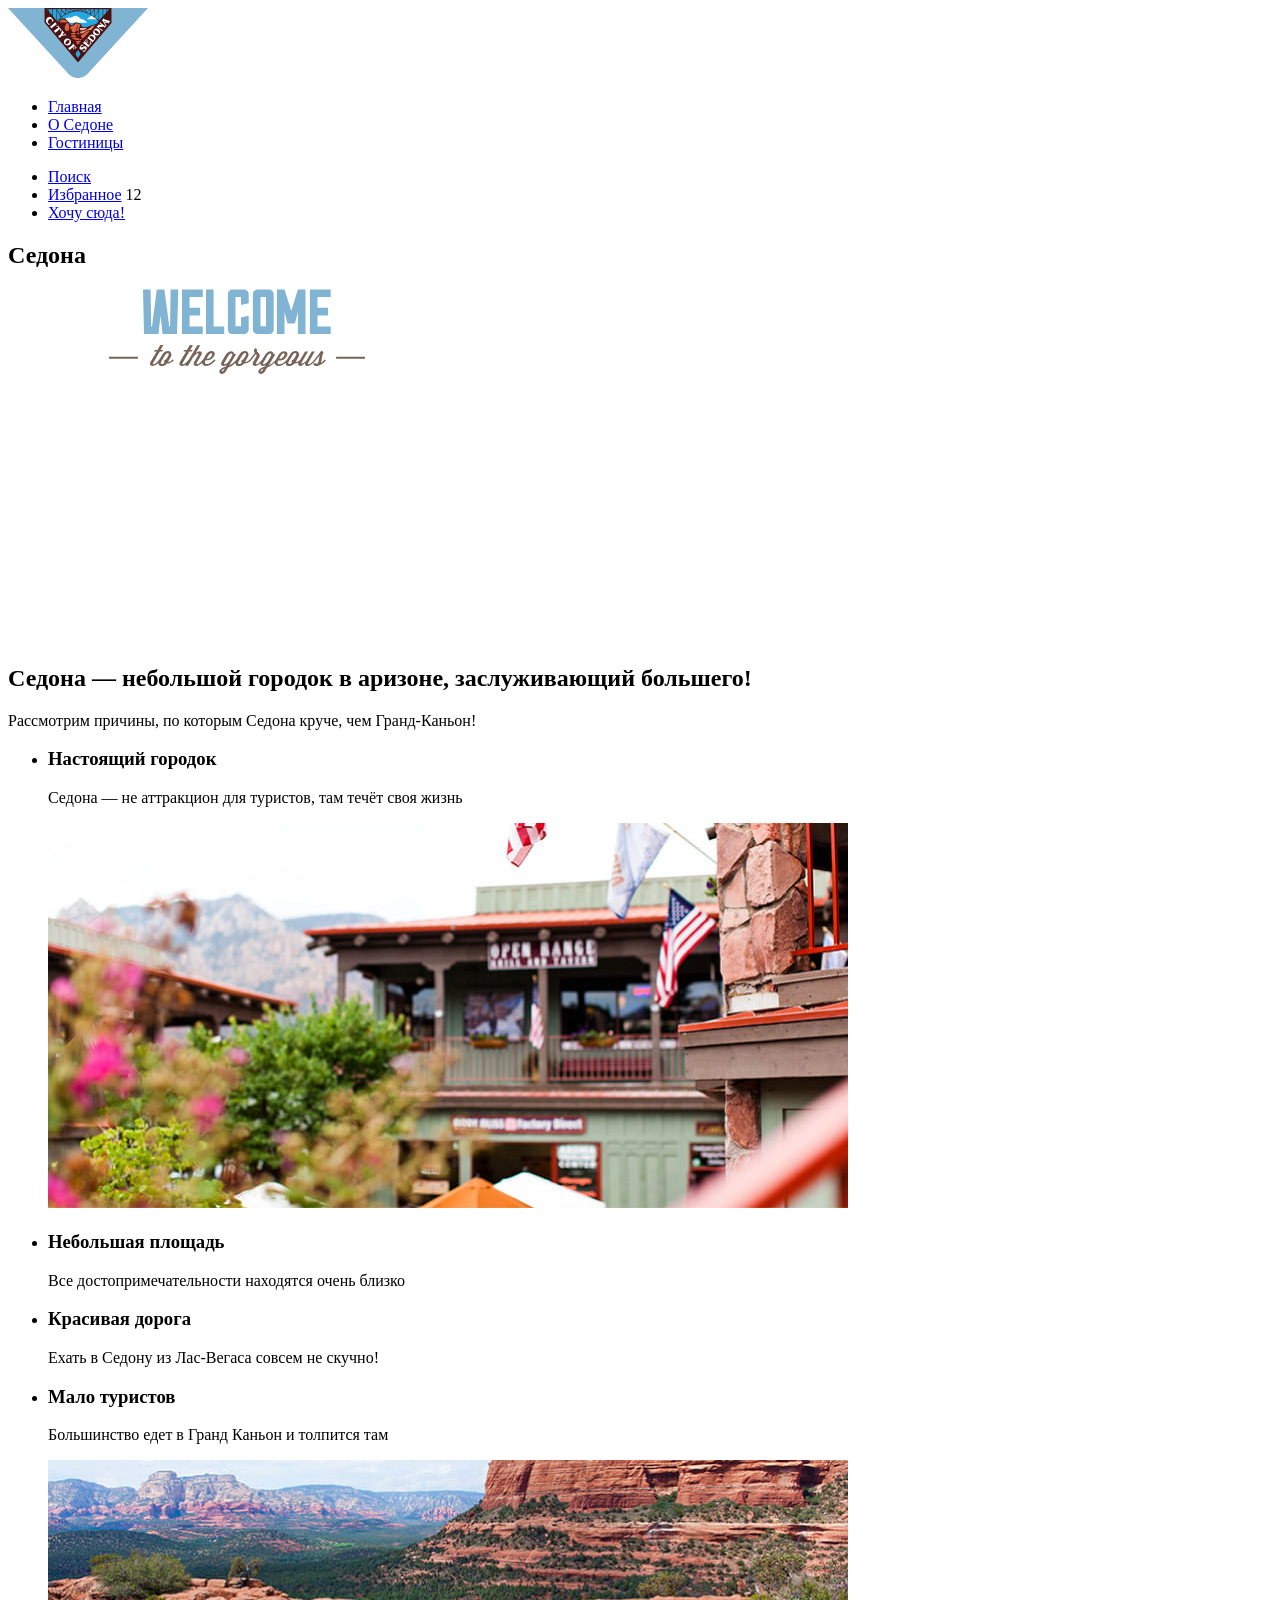
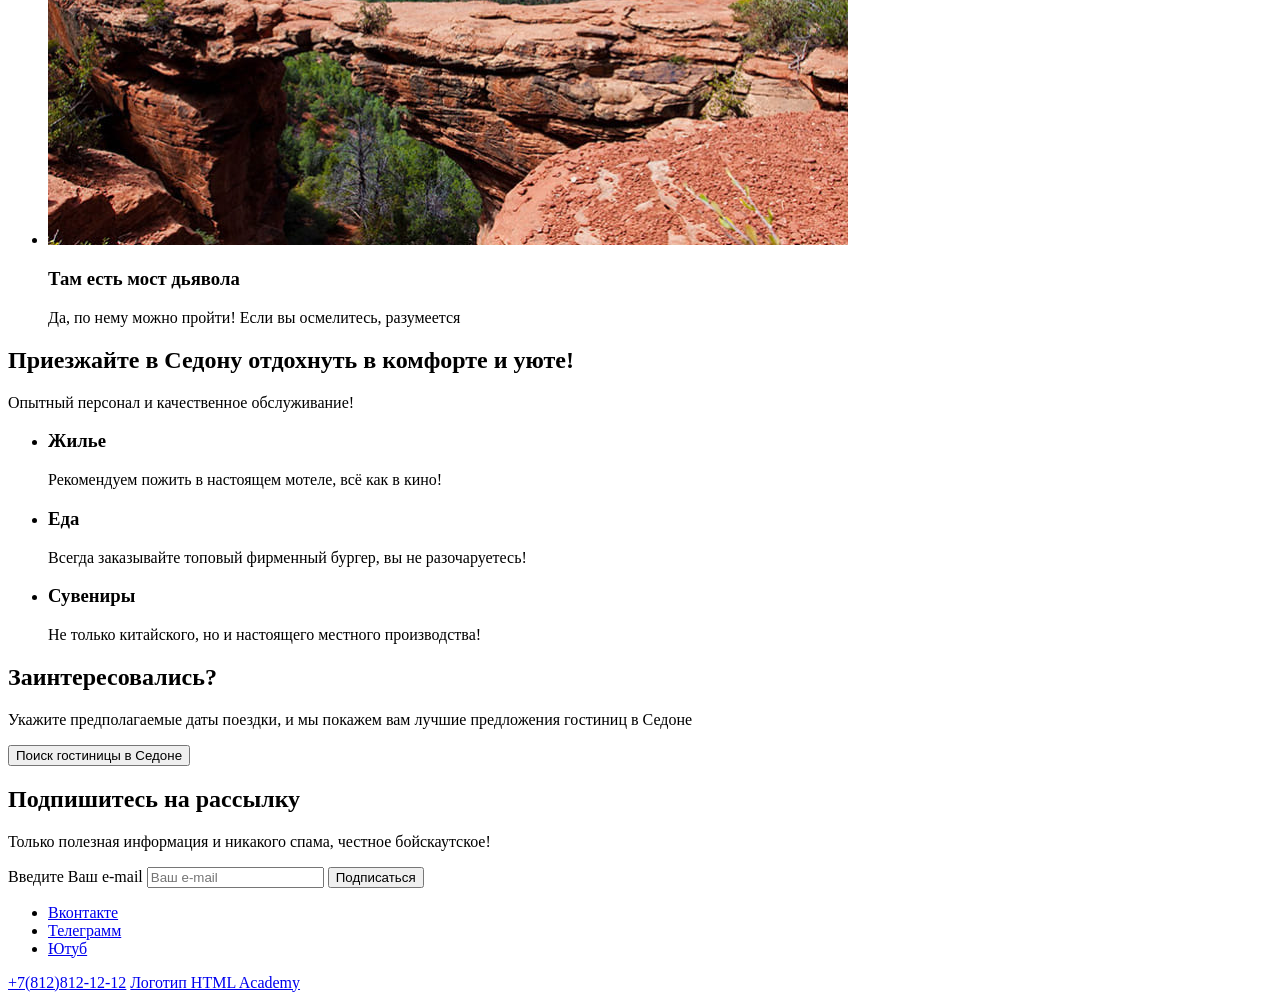
==== index.html @ 34db5333 "Подключает контентные изображения в разметке А также сохраняет все изображения из макета в папке ima" ====
<!DOCTYPE html>
<html lang="ru">

  <head>
    <meta charset="utf-8">
    <title>Седона - городок в Аризоне</title>

  </head>

  <body>
    <header class="main-header">
      <a href="index.html"><img src="images/logo.svg"  width="140" height="70" alt="Логотип Седона"></a>
      <nav class="navigation">
        <ul class="navigation-list">
          <li class="navigation-item"><a class="navigation-link" href="index.html">Главная</a></li>
          <li class="navigation-item"><a class="navigation-link" href="#">О Седоне</a></li>
          <li class="navigation-item"><a class="navigation-link" href="catalog.html">Гостиницы</a></li>
        </ul>
        <ul class="navigation-list navigation-user">
          <li class="navigation-item">
            <a class="navigation-link" href="#">
              <span class="visually-hidden">Поиск</span></a>
          </li>
          <li class="navigation-item">
            <a class="navigation-link" href="#">
              <span class="visually-hidden">Избранное</span></a>
            <span class="favourites">12</span>
          </li>
          <li class="navigation-item"><a class="navigation-link" href="#">Хочу сюда!</a>
          </li>
        </ul>
      </nav>
    </header>
    <main class="main-index">
      <section class="hero">
        <h1 class="visually-hidden">Седона</h1>
        <img src="images/welcome.svg" width="458" height="352" alt="Добро пожаловать в Седону">
      </section>

      <section class="reasons">
        <h2 class="reasons-title">Седона — небольшой городок в аризоне, заслуживающий большего!</h2>
        <p class="reason-text">Рассмотрим причины, по которым Седона круче, чем Гранд-Каньон!</p>
        <ul class="reasons-list">
          <li class="reasons-item">
            <h3 class="reasons-item-title">Настоящий городок</h3>
            <p class="reasons-item-text">Седона — не аттракцион для туристов, там течёт своя жизнь</p>
            <img class="reasons-item-img" src="images/photo-1.jpg" width="800" height="385" alt="Фото города">
          </li>
          <li class="reasons-item">
            <h3 class="reasons-item-title">Небольшая площадь</h3>
            <p class="reasons-item-text">Все достопримечательности находятся очень близко</p>
          </li>
          <li class="reasons-item">
            <h3 class="reasons-item-title">Красивая дорога</h3>
            <p class="reasons-item-text">Ехать в Седону из Лас-Вегаса совсем не скучно!</p>
          </li>
          <li class="reasons-item">
            <h3 class="reasons-item-title">Мало туристов</h3>
            <p class="reasons-item-text">Большинство едет в Гранд Каньон и толпится там</p>
          </li>
          <li class="reasons-item">
            <img class="reasons-item-img" src="images/photo-2.jpg"  width="800"  height="385" alt="Фото каньона">
            <h3 class="reasons-item-title">Там есть мост дьявола</h3>
            <p class="reasons-item-text">Да, по нему можно пройти! Если вы осмелитесь, разумеется</p>
          </li>
        </ul>
      </section>

      <section class="service">
        <h2 class="service-title">Приезжайте в Седону отдохнуть в комфорте и уюте!</h2>
        <p class="service-text">Опытный персонал и качественное обслуживание!</p>
        <ul class="service-list">
          <li class="service-item">
            <h3 class="service-item-title">Жилье</h3>
            <p class="service-item-text">Рекомендуем пожить в настоящем мотеле, всё как в кино!</p>
          </li>
          <li class="service-item">
            <h3 class="service-item-title">Еда</h3>
            <p class="service-item-text">Всегда заказывайте топовый фирменный бургер, вы не разочаруетесь!</p>
          </li>
          <li class="service-item">
            <h3 class="service-item-title">Сувениры</h3>
            <p class="service-item-text">Не только китайского, но и настоящего местного производства!</p>
          </li>
        </ul>
      </section>

      <section class="interested">
        <h2 class="interested-title">Заинтересовались?</h2>
        <p class="interested-text">Укажите предполагаемые даты поездки, и мы покажем вам лучшие предложения гостиниц в
          Седоне</p>
        <button class="button-search" type="button">Поиск гостиницы в Седоне</button>
      </section>

      <section class="subscribe">
        <h2 class="subscribe-title">Подпишитесь на рассылку</h2>
        <p class="subscribe-text">Только полезная информация и никакого спама, честное бойскаутское!</p>
        <form class="subscribe-form" action="https://echo.htmlacademy.ru/" method="post">
          <label for="email" class="visually-hidden">Введите Ваш e-mail</label>
          <input class="subscribe-input" type="email" name="email" id="email" placeholder="Ваш e-mail" required>
          <button class="subscribe-button" type="submit">Подписаться</button>
        </form>
      </section>

      <footer class="main-footer">
        <ul class="social-list">
          <li class="social-item">
            <a href="https://vk.com/htmlacademy">Вконтакте</a>
          </li>
          <li class="social-item">
            <a href="https://t.me/htmlacademy">Телеграмм</a>
          </li>
          <li class="social-item">
            <a href="https://www.youtube.com/user/htmlacademyru">Ютуб</a>
          </li>
        </ul>

        <a href="tel:+78128121212">+7(812)812-12-12</a>

        <a href="https://htmlacademy.ru/intensive/htmlcss">Логотип HTML Academy</a>

      </footer>
    </main>
  </body>

</html>
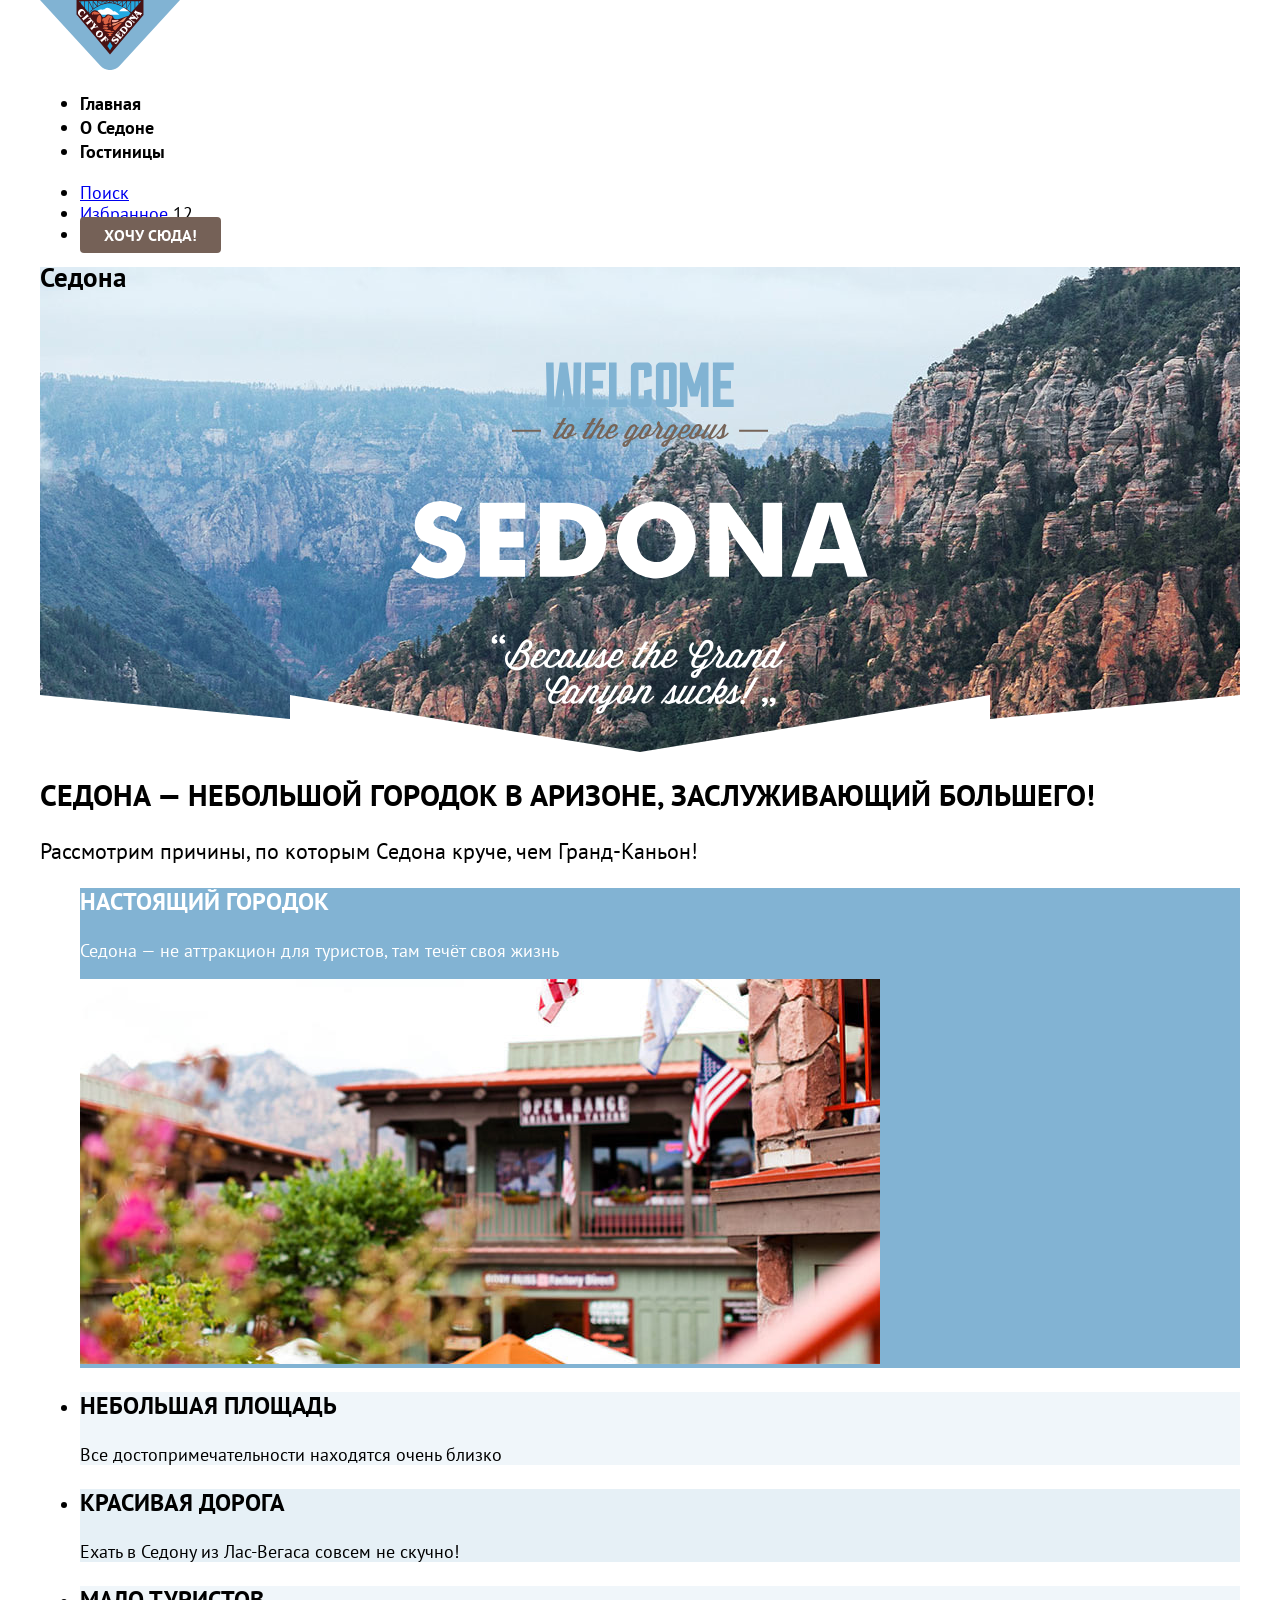
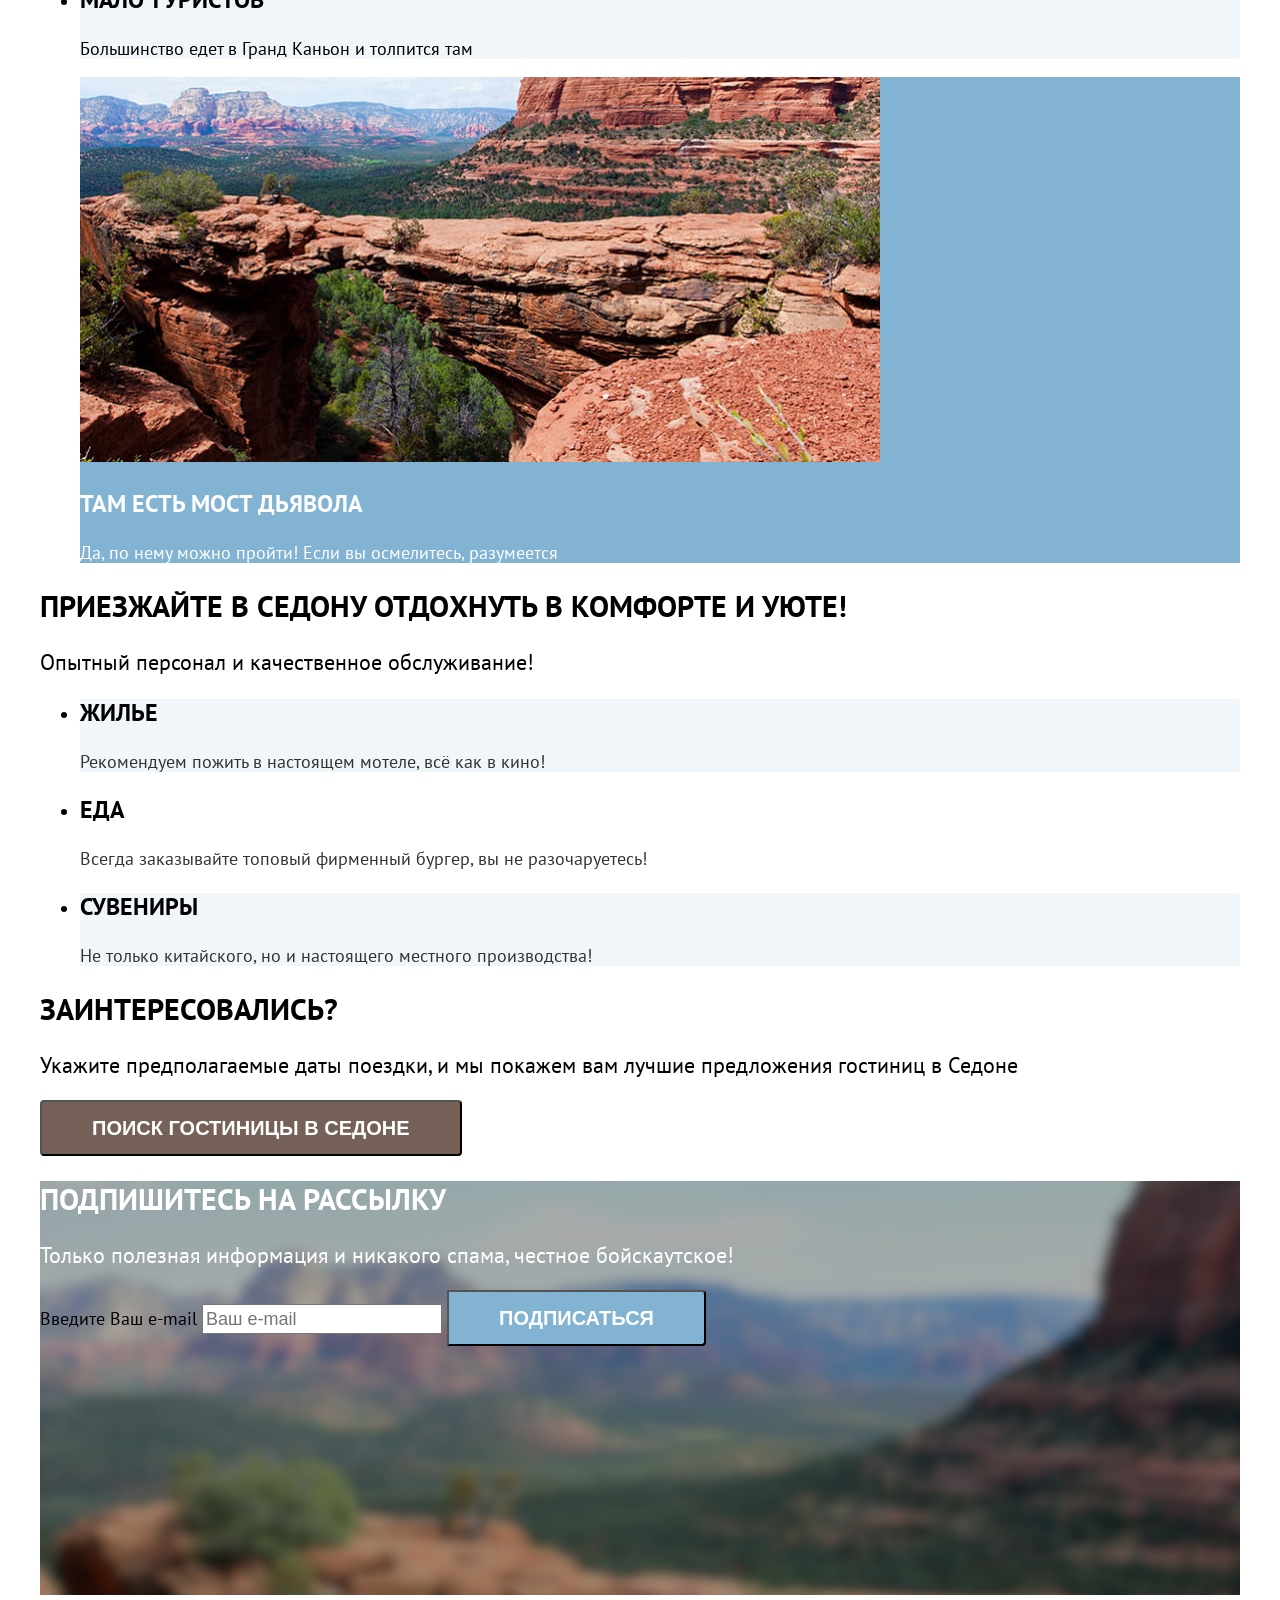
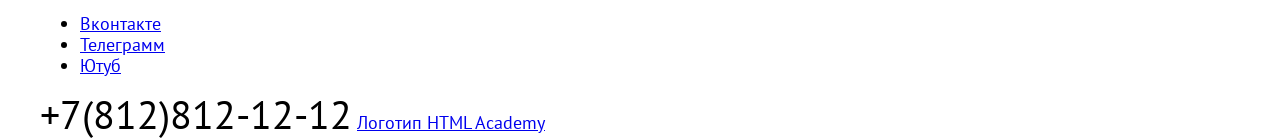
==== commit 3b730220: "Добавляет базовую стилизацию все страниц" ====
--- a/index.html
+++ b/index.html
@@ -4,62 +4,71 @@
   <head>
     <meta charset="utf-8">
     <title>Седона - городок в Аризоне</title>
-
+    <link rel="stylesheet" href="styles/styles.css">
   </head>
 
   <body>
     <header class="main-header">
-      <a href="index.html"><img src="images/logo.svg"  width="140" height="70" alt="Логотип Седона"></a>
+      <a href="index.html"><img src="images/logo.svg" width="140" height="70" alt="Логотип Седона"></a>
       <nav class="navigation">
         <ul class="navigation-list">
-          <li class="navigation-item"><a class="navigation-link" href="index.html">Главная</a></li>
-          <li class="navigation-item"><a class="navigation-link" href="#">О Седоне</a></li>
-          <li class="navigation-item"><a class="navigation-link" href="catalog.html">Гостиницы</a></li>
+          <li class="navigation-item">
+            <a class="navigation-link" href="index.html">Главная</a>
+          </li>
+          <li class="navigation-item">
+            <a class="navigation-link" href="#">О Седоне</a>
+          </li>
+          <li class="navigation-item">
+            <a class="navigation-link" href="catalog.html">Гостиницы</a>
+          </li>
         </ul>
-        <ul class="navigation-list navigation-user">
-          <li class="navigation-item">
-            <a class="navigation-link" href="#">
+        <ul class="navigation-user">
+          <li class="navigation-user-item">
+            <a class="navigation-user-search" href="#">
               <span class="visually-hidden">Поиск</span></a>
           </li>
-          <li class="navigation-item">
-            <a class="navigation-link" href="#">
+          <li class="navigation-user-item">
+            <a class="navigation-user-favourites" href="#">
               <span class="visually-hidden">Избранное</span></a>
             <span class="favourites">12</span>
           </li>
-          <li class="navigation-item"><a class="navigation-link" href="#">Хочу сюда!</a>
+          <li class="navigation-user-item">
+            <a class="navigation-user-btn" href="#">Хочу сюда!</a>
           </li>
         </ul>
       </nav>
     </header>
+
     <main class="main-index">
       <section class="hero">
         <h1 class="visually-hidden">Седона</h1>
-        <img src="images/welcome.svg" width="458" height="352" alt="Добро пожаловать в Седону">
+        <img src="images/welcome.svg" width="458" height="352"
+          alt="Welcome to the gorgeous Sedona, because the Grand Canyon sucks!">
       </section>
 
       <section class="reasons">
         <h2 class="reasons-title">Седона — небольшой городок в аризоне, заслуживающий большего!</h2>
         <p class="reason-text">Рассмотрим причины, по которым Седона круче, чем Гранд-Каньон!</p>
         <ul class="reasons-list">
-          <li class="reasons-item">
+          <li class="reasons-item reasons-item-first">
             <h3 class="reasons-item-title">Настоящий городок</h3>
             <p class="reasons-item-text">Седона — не аттракцион для туристов, там течёт своя жизнь</p>
             <img class="reasons-item-img" src="images/photo-1.jpg" width="800" height="385" alt="Фото города">
           </li>
-          <li class="reasons-item">
+          <li class="reasons-item reasons-item-second">
             <h3 class="reasons-item-title">Небольшая площадь</h3>
             <p class="reasons-item-text">Все достопримечательности находятся очень близко</p>
           </li>
-          <li class="reasons-item">
+          <li class="reasons-item reasons-item-third">
             <h3 class="reasons-item-title">Красивая дорога</h3>
             <p class="reasons-item-text">Ехать в Седону из Лас-Вегаса совсем не скучно!</p>
           </li>
-          <li class="reasons-item">
+          <li class="reasons-item reasons-item-fourth">
             <h3 class="reasons-item-title">Мало туристов</h3>
             <p class="reasons-item-text">Большинство едет в Гранд Каньон и толпится там</p>
           </li>
-          <li class="reasons-item">
-            <img class="reasons-item-img" src="images/photo-2.jpg"  width="800"  height="385" alt="Фото каньона">
+          <li class="reasons-item reasons-item-fifth">
+            <img class="reasons-item-img" src="images/photo-2.jpg" width="800" height="385" alt="Фото каньона">
             <h3 class="reasons-item-title">Там есть мост дьявола</h3>
             <p class="reasons-item-text">Да, по нему можно пройти! Если вы осмелитесь, разумеется</p>
           </li>
@@ -70,15 +79,15 @@
         <h2 class="service-title">Приезжайте в Седону отдохнуть в комфорте и уюте!</h2>
         <p class="service-text">Опытный персонал и качественное обслуживание!</p>
         <ul class="service-list">
-          <li class="service-item">
+          <li class="service-item service-item-first">
             <h3 class="service-item-title">Жилье</h3>
             <p class="service-item-text">Рекомендуем пожить в настоящем мотеле, всё как в кино!</p>
           </li>
-          <li class="service-item">
+          <li class="service-item service-item-second">
             <h3 class="service-item-title">Еда</h3>
             <p class="service-item-text">Всегда заказывайте топовый фирменный бургер, вы не разочаруетесь!</p>
           </li>
-          <li class="service-item">
+          <li class="service-item service-item-third">
             <h3 class="service-item-title">Сувениры</h3>
             <p class="service-item-text">Не только китайского, но и настоящего местного производства!</p>
           </li>
@@ -89,7 +98,7 @@
         <h2 class="interested-title">Заинтересовались?</h2>
         <p class="interested-text">Укажите предполагаемые даты поездки, и мы покажем вам лучшие предложения гостиниц в
           Седоне</p>
-        <button class="button-search" type="button">Поиск гостиницы в Седоне</button>
+        <button class="search-button" type="button">Поиск гостиницы в Седоне</button>
       </section>
 
       <section class="subscribe">
@@ -105,20 +114,22 @@
       <footer class="main-footer">
         <ul class="social-list">
           <li class="social-item">
-            <a href="https://vk.com/htmlacademy">Вконтакте</a>
+            <a href="https://vk.com/htmlacademy">
+              <span class="visually-hidden">Вконтакте</span></a>
           </li>
           <li class="social-item">
-            <a href="https://t.me/htmlacademy">Телеграмм</a>
+            <a href="https://t.me/htmlacademy">
+              <span class="visually-hidden">Телеграмм</span></a>
           </li>
           <li class="social-item">
-            <a href="https://www.youtube.com/user/htmlacademyru">Ютуб</a>
+            <a href="https://www.youtube.com/user/htmlacademyru">
+              <span class="visually-hidden">Ютуб</span></a>
           </li>
         </ul>
-
-        <a href="tel:+78128121212">+7(812)812-12-12</a>
-
-        <a href="https://htmlacademy.ru/intensive/htmlcss">Логотип HTML Academy</a>
-
+        <a class="phone" href="tel:+78128121212">+7(812)812-12-12</a>
+        <a href="https://htmlacademy.ru/intensive/htmlcss">
+          <span class="visually-hidden">Логотип HTML Academy</span>
+        </a>
       </footer>
     </main>
   </body>
--- a/styles/styles.css
+++ b/styles/styles.css
@@ -0,0 +1,320 @@
+@font-face {
+  font-family: "PT Sans";
+  font-weight: 400;
+  font-style: normal;
+  src: url(../fonts/ptsans-400.woff2) format(woff2);
+  font-display: swap;
+}
+
+@font-face {
+  font-family: "PT Sans";
+  font-weight: 700;
+  font-style: normal;
+  src: url(../fonts/ptsans-700.woff2) format(woff2);
+  font-display: swap;
+}
+
+body {
+  font-family: "PT Sans", sans-serif;
+  font-size: 18px;
+  line-height: 21px;
+  background-color: #ffffff;
+  color: #000000;
+  width: 1200px;
+  margin: 0 auto;
+}
+
+/* .visually-hidden {
+  display: none;
+} */
+
+
+
+.navigation-link {
+  font-style: 20px;
+  line-height: 24px;
+  font-weight: bold;
+  color: #000000;
+  text-decoration: none;
+  list-style-type: none;
+}
+
+.navigation-user-btn {
+  font-size: 16px;
+  line-height: 20px;
+  text-transform: uppercase;
+  text-decoration: none;
+  font-weight: bold;
+  width: 160px;
+  height: 36px;
+  padding: 8px 24px;
+  background-color: #756157;
+  color: #ffffff;
+  border-radius: 4px;
+}
+
+/* Главная */
+.hero {
+  height: 485px;
+  background-image: url(../images/divider.svg),
+    url(../images/index-background.jpg);
+  background-repeat: no-repeat, no-repeat;
+  background-position: bottom, center;
+  background-size: 100% auto, cover;
+  background-color: rgba(131, 179, 211, 0.20);
+}
+
+.hero img {
+  display: block;
+  margin: 0 auto;
+  padding: 51px 371px 80px 371px;
+}
+
+
+.reasons-title,
+.service-title,
+.interested-title,
+.subscribe-title,
+.search-result-hotels,
+.subscribe-catalog-title {
+  font-size: 30px;
+  line-height: 36px;
+  font-weight: bold;
+  text-transform: uppercase;
+}
+
+.reason-text,
+.service-text,
+.interested-text,
+.subscribe-text,
+.subscribe-catalog-text {
+  font-size: 22px;
+  line-height: 26px;
+}
+
+.reasons-item-title,
+.service-item-title {
+  font-size: 24px;
+  line-height: 28px;
+  font-weight: bold;
+  text-transform: uppercase;
+}
+
+.service-item-text {
+  color: #333333;
+}
+
+.reasons-item-first,
+.reasons-item-fifth {
+  background-color: #82B3D3;
+}
+
+.reasons-item-second,
+.reasons-item-fourth {
+  background-color: rgba(131, 179, 211, 0.12);
+}
+
+.reasons-item-third {
+  background-color: rgba(131, 179, 211, 0.2);
+}
+
+.reasons-item-first,
+.reasons-item-fifth {
+  color: #ffffff;
+}
+
+.service-item-first,
+.service-item-third {
+  background-color: rgba(131, 179, 211, 0.12);
+}
+
+.search-button,
+.subscribe-button {
+  font-size: 20px;
+  line-height: 36px;
+  font-weight: bold;
+  text-transform: uppercase;
+  color: #ffffff;
+}
+
+.search-button {
+  background-color: #756157;
+  padding: 8px 50px;
+  border-radius: 4px;
+  cursor: pointer;
+}
+
+.subscribe-button {
+  background-color: #82B3D3;
+  padding: 8px 50px;
+  border-radius: 0 4px 4px 0;
+  cursor: pointer;
+}
+
+.subscribe {
+  height: 414px;
+  background-image: url(../images/subscriber-background.jpg);
+  background-repeat: no-repeat;
+  background-size: 100% auto;
+  background-color: rgba(131, 179, 211, 1);
+}
+
+.subscribe-title,
+.subscribe-text {
+  color: #ffffff;
+}
+
+.subscribe-input {
+  font-size: 18px;
+  line-height: 24px;
+}
+
+.phone {
+  font-size: 40px;
+  line-height: 40px;
+  color: #000000;
+  text-decoration: none;
+}
+
+
+/* Каталог */
+.catalog-filter {
+  background-image: url(../images/catalog-background.jpg);
+  background-repeat: no-repeat;
+  background-size: cover;
+  background-color: rgba(131, 179, 211, 1);
+  color: #ffffff;
+}
+
+.catalog-filter-title {
+  font-size: 60px;
+  line-height: 78px;
+  font-weight: bold;
+}
+
+.catalog-filter-nav-item-hotels {
+  font-size: 16px;
+  line-height: 21px;
+}
+
+.infrastructure-title,
+.type-of-housing-title,
+.cost-title {
+  font-size: 20px;
+  line-height: 24px;
+  font-weight: bold;
+}
+
+.infrastructure-item,
+.type-of-housing-item {
+  line-height: 23px;
+}
+
+.card-content input {
+  font-size: 18px;
+  line-height: 24px;
+  font-weight: bold;
+}
+
+.hotels-filter-btn,
+.hotels-filter-btn-reset,
+.catalog-item-link,
+.catalog-item-btn {
+  font-size: 16px;
+  line-height: 20px;
+  font-weight: bold;
+  text-transform: uppercase;
+  color: #ffffff;
+}
+
+.hotels-filter-btn {
+  padding: 8px 50px;
+  background-color: #82B3D3;
+  border-radius: 4px;
+  cursor: pointer;
+}
+
+.hotels-filter-btn-reset {
+  border: none;
+  background: none;
+  cursor: pointer;
+}
+
+.search-result select {
+  width: 292px;
+  height: 49px;
+  font-family: inherit;
+  font-size: 18px;
+  line-height: 21px;
+  color: #333333;
+  padding: 14px 13px 14px 20px;
+  border: 1px solid #e5e5e5;
+  border-radius: 4px;
+}
+
+.catalog-item-link {
+  padding: 8px 26px;
+  background-color: #756157;
+  border-radius: 4px;
+}
+
+.catalog-item-btn {
+  padding: 8px 20px;
+  background-color: #82B3D3;
+  border: none;
+  border-radius: 4px;
+  cursor: pointer;
+}
+
+.catalog-item-title {
+  font-size: 24px;
+  line-height: 28px;
+  font-weight: bold;
+  color: #000000;
+}
+
+.catalog-item a {
+  text-decoration: none;
+}
+
+.catalog-item-type,
+.catalog-item-price,
+.catalog-item-rating,
+.subscribe-catalog-text {
+  color: #333333;
+}
+
+.catalog-item-rating {
+  font-size: 16px;
+  line-height: 20px;
+  text-transform: uppercase;
+  background-color: #f2f2f2;
+  border-radius: 4px;
+  padding: 9px 22px 8px 23px;
+}
+
+
+.pagination-item {
+  display: inline-block;
+  font-size: 20px;
+  line-height: 36px;
+  font-weight: bold;
+}
+
+.pagination a {
+  display: inline-block;
+  width: 60px;
+  height: 60px;
+  border-radius: 4px;
+  margin: 0 4px;
+  text-decoration: none;
+  color: #ffffff;
+  background-color: #82B3D3;
+  text-align: center;
+  line-height: 60px;
+}
+
+.pagination-item-active a {
+  color: #000000;
+  background-color: #f2f2f2;
+}
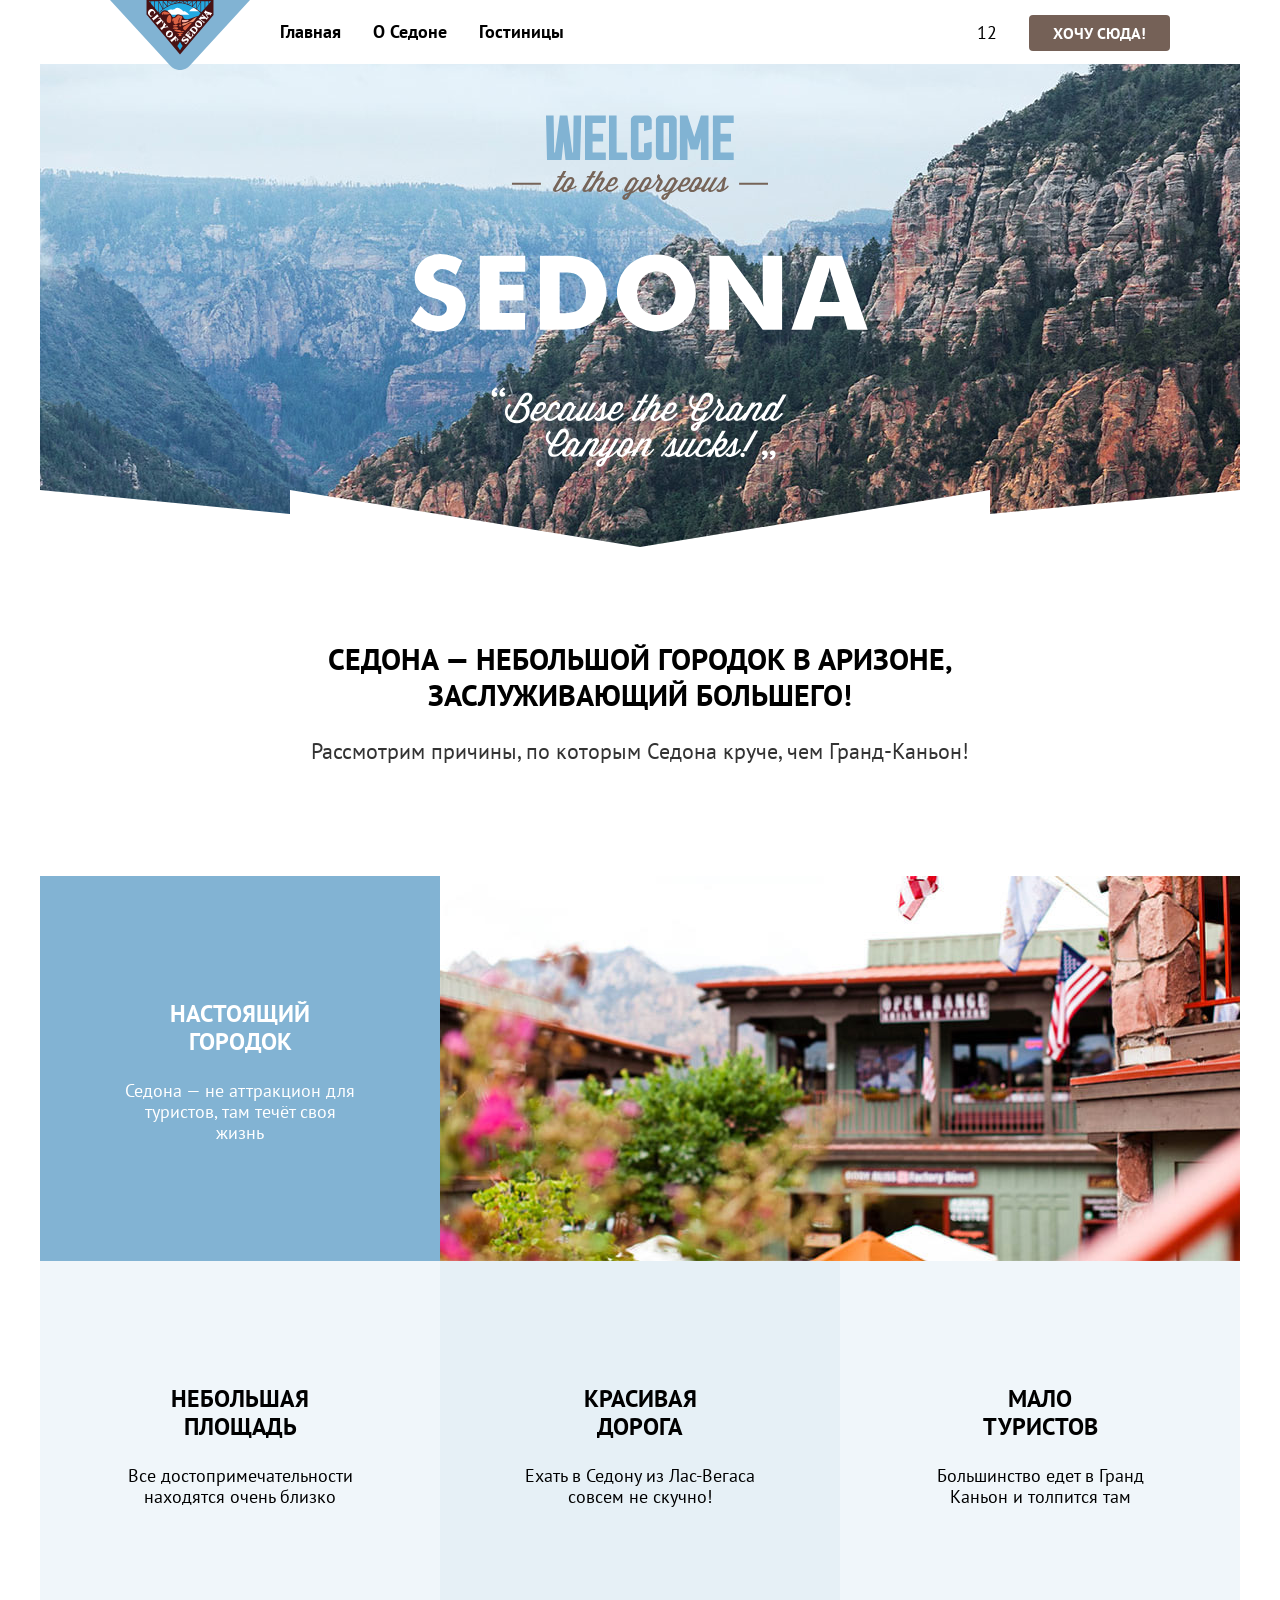
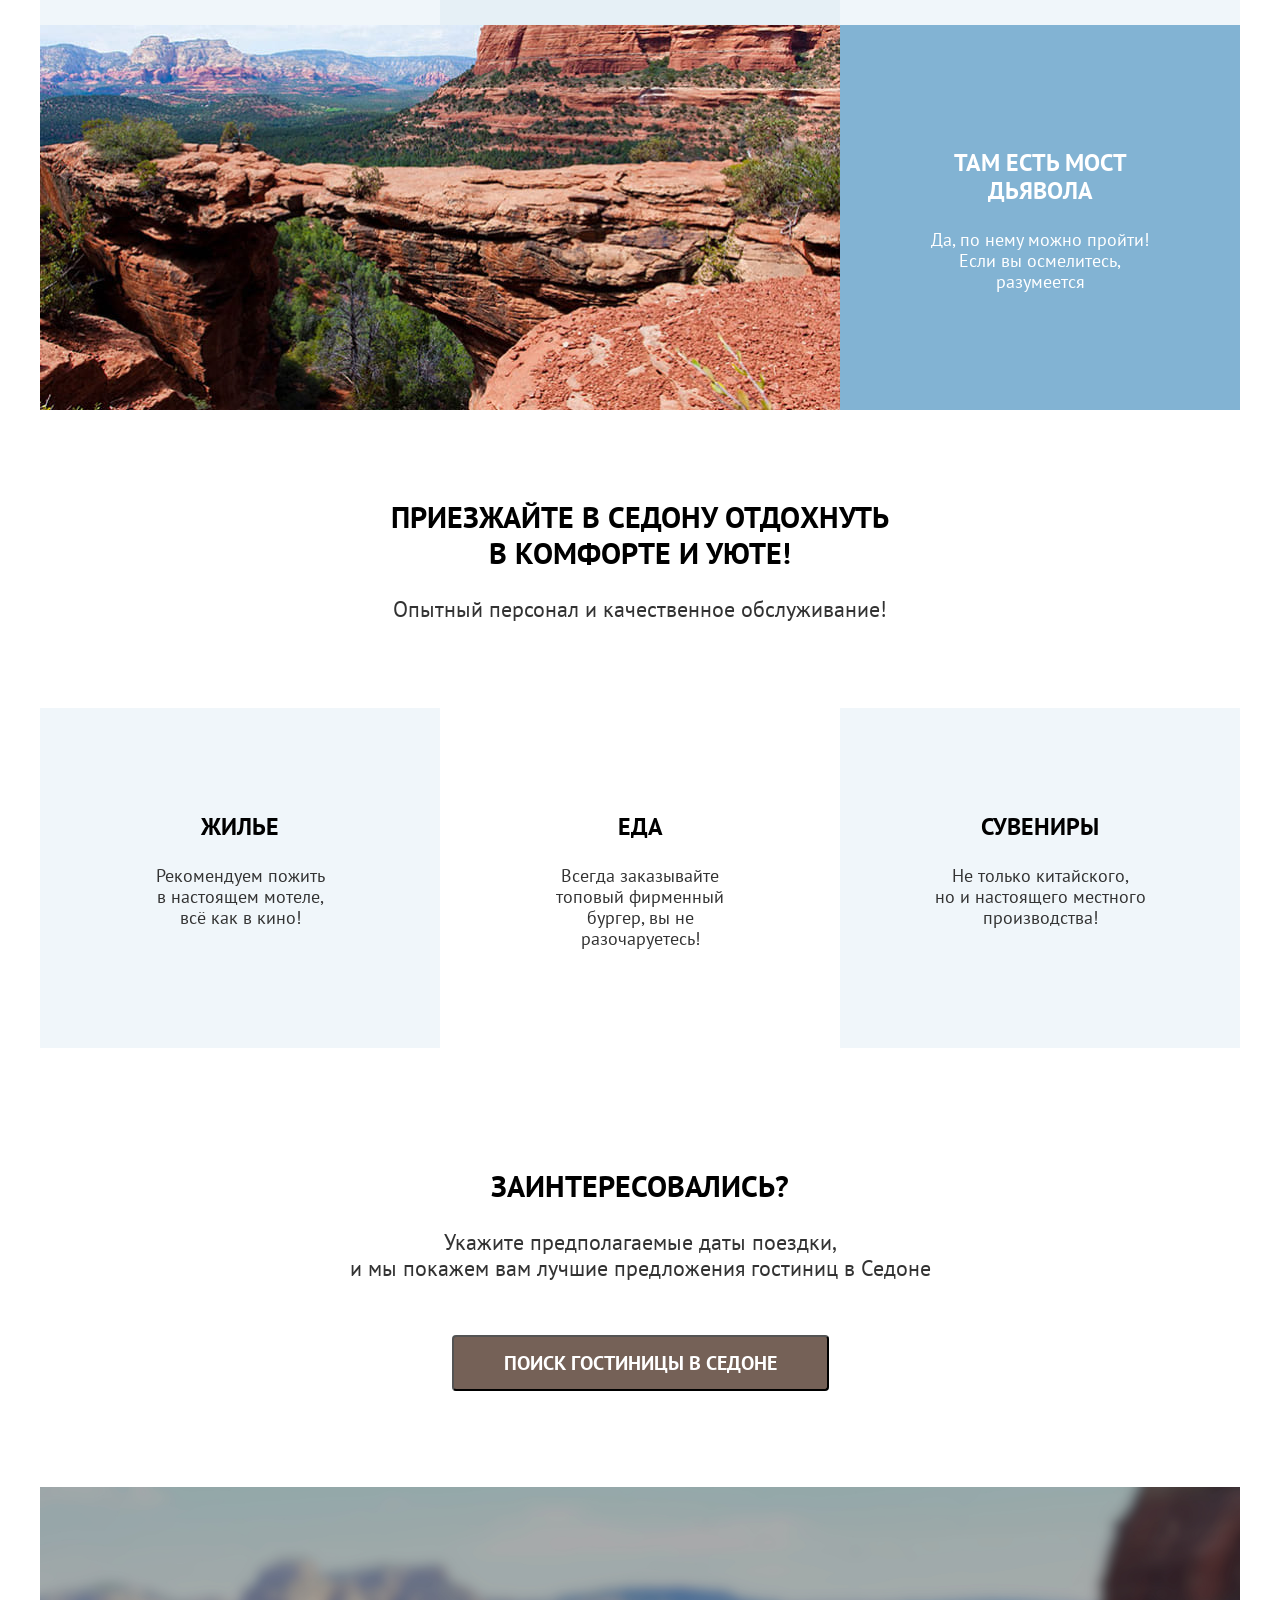
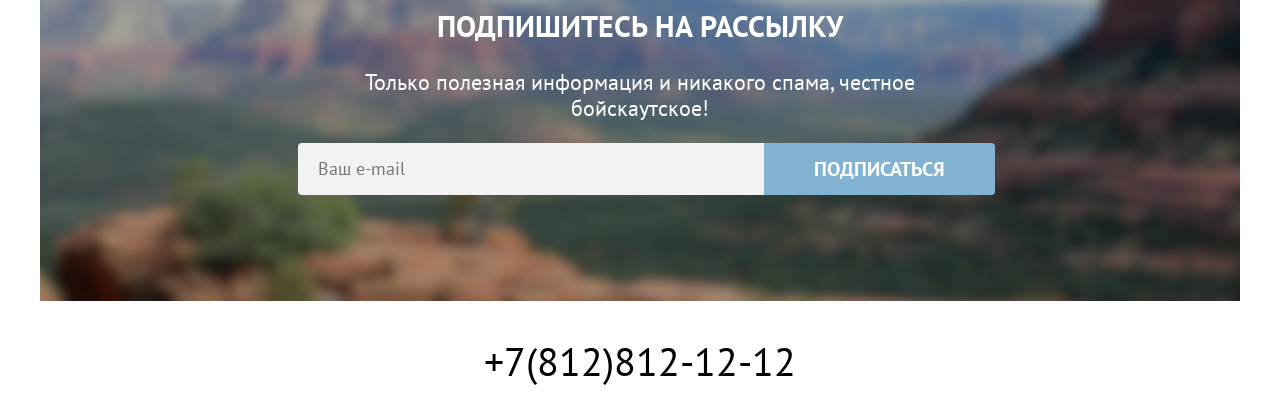
==== commit bc9c2451: "Добавляет сетки для всех страниц" ====
--- a/index.html
+++ b/index.html
@@ -9,7 +9,11 @@
 
   <body>
     <header class="main-header">
-      <a href="index.html"><img src="images/logo.svg" width="140" height="70" alt="Логотип Седона"></a>
+      <div class="logo-wrapper">
+        <a href="index.html">
+          <img src="images/logo.svg" width="140" height="70" alt="Логотип Седона">
+        </a>
+      </div>
       <nav class="navigation">
         <ul class="navigation-list">
           <li class="navigation-item">
@@ -22,6 +26,8 @@
             <a class="navigation-link" href="catalog.html">Гостиницы</a>
           </li>
         </ul>
+      </nav>
+      <div class="right-menu">
         <ul class="navigation-user">
           <li class="navigation-user-item">
             <a class="navigation-user-search" href="#">
@@ -36,10 +42,10 @@
             <a class="navigation-user-btn" href="#">Хочу сюда!</a>
           </li>
         </ul>
-      </nav>
+      </div>
     </header>
 
-    <main class="main-index">
+    <main class="main-container main-index">
       <section class="hero">
         <h1 class="visually-hidden">Седона</h1>
         <img src="images/welcome.svg" width="458" height="352"
@@ -47,91 +53,110 @@
       </section>
 
       <section class="reasons">
-        <h2 class="reasons-title">Седона — небольшой городок в аризоне, заслуживающий большего!</h2>
-        <p class="reason-text">Рассмотрим причины, по которым Седона круче, чем Гранд-Каньон!</p>
+        <div class="reasons-section-description">
+          <h2 class="reasons-title">Седона — небольшой городок в аризоне, заслуживающий большего!</h2>
+          <p class="reason-text">Рассмотрим причины, по которым Седона круче, чем Гранд-Каньон!</p>
+        </div>
         <ul class="reasons-list">
-          <li class="reasons-item reasons-item-first">
-            <h3 class="reasons-item-title">Настоящий городок</h3>
-            <p class="reasons-item-text">Седона — не аттракцион для туристов, там течёт своя жизнь</p>
+          <li class="reasons-item">
+            <div class="reasons-item-title-wrapper">
+              <h3 class="reasons-item-title">Настоящий<br>городок</h3>
+              <p class="reasons-item-text">Седона — не аттракцион для туристов, там течёт своя жизнь</p>
+            </div>
             <img class="reasons-item-img" src="images/photo-1.jpg" width="800" height="385" alt="Фото города">
           </li>
-          <li class="reasons-item reasons-item-second">
-            <h3 class="reasons-item-title">Небольшая площадь</h3>
-            <p class="reasons-item-text">Все достопримечательности находятся очень близко</p>
+          <li class="reasons-item">
+            <div class="reasons-item-title-wrapper">
+              <h3 class="reasons-item-title">Небольшая<br>площадь</h3>
+              <p class="reasons-item-text">Все достопримечательности находятся очень близко</p>
+            </div>
           </li>
-          <li class="reasons-item reasons-item-third">
-            <h3 class="reasons-item-title">Красивая дорога</h3>
-            <p class="reasons-item-text">Ехать в Седону из Лас-Вегаса совсем не скучно!</p>
+          <li class="reasons-item">
+            <div class="reasons-item-title-wrapper">
+              <h3 class="reasons-item-title">Красивая<br>дорога</h3>
+              <p class="reasons-item-text">Ехать в Седону из Лас-Вегаса совсем не скучно!</p>
+            </div>
           </li>
-          <li class="reasons-item reasons-item-fourth">
-            <h3 class="reasons-item-title">Мало туристов</h3>
-            <p class="reasons-item-text">Большинство едет в Гранд Каньон и толпится там</p>
+          <li class="reasons-item">
+            <div class="reasons-item-title-wrapper">
+              <h3 class="reasons-item-title">Мало<br>туристов</h3>
+              <p class="reasons-item-text">Большинство едет в Гранд Каньон и толпится там</p>
+            </div>
           </li>
-          <li class="reasons-item reasons-item-fifth">
+          <li class="reasons-item">
             <img class="reasons-item-img" src="images/photo-2.jpg" width="800" height="385" alt="Фото каньона">
-            <h3 class="reasons-item-title">Там есть мост дьявола</h3>
-            <p class="reasons-item-text">Да, по нему можно пройти! Если вы осмелитесь, разумеется</p>
+            <div class="reasons-item-title-wrapper">
+              <h3 class="reasons-item-title">Там есть мост дьявола</h3>
+              <p class="reasons-item-text">Да, по нему можно пройти! Если вы осмелитесь, разумеется</p>
+            </div>
           </li>
         </ul>
       </section>
 
       <section class="service">
-        <h2 class="service-title">Приезжайте в Седону отдохнуть в комфорте и уюте!</h2>
-        <p class="service-text">Опытный персонал и качественное обслуживание!</p>
+        <div class="service-section-description">
+          <h2 class="service-title">Приезжайте в Седону отдохнуть <br> в комфорте и уюте!</h2>
+          <p class="service-text">Опытный персонал и качественное обслуживание!</p>
+        </div>
         <ul class="service-list">
-          <li class="service-item service-item-first">
+          <li class="service-item service-item-bg">
             <h3 class="service-item-title">Жилье</h3>
-            <p class="service-item-text">Рекомендуем пожить в настоящем мотеле, всё как в кино!</p>
+            <p class="service-item-text">Рекомендуем пожить<br> в настоящем мотеле,<br> всё как в кино!</p>
           </li>
-          <li class="service-item service-item-second">
+          <li class="service-item">
             <h3 class="service-item-title">Еда</h3>
-            <p class="service-item-text">Всегда заказывайте топовый фирменный бургер, вы не разочаруетесь!</p>
+            <p class="service-item-text">Всегда заказывайте<br> топовый фирменный бургер, вы не разочаруетесь!</p>
           </li>
-          <li class="service-item service-item-third">
+          <li class="service-item service-item-bg">
             <h3 class="service-item-title">Сувениры</h3>
-            <p class="service-item-text">Не только китайского, но и настоящего местного производства!</p>
+            <p class="service-item-text">Не только китайского,<br>но и настоящего местного производства!</p>
           </li>
         </ul>
       </section>
 
       <section class="interested">
-        <h2 class="interested-title">Заинтересовались?</h2>
-        <p class="interested-text">Укажите предполагаемые даты поездки, и мы покажем вам лучшие предложения гостиниц в
-          Седоне</p>
-        <button class="search-button" type="button">Поиск гостиницы в Седоне</button>
+        <div class="interested-section-description">
+          <h2 class="interested-title">Заинтересовались?</h2>
+          <p class="interested-text">Укажите предполагаемые даты поездки, <br> и мы покажем вам лучшие предложения
+            гостиниц в
+            Седоне</p>
+          <button class="search-button" type="button">Поиск гостиницы в Седоне</button>
+        </div>
       </section>
 
       <section class="subscribe">
-        <h2 class="subscribe-title">Подпишитесь на рассылку</h2>
-        <p class="subscribe-text">Только полезная информация и никакого спама, честное бойскаутское!</p>
-        <form class="subscribe-form" action="https://echo.htmlacademy.ru/" method="post">
-          <label for="email" class="visually-hidden">Введите Ваш e-mail</label>
-          <input class="subscribe-input" type="email" name="email" id="email" placeholder="Ваш e-mail" required>
-          <button class="subscribe-button" type="submit">Подписаться</button>
-        </form>
+        <div class="subscribe-section-description">
+          <h2 class="subscribe-title">Подпишитесь на рассылку</h2>
+          <p class="subscribe-text">Только полезная информация и никакого спама, честное бойскаутское!</p>
+          <form class="subscribe-form" action="https://echo.htmlacademy.ru/" method="post">
+            <label for="email" class="visually-hidden">Введите Ваш e-mail</label>
+            <input class="subscribe-input" type="email" name="email" id="email" placeholder="Ваш e-mail" required>
+            <button class="subscribe-button" type="submit">Подписаться</button>
+          </form>
+        </div>
       </section>
+    </main>
+    <footer class="main-footer">
+      <ul class="social-list">
+        <li class="social-item">
+          <a href="https://vk.com/htmlacademy">
+            <span class="visually-hidden">Вконтакте</span></a>
+        </li>
+        <li class="social-item">
+          <a href="https://t.me/htmlacademy">
+            <span class="visually-hidden">Телеграмм</span></a>
+        </li>
+        <li class="social-item">
+          <a href="https://www.youtube.com/user/htmlacademyru">
+            <span class="visually-hidden">Ютуб</span></a>
+        </li>
+      </ul>
+      <a class="phone" href="tel:+78128121212">+7(812)812-12-12</a>
+      <a class="logo-htmlacademy" href="https://htmlacademy.ru/intensive/htmlcss">
+        <span class="visually-hidden">Логотип HTML Academy</span>
+      </a>
+    </footer>
 
-      <footer class="main-footer">
-        <ul class="social-list">
-          <li class="social-item">
-            <a href="https://vk.com/htmlacademy">
-              <span class="visually-hidden">Вконтакте</span></a>
-          </li>
-          <li class="social-item">
-            <a href="https://t.me/htmlacademy">
-              <span class="visually-hidden">Телеграмм</span></a>
-          </li>
-          <li class="social-item">
-            <a href="https://www.youtube.com/user/htmlacademyru">
-              <span class="visually-hidden">Ютуб</span></a>
-          </li>
-        </ul>
-        <a class="phone" href="tel:+78128121212">+7(812)812-12-12</a>
-        <a href="https://htmlacademy.ru/intensive/htmlcss">
-          <span class="visually-hidden">Логотип HTML Academy</span>
-        </a>
-      </footer>
-    </main>
   </body>
 
 </html>
--- a/styles/styles.css
+++ b/styles/styles.css
@@ -2,7 +2,7 @@
   font-family: "PT Sans";
   font-weight: 400;
   font-style: normal;
-  src: url(../fonts/ptsans-400.woff2) format(woff2);
+  src: url("../fonts/ptsans-400.woff2") format(woff2);
   font-display: swap;
 }
 
@@ -10,30 +10,70 @@
   font-family: "PT Sans";
   font-weight: 700;
   font-style: normal;
-  src: url(../fonts/ptsans-700.woff2) format(woff2);
+  src: url("../fonts/ptsans-700.woff2") format(woff2);
   font-display: swap;
 }
 
+html {
+  height: 100%;
+}
+
 body {
+  display: flex;
+  flex-direction: column;
+  min-height: 100%;
   font-family: "PT Sans", sans-serif;
   font-size: 18px;
   line-height: 21px;
   background-color: #ffffff;
   color: #000000;
-  width: 1200px;
+  margin: 0;
+}
+
+.main-container {
+  flex-grow: 1;
+  max-width: 1200px;
   margin: 0 auto;
 }
 
-/* .visually-hidden {
+/* скрытие невидимого контента(временно отключено) */
+.visually-hidden {
   display: none;
-} */
-
-
+}
+
+.main-header {
+  display: flex;
+  justify-content: space-between;
+  align-items: center;
+  width: 1060px;
+  height: 64px;
+  margin: 0 auto;
+}
+
+.navigation {
+  min-width: 450px;
+  margin-right: auto;
+  margin-left: 30px;
+}
+
+.navigation-list {
+  list-style: none;
+  padding: 0;
+  display: flex;
+  gap: 32px;
+}
+
+.navigation-user {
+  list-style: none;
+  padding: 0;
+  display: flex;
+  gap: 32px;
+}
 
 .navigation-link {
   font-style: 20px;
   line-height: 24px;
-  font-weight: bold;
+  font-weight: 700;
   color: #000000;
   text-decoration: none;
   list-style-type: none;
@@ -44,20 +84,35 @@
   line-height: 20px;
   text-transform: uppercase;
   text-decoration: none;
-  font-weight: bold;
-  width: 160px;
-  height: 36px;
+  font-weight: 700;
+  min-width: 160px;
+  min-height: 36px;
   padding: 8px 24px;
   background-color: #756157;
   color: #ffffff;
   border-radius: 4px;
 }
 
+.logo-wrapper {
+  position: relative;
+  /* margin-left: 70px; */
+  align-self: flex-start;
+  max-width: 140px;
+}
+
+.right-menu {
+  list-style: none;
+  padding: 0;
+  display: flex;
+  justify-content: end;
+  gap: 32px;
+  width: 268px;
+}
+
 /* Главная */
 .hero {
-  height: 485px;
-  background-image: url(../images/divider.svg),
-    url(../images/index-background.jpg);
+  background-image: url("../images/divider.svg"),
+    url("../images/index-background.jpg");
   background-repeat: no-repeat, no-repeat;
   background-position: bottom, center;
   background-size: 100% auto, cover;
@@ -70,6 +125,50 @@
   padding: 51px 371px 80px 371px;
 }
 
+.reasons-section-description {
+  text-align: center;
+  padding: 69px 270px;
+  margin-bottom: 21px;
+}
+
+.service-section-description {
+  text-align: center;
+  padding: 64px 270px;
+}
+
+.interested-section-description {
+  text-align: center;
+  padding: 96px 304px;
+}
+
+.subscribe-section-description {
+  text-align: center;
+  padding: 96px 258px 104px;
+}
+
+.reasons-list,
+.service-list {
+  display: flex;
+  flex-wrap: wrap;
+  margin: 0;
+  padding: 0;
+  list-style-type: none;
+}
+
+.reasons-item-title-wrapper {
+  max-width: 400px;
+  padding: 100px 85px;
+}
+
+.reasons-item,
+.service-item {
+  text-align: center;
+  flex: 1;
+}
+
+.service-item {
+  padding: 81px 85px;
+}
 
 .reasons-title,
 .service-title,
@@ -79,7 +178,7 @@
 .subscribe-catalog-title {
   font-size: 30px;
   line-height: 36px;
-  font-weight: bold;
+  font-weight: 700;
   text-transform: uppercase;
 }
 
@@ -88,6 +187,7 @@
 .interested-text,
 .subscribe-text,
 .subscribe-catalog-text {
+  color: #333333;
   font-size: 22px;
   line-height: 26px;
 }
@@ -96,7 +196,7 @@
 .service-item-title {
   font-size: 24px;
   line-height: 28px;
-  font-weight: bold;
+  font-weight: 700;
   text-transform: uppercase;
 }
 
@@ -104,35 +204,35 @@
   color: #333333;
 }
 
-.reasons-item-first,
-.reasons-item-fifth {
+.reasons-item:first-child,
+.reasons-item:last-child {
+  display: flex;
   background-color: #82B3D3;
-}
-
-.reasons-item-second,
-.reasons-item-fourth {
+  color: #ffffff;
+}
+
+.reasons-item:nth-child(even) {
   background-color: rgba(131, 179, 211, 0.12);
 }
 
-.reasons-item-third {
+.reasons-item:nth-child(3n) {
   background-color: rgba(131, 179, 211, 0.2);
 }
 
-.reasons-item-first,
-.reasons-item-fifth {
-  color: #ffffff;
-}
-
-.service-item-first,
-.service-item-third {
+.service-item-bg {
   background-color: rgba(131, 179, 211, 0.12);
+}
+
+.interested-text {
+  margin-bottom: 54px;
 }
 
 .search-button,
 .subscribe-button {
+  font-family: inherit;
   font-size: 20px;
   line-height: 36px;
-  font-weight: bold;
+  font-weight: 700;
   text-transform: uppercase;
   color: #ffffff;
 }
@@ -149,14 +249,31 @@
   padding: 8px 50px;
   border-radius: 0 4px 4px 0;
   cursor: pointer;
+  margin: 0;
+  border: none;
 }
 
 .subscribe {
   height: 414px;
-  background-image: url(../images/subscriber-background.jpg);
+  background-image: url("../images/subscriber-background.jpg");
   background-repeat: no-repeat;
   background-size: 100% auto;
-  background-color: rgba(131, 179, 211, 1);
+  background-color: #83b3d3;
+}
+
+.subscribe-form {
+  display: flex;
+}
+
+.subscribe-input {
+  font-family: inherit;
+  font-size: 18px;
+  line-height: 24px;
+  padding: 14px 230px 14px 20px;
+  border-radius: 4px 0 0 4px;
+  margin: 0;
+  border: none;
+  background-color: #f2f2f2;
 }
 
 .subscribe-title,
@@ -164,9 +281,20 @@
   color: #ffffff;
 }
 
-.subscribe-input {
-  font-size: 18px;
-  line-height: 24px;
+.main-footer {
+  display: flex;
+  justify-content: space-between;
+  align-items: center;
+  width: 1200px;
+  margin: 0 auto;
+  padding: 40px 0 30px;
+}
+
+.social-list {
+  display: flex;
+  list-style: none;
+  padding: 0;
+  margin-left: 70px;
 }
 
 .phone {
@@ -176,25 +304,74 @@
   text-decoration: none;
 }
 
+.logo-htmlacademy {
+  margin-right: 70px;
+}
 
 /* Каталог */
 .catalog-filter {
-  background-image: url(../images/catalog-background.jpg);
+  background-image: url("../images/catalog-background.jpg");
   background-repeat: no-repeat;
   background-size: cover;
-  background-color: rgba(131, 179, 211, 1);
+  background-color: #83b3d3;
   color: #ffffff;
+  padding: 35px 70px 70px;
+}
+
+.catalog-filter-nav {
+  display: flex;
+  list-style-type: none;
+  margin: 0;
+  margin-bottom: 40px;
 }
 
 .catalog-filter-title {
   font-size: 60px;
   line-height: 78px;
-  font-weight: bold;
+  font-weight: 700;
+  margin: 0;
+  margin-bottom: 8px;
 }
 
 .catalog-filter-nav-item-hotels {
   font-size: 16px;
   line-height: 21px;
+}
+
+.hotels-filter {
+  display: flex;
+}
+
+.infrastructure {
+  border: none;
+  padding: 0;
+  margin: 0 70px 0 0;
+  min-width: 150px;
+}
+
+.infrastructure-list {
+  padding: 0;
+  margin: 0;
+}
+
+.type-of-housing {
+  border: none;
+  padding: 0;
+  margin: 0 140px 0 0;
+  min-width: 150px;
+}
+
+.type-of-housing-list {
+  padding: 0;
+  margin: 0;
+}
+
+.cost {
+  border: none;
+  margin: 0;
+  padding: 0;
+  max-width: 288px;
+  margin-right: 50px;
 }
 
 .infrastructure-title,
@@ -202,18 +379,41 @@
 .cost-title {
   font-size: 20px;
   line-height: 24px;
-  font-weight: bold;
+  font-weight: 700;
+  margin-bottom: 32px;
+  padding: 0;
 }
 
 .infrastructure-item,
 .type-of-housing-item {
   line-height: 23px;
+  list-style-type: none;
+  margin-right: auto;
+}
+
+.card-conteiner {
+  width: 286px;
+}
+
+.card-content {
+  display: flex;
 }
 
 .card-content input {
   font-size: 18px;
   line-height: 24px;
-  font-weight: bold;
+  font-weight: 700;
+  background-color: #f2f2f2;
+  padding: 12px 0 12px 20px;
+  width: 141px;
+}
+
+.card-content input:first-child {
+  border-radius: 4px 0 0 4px;
+}
+
+.card-content input:last-child {
+  border-radius: 0 4px 4px 0;
 }
 
 .hotels-filter-btn,
@@ -222,34 +422,106 @@
 .catalog-item-btn {
   font-size: 16px;
   line-height: 20px;
-  font-weight: bold;
+  font-weight: 700;
   text-transform: uppercase;
   color: #ffffff;
 }
 
 .hotels-filter-btn {
+  font-family: inherit;
   padding: 8px 50px;
   background-color: #82B3D3;
   border-radius: 4px;
   cursor: pointer;
+  width: 191px;
+  height: 36px;
+  margin-top: 56px;
+  margin-bottom: 32px;
 }
 
 .hotels-filter-btn-reset {
+  font-family: inherit;
+  padding: 8px 50px;
   border: none;
   background: none;
   cursor: pointer;
+  width: 191px;
+  height: 36px;
+  margin: 0;
+}
+
+.search-result {
+  padding: 0 70px;
+  margin: 0 auto;
+  display: flex;
+  justify-content: space-between;
+  align-items: center;
+}
+
+.search-result-view {
+  margin: 0;
+  padding: 0;
+  display: flex;
+}
+
+.search-result-hotels {
+  margin: 0;
+  margin-top: 50px;
+  margin-bottom: 40px;
 }
 
 .search-result select {
-  width: 292px;
-  height: 49px;
+  min-width: 292px;
+  max-height: 49px;
   font-family: inherit;
   font-size: 18px;
   line-height: 21px;
   color: #333333;
-  padding: 14px 13px 14px 20px;
+  padding: 12px 13px 12px 20px;
   border: 1px solid #e5e5e5;
   border-radius: 4px;
+}
+
+.catalog {
+  width: 1200px;
+}
+
+.catalog-list {
+  display: flex;
+  flex-wrap: wrap;
+  gap: 20px;
+  margin: 0;
+  padding: 0 70px;
+}
+
+.catalog-item {
+  border: 1px solid #e5e5e5;
+  border-radius: 4px;
+  padding: 18px;
+  list-style-type: none;
+  display: flex;
+  flex-direction: column;
+  justify-content: flex-start;
+}
+
+.catalog-item-type-wrapper {
+  display: flex;
+  justify-content: space-between;
+}
+
+.catalog-item-link-wrapper {
+  display: flex;
+  justify-content: space-between;
+}
+
+.catalog-item-rating-wrapper {
+  display: flex;
+  justify-content: space-between;
+  align-items: center;
+}
+
+.catalog-item img {
+  max-width: 300px;
 }
 
 .catalog-item-link {
@@ -259,6 +531,7 @@
 }
 
 .catalog-item-btn {
+  font-family: inherit;
   padding: 8px 20px;
   background-color: #82B3D3;
   border: none;
@@ -269,7 +542,7 @@
 .catalog-item-title {
   font-size: 24px;
   line-height: 28px;
-  font-weight: bold;
+  font-weight: 700;
   color: #000000;
 }
 
@@ -293,25 +566,41 @@
   padding: 9px 22px 8px 23px;
 }
 
+.pagination {
+  width: 1200px;
+  padding: 0;
+  padding-left: 70px;
+}
 
 .pagination-item {
   display: inline-block;
   font-size: 20px;
   line-height: 36px;
-  font-weight: bold;
+  font-weight: 700;
+  margin-right: 8px;
+}
+
+.pagination-item:last-child {
+  margin-right: 0;
+}
+
+.pagination span {
+  width: 60px;
+  height: 60px;
+  padding: 15px 20px;
 }
 
 .pagination a {
   display: inline-block;
-  width: 60px;
+  min-width: 60px;
   height: 60px;
   border-radius: 4px;
-  margin: 0 4px;
   text-decoration: none;
   color: #ffffff;
   background-color: #82B3D3;
   text-align: center;
   line-height: 60px;
+  padding: 0 3px;
 }
 
 .pagination-item-active a {
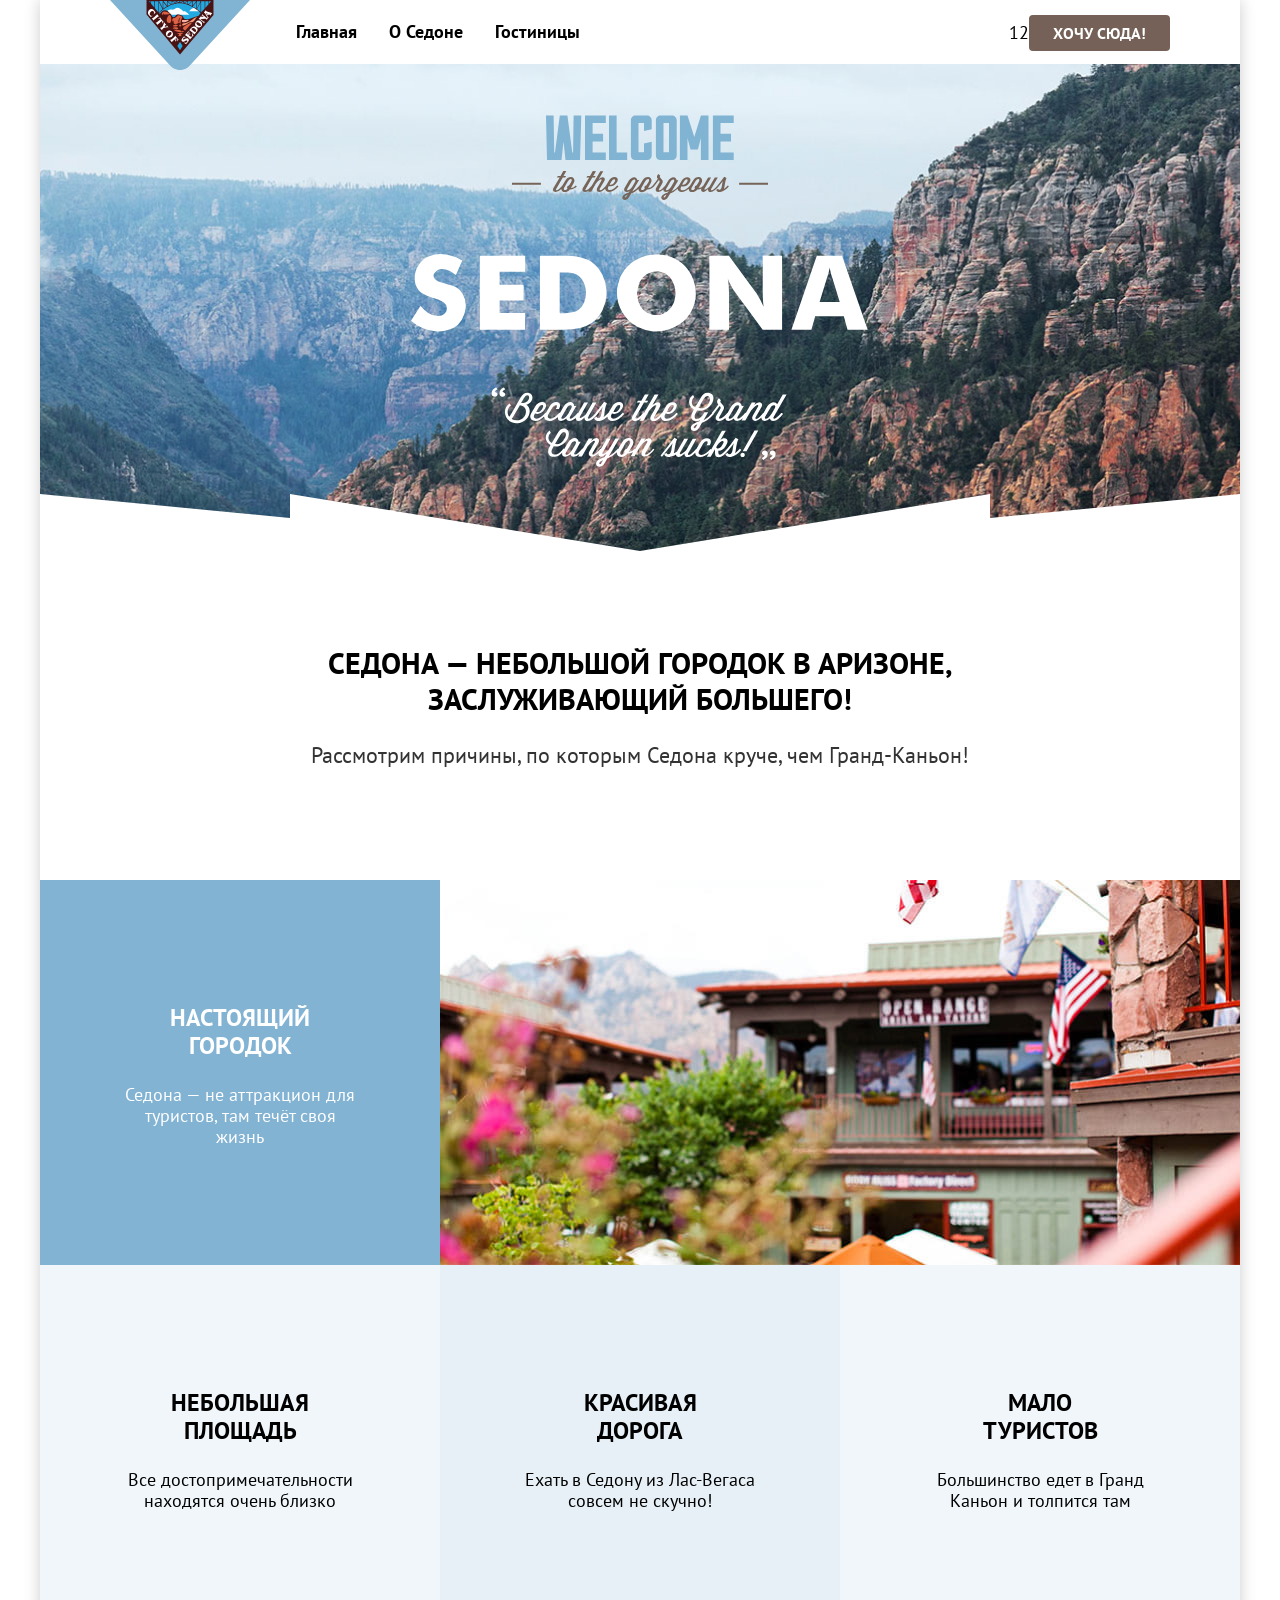
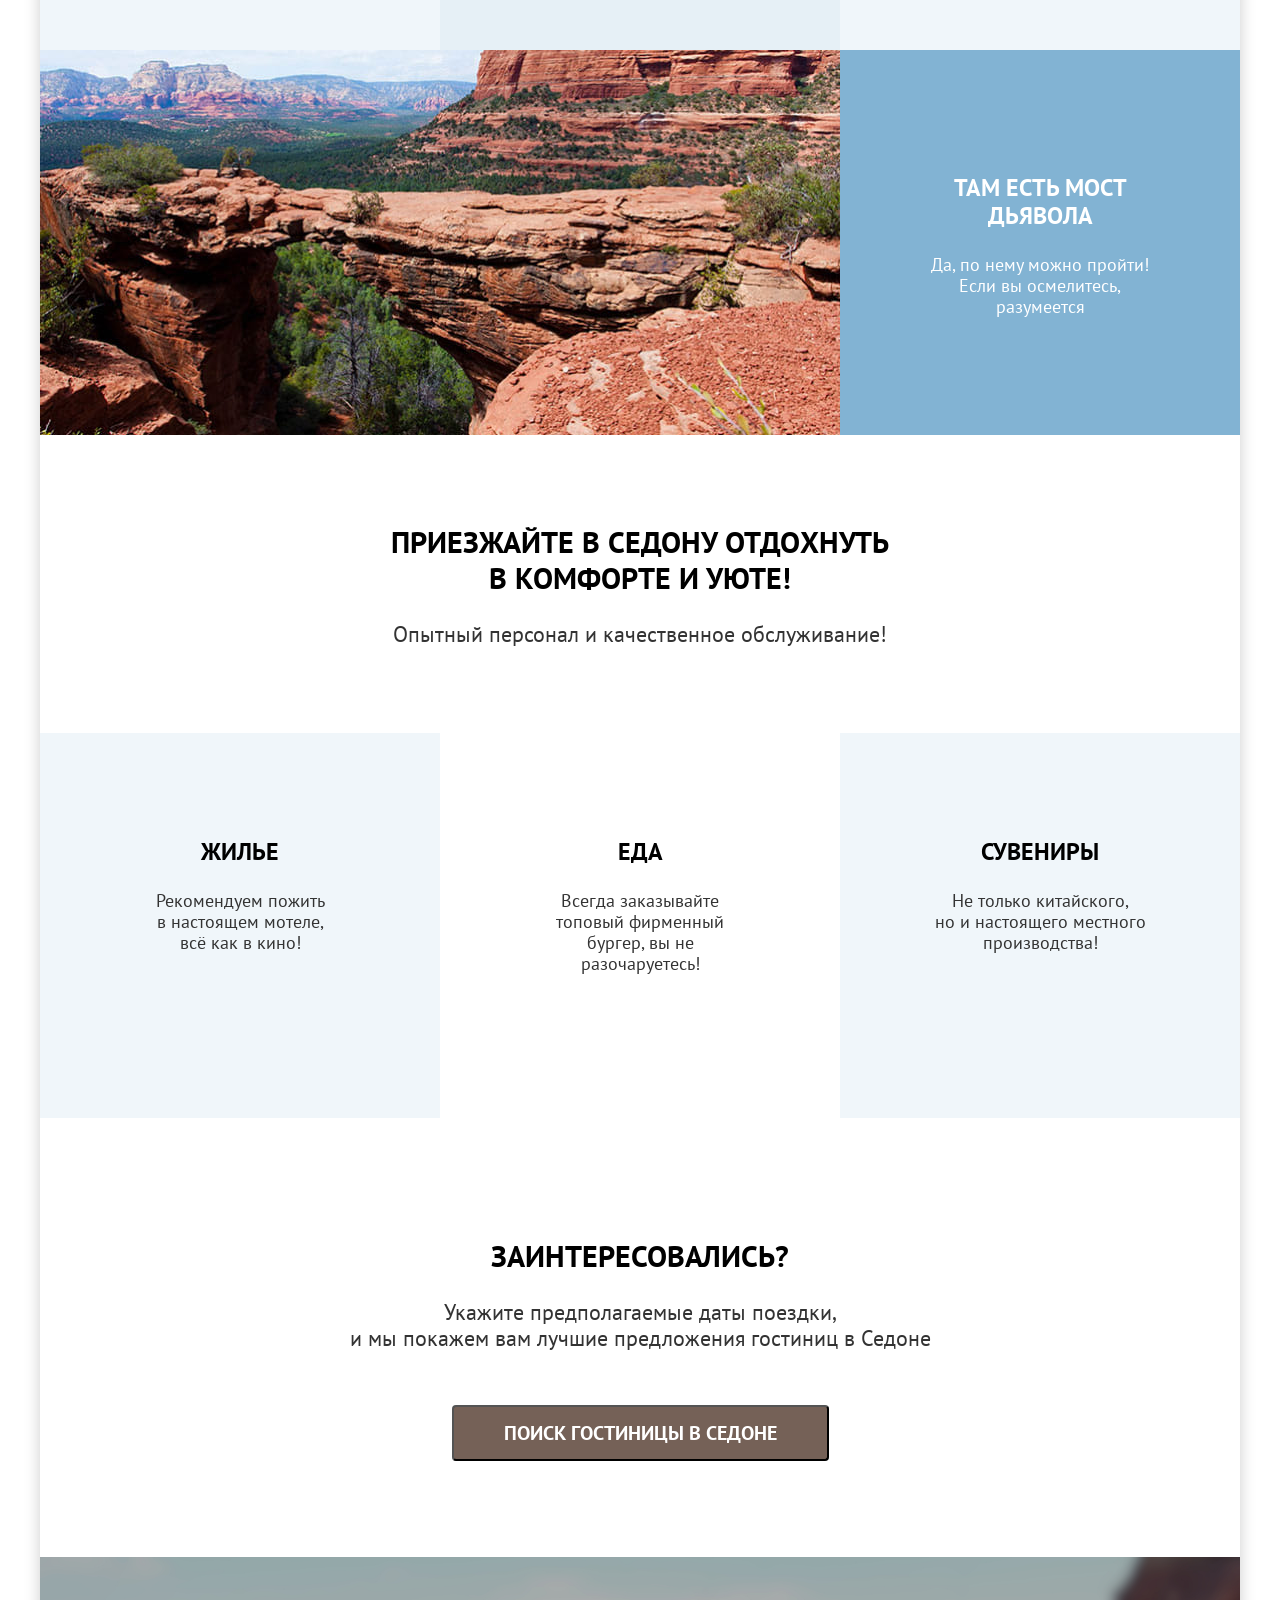
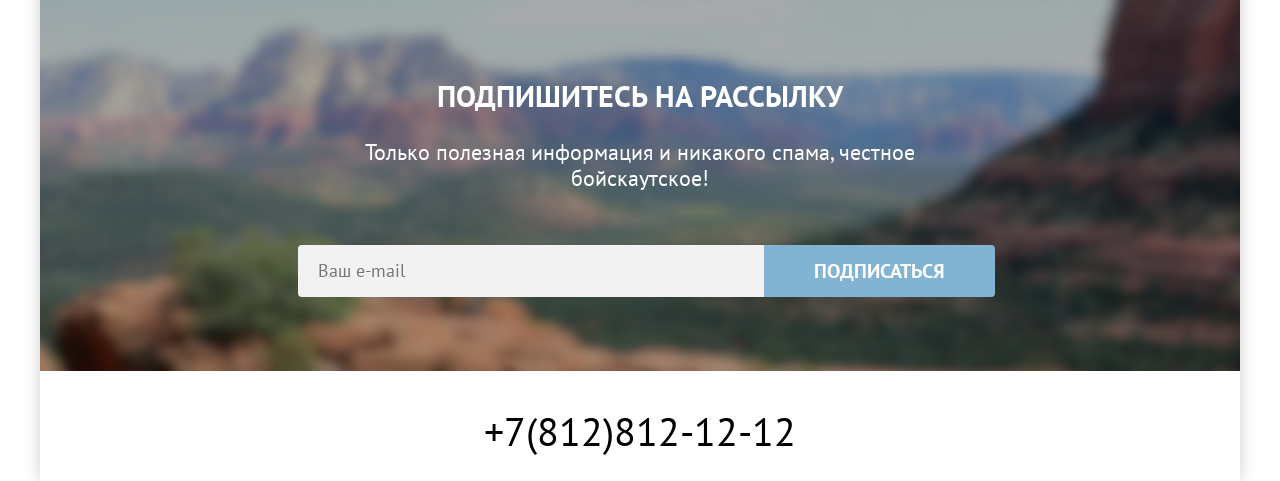
==== commit e021a83e: "Добавляет микросетки на флексах для всех страниц" ====
--- a/index.html
+++ b/index.html
@@ -8,26 +8,26 @@
   </head>
 
   <body>
-    <header class="main-header">
-      <div class="logo-wrapper">
-        <a href="index.html">
-          <img src="images/logo.svg" width="140" height="70" alt="Логотип Седона">
-        </a>
-      </div>
-      <nav class="navigation">
-        <ul class="navigation-list">
-          <li class="navigation-item">
-            <a class="navigation-link" href="index.html">Главная</a>
-          </li>
-          <li class="navigation-item">
-            <a class="navigation-link" href="#">О Седоне</a>
-          </li>
-          <li class="navigation-item">
-            <a class="navigation-link" href="catalog.html">Гостиницы</a>
-          </li>
-        </ul>
-      </nav>
-      <div class="right-menu">
+    <div class="main-wrapper">
+      <header class="main-header">
+        <div class="logo-wrapper">
+          <a href="index.html">
+            <img class="logo" src="images/logo.svg" width="140" height="70" alt="Логотип Седона">
+          </a>
+        </div>
+        <nav class="navigation">
+          <ul class="navigation-list">
+            <li class="navigation-item">
+              <a class="navigation-link" href="index.html">Главная</a>
+            </li>
+            <li class="navigation-item">
+              <a class="navigation-link" href="#">О Седоне</a>
+            </li>
+            <li class="navigation-item">
+              <a class="navigation-link" href="catalog.html">Гостиницы</a>
+            </li>
+          </ul>
+        </nav>
         <ul class="navigation-user">
           <li class="navigation-user-item">
             <a class="navigation-user-search" href="#">
@@ -42,90 +42,89 @@
             <a class="navigation-user-btn" href="#">Хочу сюда!</a>
           </li>
         </ul>
-      </div>
-    </header>
+      </header>
+      <main class="main-container">
+        <section class="hero">
+          <h1 class="visually-hidden">Седона</h1>
+          <img src="images/welcome.svg" width="458" height="352"
+            alt="Welcome to the gorgeous Sedona, because the Grand Canyon sucks!">
+        </section>
 
-    <main class="main-container main-index">
-      <section class="hero">
-        <h1 class="visually-hidden">Седона</h1>
-        <img src="images/welcome.svg" width="458" height="352"
-          alt="Welcome to the gorgeous Sedona, because the Grand Canyon sucks!">
-      </section>
+        <section class="reasons">
+          <div class="reasons-section-description">
+            <h2 class="reasons-title">Седона — небольшой городок в аризоне, заслуживающий большего!</h2>
+            <p class="reason-text">Рассмотрим причины, по которым Седона круче, чем Гранд-Каньон!</p>
+          </div>
+          <ul class="reasons-list">
+            <li class="reasons-item reasons-item-blue">
+              <div class="reasons-item-title-wrapper">
+                <h3 class="reasons-item-title">Настоящий<br>городок</h3>
+                <p class="reasons-item-text">Седона — не аттракцион для туристов, там течёт своя жизнь</p>
+              </div>
+            </li>
+            <li class="reasons-item-picture">
+              <img class="reasons-item-img" src="images/photo-1.jpg" width="800" height="385" alt="Фото города">
+            </li>
+            <li class="reasons-item">
+              <div class="reasons-item-title-wrapper">
+                <h3 class="reasons-item-title">Небольшая<br>площадь</h3>
+                <p class="reasons-item-text">Все достопримечательности находятся очень близко</p>
+              </div>
+            </li>
+            <li class="reasons-item reason-item-lightblue">
+              <div class="reasons-item-title-wrapper">
+                <h3 class="reasons-item-title">Красивая<br>дорога</h3>
+                <p class="reasons-item-text">Ехать в Седону из Лас-Вегаса совсем не скучно!</p>
+              </div>
+            </li>
+            <li class="reasons-item">
+              <div class="reasons-item-title-wrapper">
+                <h3 class="reasons-item-title">Мало<br>туристов</h3>
+                <p class="reasons-item-text">Большинство едет в Гранд Каньон и толпится там</p>
+              </div>
+            </li>
+            <li class="reasons-item-picture">
+              <img class="reasons-item-img" src="images/photo-2.jpg" width="800" height="385" alt="Фото каньона">
+            </li>
+            <li class="reasons-item  reasons-item-blue">
+              <div class="reasons-item-title-wrapper">
+                <h3 class="reasons-item-title">Там есть мост дьявола</h3>
+                <p class="reasons-item-text">Да, по нему можно пройти! Если вы осмелитесь, разумеется</p>
+              </div>
+            </li>
+          </ul>
+        </section>
 
-      <section class="reasons">
-        <div class="reasons-section-description">
-          <h2 class="reasons-title">Седона — небольшой городок в аризоне, заслуживающий большего!</h2>
-          <p class="reason-text">Рассмотрим причины, по которым Седона круче, чем Гранд-Каньон!</p>
-        </div>
-        <ul class="reasons-list">
-          <li class="reasons-item">
-            <div class="reasons-item-title-wrapper">
-              <h3 class="reasons-item-title">Настоящий<br>городок</h3>
-              <p class="reasons-item-text">Седона — не аттракцион для туристов, там течёт своя жизнь</p>
-            </div>
-            <img class="reasons-item-img" src="images/photo-1.jpg" width="800" height="385" alt="Фото города">
-          </li>
-          <li class="reasons-item">
-            <div class="reasons-item-title-wrapper">
-              <h3 class="reasons-item-title">Небольшая<br>площадь</h3>
-              <p class="reasons-item-text">Все достопримечательности находятся очень близко</p>
-            </div>
-          </li>
-          <li class="reasons-item">
-            <div class="reasons-item-title-wrapper">
-              <h3 class="reasons-item-title">Красивая<br>дорога</h3>
-              <p class="reasons-item-text">Ехать в Седону из Лас-Вегаса совсем не скучно!</p>
-            </div>
-          </li>
-          <li class="reasons-item">
-            <div class="reasons-item-title-wrapper">
-              <h3 class="reasons-item-title">Мало<br>туристов</h3>
-              <p class="reasons-item-text">Большинство едет в Гранд Каньон и толпится там</p>
-            </div>
-          </li>
-          <li class="reasons-item">
-            <img class="reasons-item-img" src="images/photo-2.jpg" width="800" height="385" alt="Фото каньона">
-            <div class="reasons-item-title-wrapper">
-              <h3 class="reasons-item-title">Там есть мост дьявола</h3>
-              <p class="reasons-item-text">Да, по нему можно пройти! Если вы осмелитесь, разумеется</p>
-            </div>
-          </li>
-        </ul>
-      </section>
+        <section class="service">
+          <div class="service-section-description">
+            <h2 class="service-title">Приезжайте в Седону отдохнуть <br> в комфорте и уюте!</h2>
+            <p class="service-text">Опытный персонал и качественное обслуживание!</p>
+          </div>
+          <ul class="service-list">
+            <li class="service-item service-item-bg">
+              <h3 class="service-item-title">Жилье</h3>
+              <p class="service-item-text">Рекомендуем пожить<br> в настоящем мотеле,<br> всё как в кино!</p>
+            </li>
+            <li class="service-item">
+              <h3 class="service-item-title">Еда</h3>
+              <p class="service-item-text">Всегда заказывайте<br> топовый фирменный бургер, вы не разочаруетесь!</p>
+            </li>
+            <li class="service-item service-item-bg">
+              <h3 class="service-item-title">Сувениры</h3>
+              <p class="service-item-text">Не только китайского,<br>но и настоящего местного производства!</p>
+            </li>
+          </ul>
+        </section>
 
-      <section class="service">
-        <div class="service-section-description">
-          <h2 class="service-title">Приезжайте в Седону отдохнуть <br> в комфорте и уюте!</h2>
-          <p class="service-text">Опытный персонал и качественное обслуживание!</p>
-        </div>
-        <ul class="service-list">
-          <li class="service-item service-item-bg">
-            <h3 class="service-item-title">Жилье</h3>
-            <p class="service-item-text">Рекомендуем пожить<br> в настоящем мотеле,<br> всё как в кино!</p>
-          </li>
-          <li class="service-item">
-            <h3 class="service-item-title">Еда</h3>
-            <p class="service-item-text">Всегда заказывайте<br> топовый фирменный бургер, вы не разочаруетесь!</p>
-          </li>
-          <li class="service-item service-item-bg">
-            <h3 class="service-item-title">Сувениры</h3>
-            <p class="service-item-text">Не только китайского,<br>но и настоящего местного производства!</p>
-          </li>
-        </ul>
-      </section>
-
-      <section class="interested">
-        <div class="interested-section-description">
+        <section class="interested">
           <h2 class="interested-title">Заинтересовались?</h2>
           <p class="interested-text">Укажите предполагаемые даты поездки, <br> и мы покажем вам лучшие предложения
             гостиниц в
             Седоне</p>
           <button class="search-button" type="button">Поиск гостиницы в Седоне</button>
-        </div>
-      </section>
+        </section>
 
-      <section class="subscribe">
-        <div class="subscribe-section-description">
+        <section class="subscribe">
           <h2 class="subscribe-title">Подпишитесь на рассылку</h2>
           <p class="subscribe-text">Только полезная информация и никакого спама, честное бойскаутское!</p>
           <form class="subscribe-form" action="https://echo.htmlacademy.ru/" method="post">
@@ -133,30 +132,29 @@
             <input class="subscribe-input" type="email" name="email" id="email" placeholder="Ваш e-mail" required>
             <button class="subscribe-button" type="submit">Подписаться</button>
           </form>
-        </div>
-      </section>
-    </main>
-    <footer class="main-footer">
-      <ul class="social-list">
-        <li class="social-item">
-          <a href="https://vk.com/htmlacademy">
-            <span class="visually-hidden">Вконтакте</span></a>
-        </li>
-        <li class="social-item">
-          <a href="https://t.me/htmlacademy">
-            <span class="visually-hidden">Телеграмм</span></a>
-        </li>
-        <li class="social-item">
-          <a href="https://www.youtube.com/user/htmlacademyru">
-            <span class="visually-hidden">Ютуб</span></a>
-        </li>
-      </ul>
-      <a class="phone" href="tel:+78128121212">+7(812)812-12-12</a>
-      <a class="logo-htmlacademy" href="https://htmlacademy.ru/intensive/htmlcss">
-        <span class="visually-hidden">Логотип HTML Academy</span>
-      </a>
-    </footer>
-
+        </section>
+      </main>
+      <footer class="main-footer">
+        <ul class="social-list">
+          <li class="social-item">
+            <a href="https://vk.com/htmlacademy">
+              <span class="visually-hidden">Вконтакте</span></a>
+          </li>
+          <li class="social-item">
+            <a href="https://t.me/htmlacademy">
+              <span class="visually-hidden">Телеграмм</span></a>
+          </li>
+          <li class="social-item">
+            <a href="https://www.youtube.com/user/htmlacademyru">
+              <span class="visually-hidden">Ютуб</span></a>
+          </li>
+        </ul>
+        <a class="phone" href="tel:+78128121212">+7(812)812-12-12</a>
+        <a class="logo-htmlacademy" href="https://htmlacademy.ru/intensive/htmlcss">
+          <span class="visually-hidden">Логотип HTML Academy</span>
+        </a>
+      </footer>
+    </div>
   </body>
 
 </html>
--- a/styles/styles.css
+++ b/styles/styles.css
@@ -1,3 +1,9 @@
+*,
+*::before,
+*::after {
+  box-sizing: border-box;
+}
+
 @font-face {
   font-family: "PT Sans";
   font-weight: 400;
@@ -18,10 +24,17 @@
   height: 100%;
 }
 
-body {
+.main-wrapper {
+  width: 1200px;
+  margin: 0 auto;
+  box-shadow: 0 0 15px 0 rgba(0, 0, 0, 0.2);
   display: flex;
   flex-direction: column;
   min-height: 100%;
+}
+
+body {
+  height: 100%;
   font-family: "PT Sans", sans-serif;
   font-size: 18px;
   line-height: 21px;
@@ -32,42 +45,46 @@
 
 .main-container {
   flex-grow: 1;
-  max-width: 1200px;
-  margin: 0 auto;
-}
-
-/* скрытие невидимого контента(временно отключено) */
+}
+
+/* скрытие невидимого контента */
 .visually-hidden {
-  display: none;
+  position: absolute;
+  width: 1px;
+  height: 1px;
+  margin: -1px;
+  padding: 0;
+  border: 0;
+  clip: rect(0 0 0 0);
+  overflow: hidden;
 }
 
 .main-header {
   display: flex;
-  justify-content: space-between;
   align-items: center;
-  width: 1060px;
-  height: 64px;
-  margin: 0 auto;
+  min-height: 64px;
+  padding: 0 70px;
 }
 
 .navigation {
-  min-width: 450px;
-  margin-right: auto;
-  margin-left: 30px;
+  margin-left: 170px;
+  max-width: 500px;
 }
 
 .navigation-list {
   list-style: none;
   padding: 0;
   display: flex;
-  gap: 32px;
+  flex-wrap: wrap;
 }
 
 .navigation-user {
   list-style: none;
   padding: 0;
   display: flex;
-  gap: 32px;
+  justify-content: end;
+  margin-left: auto;
+  width: 370px;
 }
 
 .navigation-link {
@@ -77,6 +94,18 @@
   color: #000000;
   text-decoration: none;
   list-style-type: none;
+  padding: 20px 16px;
+}
+
+.navigation-user-search {
+  width: 44px;
+  padding: 22px 12px;
+}
+
+.navigation-user-favourites {
+  width: 44px;
+  padding: 22px 12px;
+  margin-right: 20px;
 }
 
 .navigation-user-btn {
@@ -95,18 +124,12 @@
 
 .logo-wrapper {
   position: relative;
-  /* margin-left: 70px; */
   align-self: flex-start;
   max-width: 140px;
 }
 
-.right-menu {
-  list-style: none;
-  padding: 0;
-  display: flex;
-  justify-content: end;
-  gap: 32px;
-  width: 268px;
+.logo {
+  position: absolute;
 }
 
 /* Главная */
@@ -116,12 +139,7 @@
   background-repeat: no-repeat, no-repeat;
   background-position: bottom, center;
   background-size: 100% auto, cover;
-  background-color: rgba(131, 179, 211, 0.20);
-}
-
-.hero img {
-  display: block;
-  margin: 0 auto;
+  background-color: rgba(131, 179, 211, 0.60);
   padding: 51px 371px 80px 371px;
 }
 
@@ -136,16 +154,6 @@
   padding: 64px 270px;
 }
 
-.interested-section-description {
-  text-align: center;
-  padding: 96px 304px;
-}
-
-.subscribe-section-description {
-  text-align: center;
-  padding: 96px 258px 104px;
-}
-
 .reasons-list,
 .service-list {
   display: flex;
@@ -155,19 +163,24 @@
   list-style-type: none;
 }
 
-.reasons-item-title-wrapper {
-  max-width: 400px;
-  padding: 100px 85px;
-}
-
 .reasons-item,
 .service-item {
-  text-align: center;
-  flex: 1;
+  width: 400px;
+  min-height: 385px;
+  text-align: center;
+}
+
+.reasons-item {
+  padding: 100px 85px;
+  background-color: rgba(131, 179, 211, 0.12);
 }
 
 .service-item {
   padding: 81px 85px;
+}
+
+.reasons-item-img {
+  display: block;
 }
 
 .reasons-title,
@@ -204,23 +217,22 @@
   color: #333333;
 }
 
-.reasons-item:first-child,
-.reasons-item:last-child {
-  display: flex;
+.reasons-item-blue {
   background-color: #82B3D3;
   color: #ffffff;
 }
 
-.reasons-item:nth-child(even) {
-  background-color: rgba(131, 179, 211, 0.12);
-}
-
-.reasons-item:nth-child(3n) {
+.reason-item-lightblue {
   background-color: rgba(131, 179, 211, 0.2);
 }
 
 .service-item-bg {
   background-color: rgba(131, 179, 211, 0.12);
+}
+
+.interested {
+  text-align: center;
+  padding: 96px 304px;
 }
 
 .interested-text {
@@ -259,6 +271,8 @@
   background-repeat: no-repeat;
   background-size: 100% auto;
   background-color: #83b3d3;
+  text-align: center;
+  padding: 96px 258px 104px;
 }
 
 .subscribe-form {
@@ -281,23 +295,31 @@
   color: #ffffff;
 }
 
+.subscribe-text,
+.subscribe-catalog-text {
+  margin-bottom: 54px;
+}
+
+/* Подвал */
 .main-footer {
   display: flex;
   justify-content: space-between;
   align-items: center;
-  width: 1200px;
-  margin: 0 auto;
   padding: 40px 0 30px;
 }
 
 .social-list {
   display: flex;
+  flex-wrap: wrap;
   list-style: none;
   padding: 0;
   margin-left: 70px;
+  width: 240px;
 }
 
 .phone {
+  width: 400px;
+  text-align: center;
   font-size: 40px;
   line-height: 40px;
   color: #000000;
@@ -305,7 +327,9 @@
 }
 
 .logo-htmlacademy {
+  width: 240px;
   margin-right: 70px;
+  text-align: end;
 }
 
 /* Каталог */
@@ -346,7 +370,7 @@
   border: none;
   padding: 0;
   margin: 0 70px 0 0;
-  min-width: 150px;
+  width: 150px;
 }
 
 .infrastructure-list {
@@ -357,8 +381,8 @@
 .type-of-housing {
   border: none;
   padding: 0;
-  margin: 0 140px 0 0;
-  min-width: 150px;
+  margin: 0 160px 0 0;
+  width: 150px;
 }
 
 .type-of-housing-list {
@@ -452,16 +476,38 @@
 
 .search-result {
   padding: 0 70px;
-  margin: 0 auto;
-  display: flex;
-  justify-content: space-between;
+  display: flex;
   align-items: center;
 }
 
+.result-wrapper {
+  width: 538px;
+}
+
 .search-result-view {
   margin: 0;
   padding: 0;
   display: flex;
+  flex-wrap: wrap;
+  width: 216px;
+  margin-left: auto;
+  justify-content: end;
+  list-style-type: none;
+}
+
+.search-result-view-item {
+  width: 48px;
+  height: 48px;
+  border: 2px solid #e5e5e5;
+  border-radius: 4px;
+}
+
+.search-result-active{
+  border: 2px solid #000000;
+}
+
+.search-result-view-item:not(:last-child){
+  margin-right: 8px;
 }
 
 .search-result-hotels {
@@ -471,8 +517,8 @@
 }
 
 .search-result select {
-  min-width: 292px;
-  max-height: 49px;
+  width: 292px;
+  height: 49px;
   font-family: inherit;
   font-size: 18px;
   line-height: 21px;
@@ -483,15 +529,15 @@
 }
 
 .catalog {
-  width: 1200px;
+  margin: 0;
 }
 
 .catalog-list {
   display: flex;
   flex-wrap: wrap;
   gap: 20px;
-  margin: 0;
   padding: 0 70px;
+  margin: 0;
 }
 
 .catalog-item {
@@ -504,6 +550,10 @@
   justify-content: flex-start;
 }
 
+.catalog > a {
+  padding: 0;
+}
+
 .catalog-item-type-wrapper {
   display: flex;
   justify-content: space-between;
@@ -521,7 +571,13 @@
 }
 
 .catalog-item img {
-  max-width: 300px;
+  display: block;
+  margin-bottom: 16px;
+}
+
+.catalog-item-type,
+.catalog-item-price {
+  margin: 0 0 16px 0;
 }
 
 .catalog-item-link {
@@ -540,6 +596,7 @@
 }
 
 .catalog-item-title {
+  margin: 0 0 16px 0;
   font-size: 24px;
   line-height: 28px;
   font-weight: 700;
@@ -564,34 +621,41 @@
   background-color: #f2f2f2;
   border-radius: 4px;
   padding: 9px 22px 8px 23px;
+  margin: 16px 0 0 0;
+}
+
+.subscribe-catalog {
+  height: 414px;
+  text-align: center;
+  padding: 96px 258px 104px;
 }
 
 .pagination {
-  width: 1200px;
+  display: flex;
+  column-gap: 8px;
   padding: 0;
   padding-left: 70px;
+  list-style-type: none;
 }
 
 .pagination-item {
-  display: inline-block;
   font-size: 20px;
   line-height: 36px;
   font-weight: 700;
-  margin-right: 8px;
-}
-
-.pagination-item:last-child {
-  margin-right: 0;
 }
 
 .pagination span {
+  display: block;
   width: 60px;
   height: 60px;
-  padding: 15px 20px;
+  text-align: center;
+  font-weight: 400;
+  font-size: 22px;
+  line-height: 60px;
 }
 
 .pagination a {
-  display: inline-block;
+  display: block;
   min-width: 60px;
   height: 60px;
   border-radius: 4px;
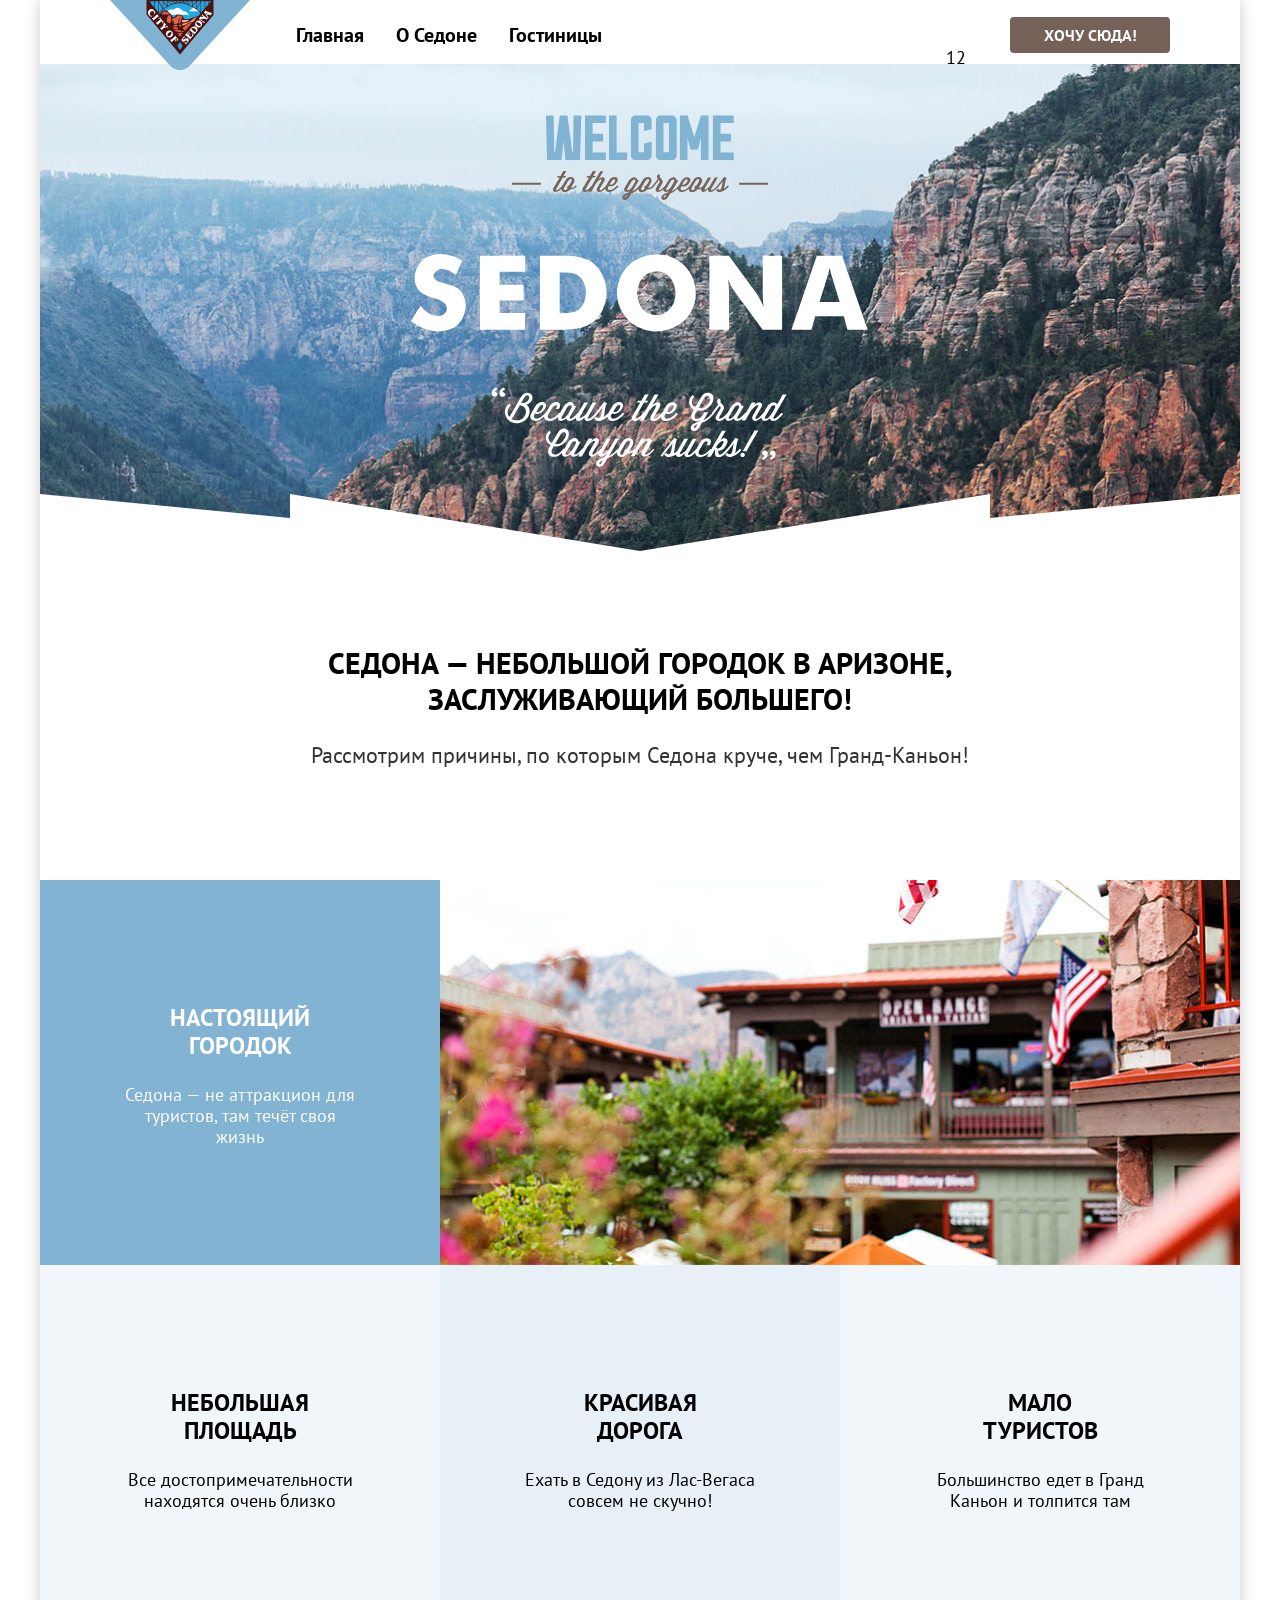
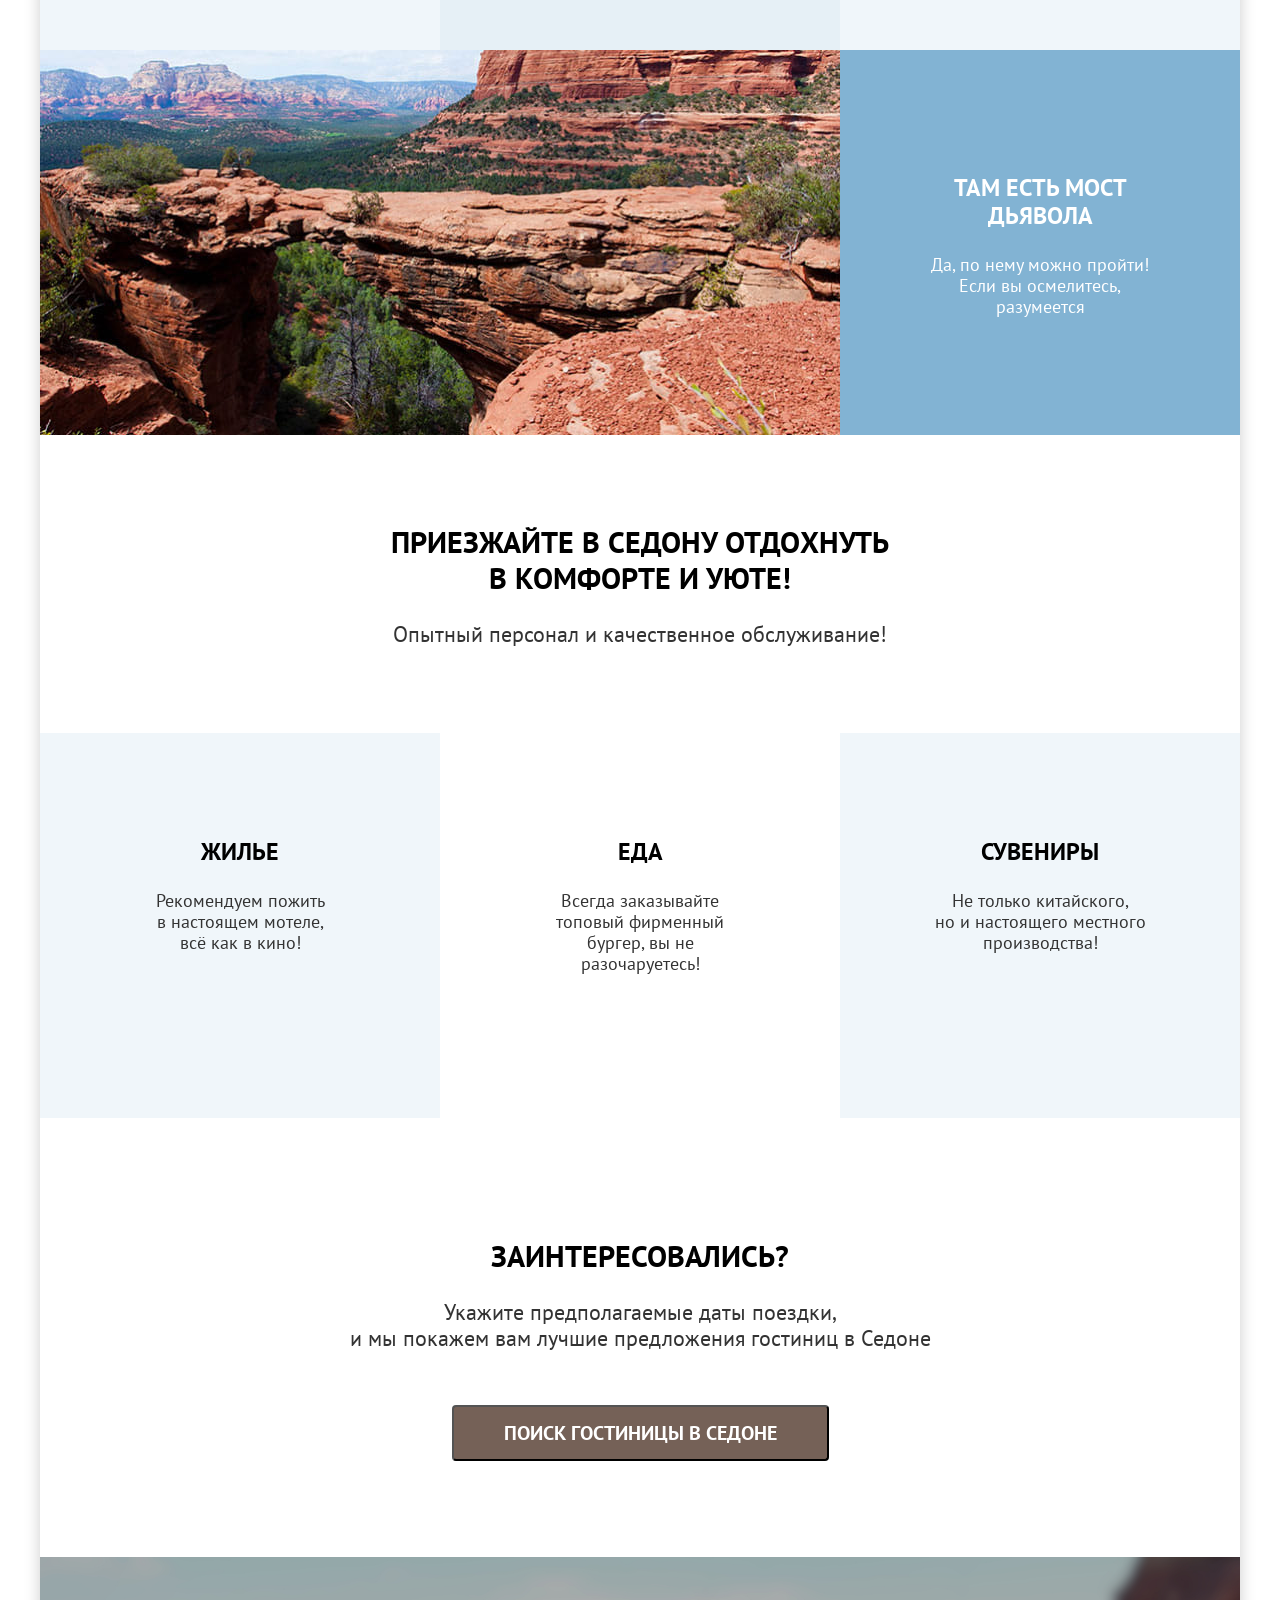
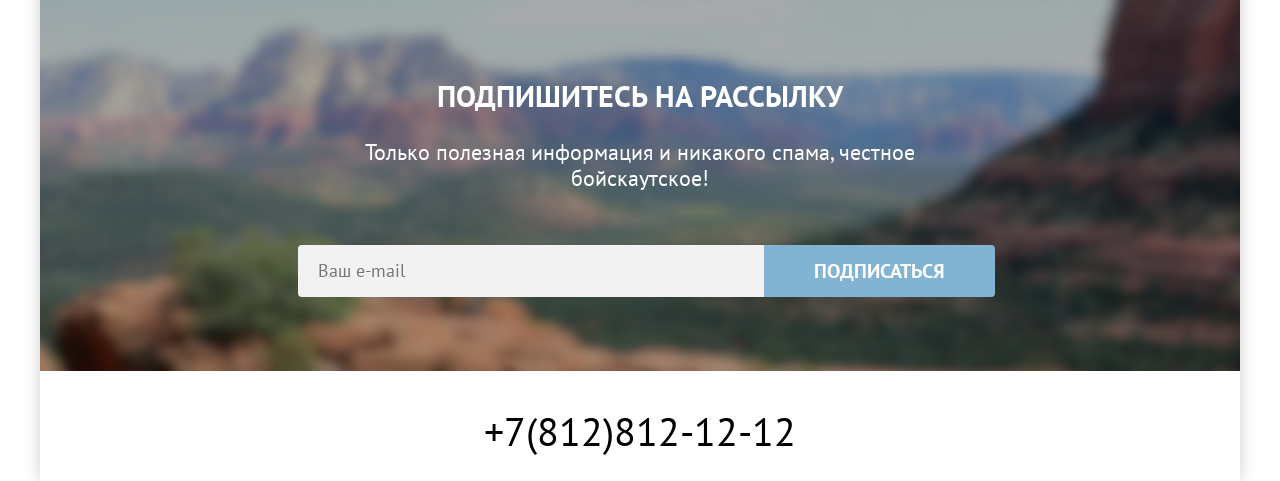
==== commit 83b0fe24: "Добавляет мелкие сетки на гридах" ====
--- a/index.html
+++ b/index.html
@@ -10,11 +10,9 @@
   <body>
     <div class="main-wrapper">
       <header class="main-header">
-        <div class="logo-wrapper">
-          <a href="index.html">
-            <img class="logo" src="images/logo.svg" width="140" height="70" alt="Логотип Седона">
-          </a>
-        </div>
+        <a class="logo" href="index.html">
+          <img src="images/logo.svg" width="140" height="70" alt="Логотип Седона">
+        </a>
         <nav class="navigation">
           <ul class="navigation-list">
             <li class="navigation-item">
--- a/styles/styles.css
+++ b/styles/styles.css
@@ -59,21 +59,36 @@
   overflow: hidden;
 }
 
+.logo-wrapper {
+  position: relative;
+  align-self: flex-start;
+  max-width: 140px;
+
+}
+
+.logo {
+  width: 140px;
+  height: 70px;
+  z-index: 1;
+}
+
 .main-header {
   display: flex;
   align-items: center;
   min-height: 64px;
   padding: 0 70px;
+  margin-bottom: -6px;
 }
 
 .navigation {
-  margin-left: 170px;
+  margin-left: 30px;
   max-width: 500px;
 }
 
 .navigation-list {
   list-style: none;
   padding: 0;
+  margin: 0;
   display: flex;
   flex-wrap: wrap;
 }
@@ -81,14 +96,17 @@
 .navigation-user {
   list-style: none;
   padding: 0;
+  margin: 0;
   display: flex;
   justify-content: end;
   margin-left: auto;
   width: 370px;
+  align-items:center;
 }
 
 .navigation-link {
-  font-style: 20px;
+  display: block;
+  font-size: 20px;
   line-height: 24px;
   font-weight: 700;
   color: #000000;
@@ -98,17 +116,20 @@
 }
 
 .navigation-user-search {
+  display: block;
   width: 44px;
   padding: 22px 12px;
 }
 
 .navigation-user-favourites {
+  display: block;
   width: 44px;
   padding: 22px 12px;
   margin-right: 20px;
 }
 
 .navigation-user-btn {
+  display: block;
   font-size: 16px;
   line-height: 20px;
   text-transform: uppercase;
@@ -120,16 +141,7 @@
   background-color: #756157;
   color: #ffffff;
   border-radius: 4px;
-}
-
-.logo-wrapper {
-  position: relative;
-  align-self: flex-start;
-  max-width: 140px;
-}
-
-.logo {
-  position: absolute;
+  text-align: center;
 }
 
 /* Главная */
@@ -154,7 +166,16 @@
   padding: 64px 270px;
 }
 
-.reasons-list,
+.reasons-list {
+  display: grid;
+  grid-template-columns: repeat(3, 400px);
+  grid-template-rows: repeat(3, minmax(385px, auto));
+  margin: 0;
+  padding: 0;
+  list-style-type: none;
+  text-align: center;
+}
+
 .service-list {
   display: flex;
   flex-wrap: wrap;
@@ -163,7 +184,6 @@
   list-style-type: none;
 }
 
-.reasons-item,
 .service-item {
   width: 400px;
   min-height: 385px;
@@ -181,6 +201,10 @@
 
 .reasons-item-img {
   display: block;
+}
+
+.reasons-item-picture {
+  grid-column: span 2;
 }
 
 .reasons-title,
@@ -241,12 +265,14 @@
 
 .search-button,
 .subscribe-button {
+  display: block;
   font-family: inherit;
   font-size: 20px;
   line-height: 36px;
   font-weight: 700;
   text-transform: uppercase;
   color: #ffffff;
+  margin: 0 auto;
 }
 
 .search-button {
@@ -444,6 +470,7 @@
 .hotels-filter-btn-reset,
 .catalog-item-link,
 .catalog-item-btn {
+  display: block;
   font-size: 16px;
   line-height: 20px;
   font-weight: 700;
@@ -455,6 +482,7 @@
   font-family: inherit;
   padding: 8px 50px;
   background-color: #82B3D3;
+  border: none;
   border-radius: 4px;
   cursor: pointer;
   width: 191px;
@@ -478,6 +506,8 @@
   padding: 0 70px;
   display: flex;
   align-items: center;
+  padding-top: 50px;
+  padding-bottom: 40px;
 }
 
 .result-wrapper {
@@ -496,24 +526,28 @@
 }
 
 .search-result-view-item {
+  display: block;
   width: 48px;
   height: 48px;
   border: 2px solid #e5e5e5;
   border-radius: 4px;
-}
-
-.search-result-active{
+
+}
+
+.search-result-view-item a {
+  display: block;
+}
+
+.search-result-active {
   border: 2px solid #000000;
 }
 
-.search-result-view-item:not(:last-child){
+.search-result-view-item:not(:last-child) {
   margin-right: 8px;
 }
 
 .search-result-hotels {
   margin: 0;
-  margin-top: 50px;
-  margin-bottom: 40px;
 }
 
 .search-result select {
@@ -533,8 +567,8 @@
 }
 
 .catalog-list {
-  display: flex;
-  flex-wrap: wrap;
+  display: grid;
+  grid-template-columns: repeat(3, 340px);
   gap: 20px;
   padding: 0 70px;
   margin: 0;
@@ -543,47 +577,41 @@
 .catalog-item {
   border: 1px solid #e5e5e5;
   border-radius: 4px;
-  padding: 18px;
+  padding: 20px;
   list-style-type: none;
   display: flex;
   flex-direction: column;
-  justify-content: flex-start;
-}
-
-.catalog > a {
-  padding: 0;
-}
-
-.catalog-item-type-wrapper {
-  display: flex;
-  justify-content: space-between;
-}
-
-.catalog-item-link-wrapper {
-  display: flex;
-  justify-content: space-between;
-}
-
-.catalog-item-rating-wrapper {
-  display: flex;
-  justify-content: space-between;
-  align-items: center;
-}
-
-.catalog-item img {
-  display: block;
-  margin-bottom: 16px;
-}
-
-.catalog-item-type,
+  gap: 16px;
+}
+
+.catalog-item-description {
+  display: grid;
+  grid-template-columns: 140px 140px;
+  gap: 16px 20px;
+  margin-top: auto;
+}
+
+.catalog-item-btn,
+.catalog-item-rating,
 .catalog-item-price {
-  margin: 0 0 16px 0;
+  justify-self: end;
+  align-self: center;
+}
+
+.catalog-item-type {
+  align-self: center;
+}
+
+.catalog-item p {
+  margin: 0;
 }
 
 .catalog-item-link {
   padding: 8px 26px;
   background-color: #756157;
   border-radius: 4px;
+  align-self: center;
+  margin: 0;
 }
 
 .catalog-item-btn {
@@ -593,18 +621,23 @@
   border: none;
   border-radius: 4px;
   cursor: pointer;
+  align-self: center;
 }
 
 .catalog-item-title {
-  margin: 0 0 16px 0;
   font-size: 24px;
   line-height: 28px;
   font-weight: 700;
   color: #000000;
+  margin: 0;
 }
 
 .catalog-item a {
   text-decoration: none;
+}
+
+.catalog-item img {
+  display: block;
 }
 
 .catalog-item-type,
@@ -621,7 +654,7 @@
   background-color: #f2f2f2;
   border-radius: 4px;
   padding: 9px 22px 8px 23px;
-  margin: 16px 0 0 0;
+  align-self: center;
 }
 
 .subscribe-catalog {
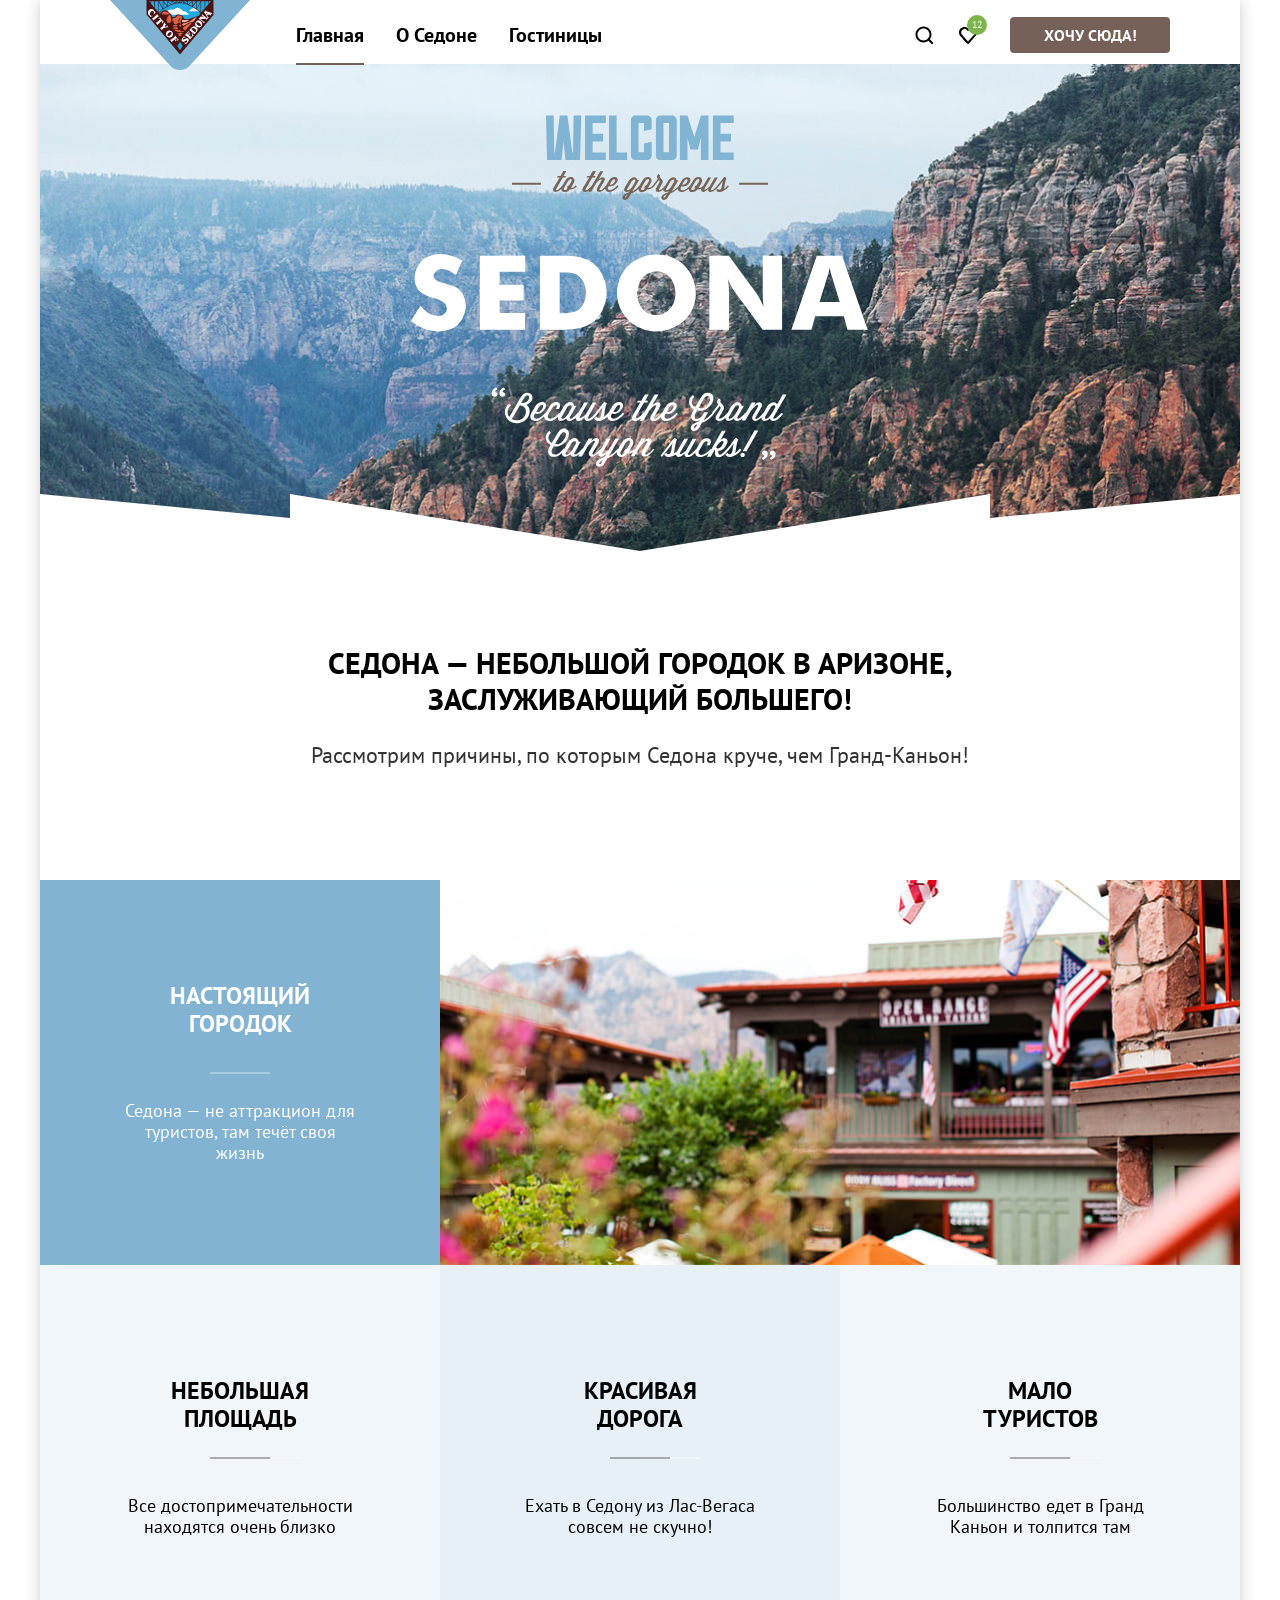
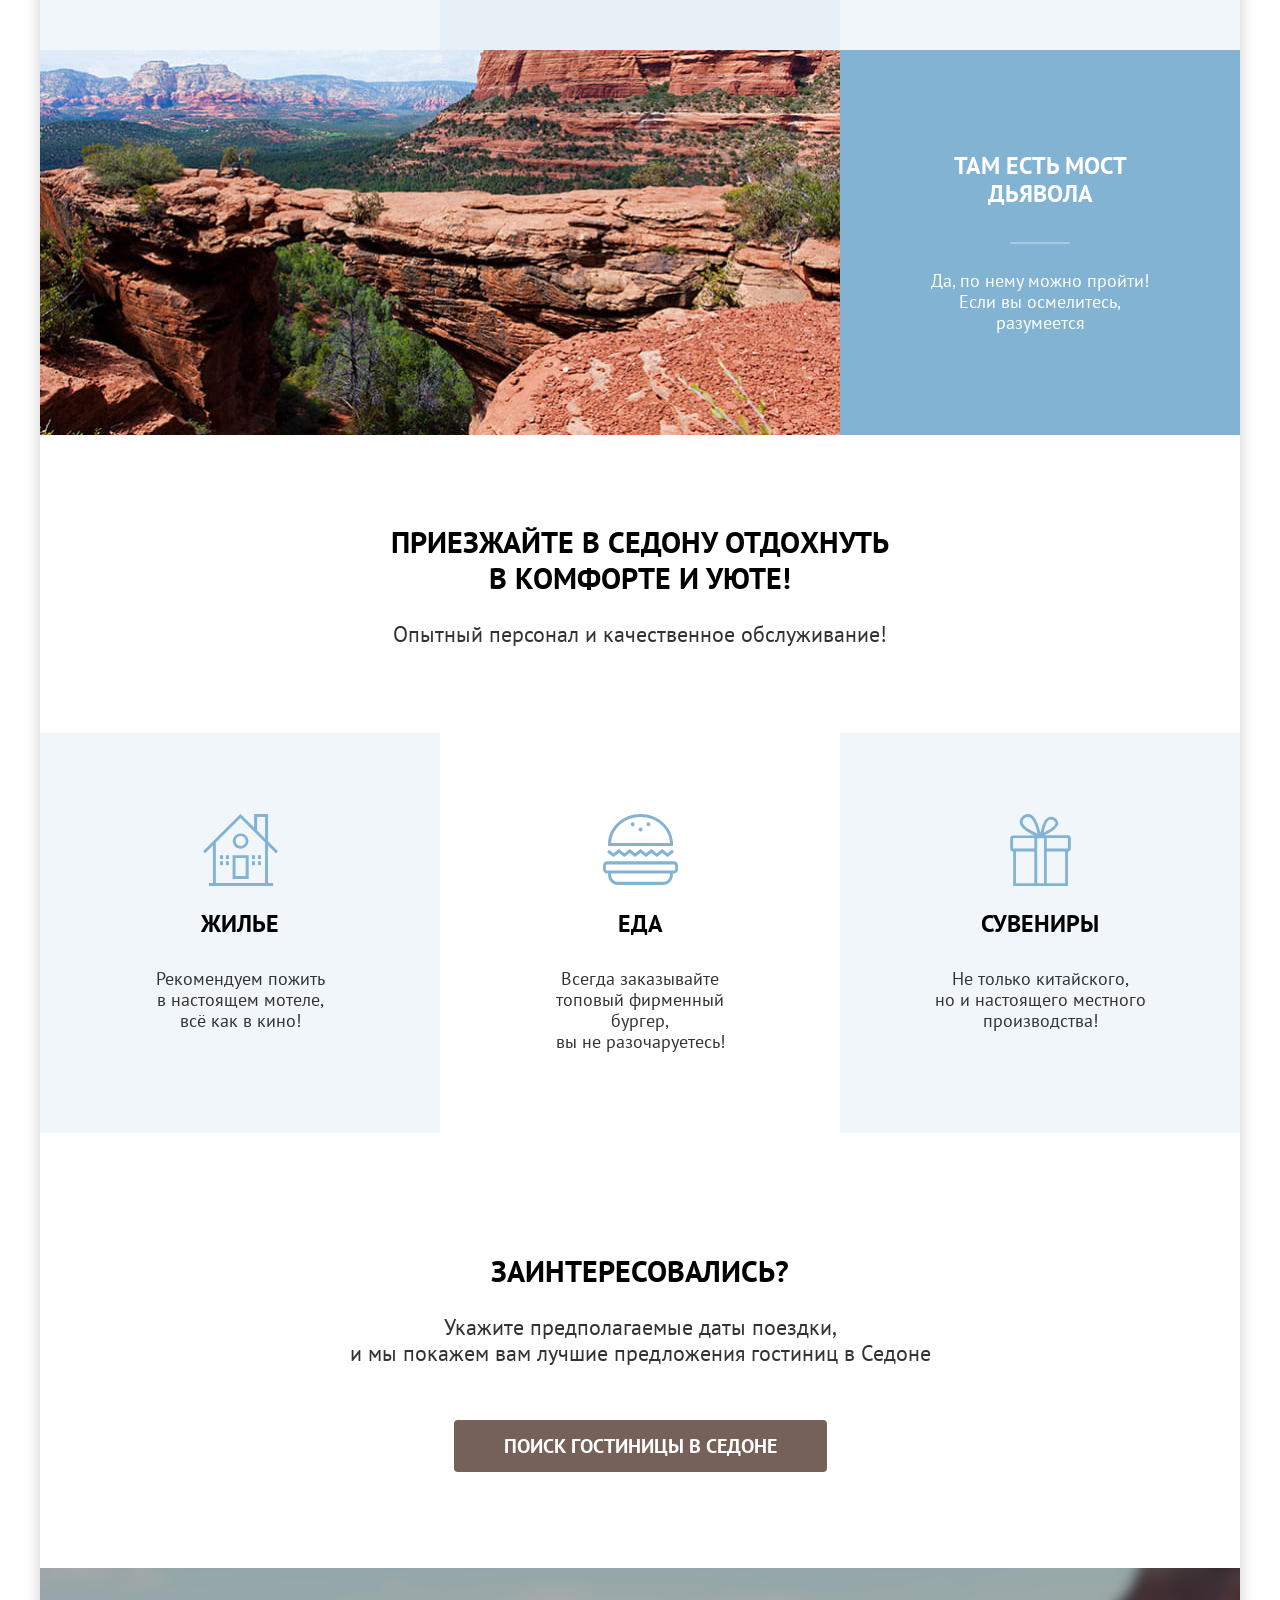
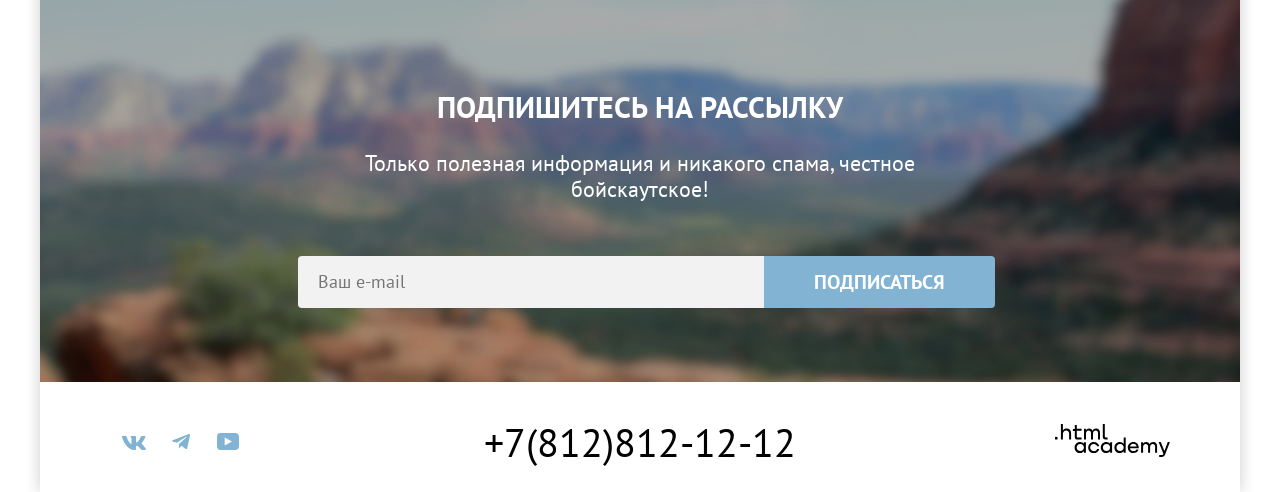
==== commit a31990fa: "Добавляет декоративные эелементы всех страниц" ====
--- a/index.html
+++ b/index.html
@@ -5,6 +5,7 @@
     <meta charset="utf-8">
     <title>Седона - городок в Аризоне</title>
     <link rel="stylesheet" href="styles/styles.css">
+    <link rel="shortcut icon" href="favicon.ico" type="image/x-icon" sizes="32x32">
   </head>
 
   <body>
@@ -15,8 +16,8 @@
         </a>
         <nav class="navigation">
           <ul class="navigation-list">
-            <li class="navigation-item">
-              <a class="navigation-link" href="index.html">Главная</a>
+            <li class="navigation-item navigation-item-current">
+              <a class="navigation-link " href="index.html">Главная</a>
             </li>
             <li class="navigation-item">
               <a class="navigation-link" href="#">О Седоне</a>
@@ -27,17 +28,17 @@
           </ul>
         </nav>
         <ul class="navigation-user">
-          <li class="navigation-user-item">
+          <li class="navigation-user-link navigation-user-link-search">
             <a class="navigation-user-search" href="#">
               <span class="visually-hidden">Поиск</span></a>
           </li>
-          <li class="navigation-user-item">
+          <li class="navigation-user-link navigation-user-link-favourites">
             <a class="navigation-user-favourites" href="#">
               <span class="visually-hidden">Избранное</span></a>
             <span class="favourites">12</span>
           </li>
           <li class="navigation-user-item">
-            <a class="navigation-user-btn" href="#">Хочу сюда!</a>
+            <a class="navigation-user-btn" href="#" >Хочу сюда!</a>
           </li>
         </ul>
       </header>
@@ -54,13 +55,11 @@
             <p class="reason-text">Рассмотрим причины, по которым Седона круче, чем Гранд-Каньон!</p>
           </div>
           <ul class="reasons-list">
-            <li class="reasons-item reasons-item-blue">
+            <li class="reasons-item-blue">
               <div class="reasons-item-title-wrapper">
                 <h3 class="reasons-item-title">Настоящий<br>городок</h3>
                 <p class="reasons-item-text">Седона — не аттракцион для туристов, там течёт своя жизнь</p>
               </div>
-            </li>
-            <li class="reasons-item-picture">
               <img class="reasons-item-img" src="images/photo-1.jpg" width="800" height="385" alt="Фото города">
             </li>
             <li class="reasons-item">
@@ -69,7 +68,7 @@
                 <p class="reasons-item-text">Все достопримечательности находятся очень близко</p>
               </div>
             </li>
-            <li class="reasons-item reason-item-lightblue">
+            <li class="reasons-item-lightblue">
               <div class="reasons-item-title-wrapper">
                 <h3 class="reasons-item-title">Красивая<br>дорога</h3>
                 <p class="reasons-item-text">Ехать в Седону из Лас-Вегаса совсем не скучно!</p>
@@ -81,10 +80,8 @@
                 <p class="reasons-item-text">Большинство едет в Гранд Каньон и толпится там</p>
               </div>
             </li>
-            <li class="reasons-item-picture">
+            <li class="reasons-item-blue-another">
               <img class="reasons-item-img" src="images/photo-2.jpg" width="800" height="385" alt="Фото каньона">
-            </li>
-            <li class="reasons-item  reasons-item-blue">
               <div class="reasons-item-title-wrapper">
                 <h3 class="reasons-item-title">Там есть мост дьявола</h3>
                 <p class="reasons-item-text">Да, по нему можно пройти! Если вы осмелитесь, разумеется</p>
@@ -99,17 +96,17 @@
             <p class="service-text">Опытный персонал и качественное обслуживание!</p>
           </div>
           <ul class="service-list">
-            <li class="service-item service-item-bg">
+            <li class="service-item service-item-home service-item-bg">
               <h3 class="service-item-title">Жилье</h3>
               <p class="service-item-text">Рекомендуем пожить<br> в настоящем мотеле,<br> всё как в кино!</p>
             </li>
-            <li class="service-item">
+            <li class="service-item service-item-food">
               <h3 class="service-item-title">Еда</h3>
-              <p class="service-item-text">Всегда заказывайте<br> топовый фирменный бургер, вы не разочаруетесь!</p>
+              <p class="service-item-text">Всегда заказывайте<br> топовый фирменный бургер,<br> вы не разочаруетесь!</p>
             </li>
-            <li class="service-item service-item-bg">
+            <li class="service-item service-item-gifts service-item-bg">
               <h3 class="service-item-title">Сувениры</h3>
-              <p class="service-item-text">Не только китайского,<br>но и настоящего местного производства!</p>
+              <p class="service-item-text">Не только китайского,<br>но и настоящего местного<br> производства!</p>
             </li>
           </ul>
         </section>
@@ -135,20 +132,60 @@
       <footer class="main-footer">
         <ul class="social-list">
           <li class="social-item">
-            <a href="https://vk.com/htmlacademy">
+            <a  href="https://vk.com/htmlacademy">
+              <svg class="icon-vk" width="24" height="14" viewBox="0 0 24 14" fill="currentColor"
+                xmlns="http://www.w3.org/2000/svg">
+                <path fill-rule="evenodd" clip-rule="evenodd"
+                  d="M23.45 0.948C23.616 0.402 23.45 0 22.655 0H20.03C19.362 0 19.054 0.347 18.887 0.73C18.887 0.73 17.552 3.926 15.661 6.002C15.049 6.604 14.771 6.795 14.437 6.795C14.27 6.795 14.019 6.604 14.019 6.057V0.948C14.019 0.292 13.835 0 13.279 0H9.151C8.734 0 8.483 0.304 8.483 0.593C8.483 1.214 9.429 1.358 9.526 3.106V6.904C9.526 7.737 9.373 7.888 9.039 7.888C8.149 7.888 5.984 4.677 4.699 1.003C4.45 0.288 4.198 0 3.527 0H0.9C0.15 0 0 0.347 0 0.73C0 1.412 0.89 4.8 4.145 9.281C6.315 12.341 9.37 14 12.153 14C13.822 14 14.028 13.632 14.028 12.997V10.684C14.028 9.947 14.186 9.8 14.715 9.8C15.105 9.8 15.772 9.992 17.33 11.467C19.11 13.216 19.403 14 20.405 14H23.03C23.78 14 24.156 13.632 23.94 12.904C23.702 12.18 22.852 11.129 21.725 9.882C21.113 9.172 20.195 8.407 19.916 8.024C19.527 7.533 19.638 7.314 19.916 6.877C19.916 6.877 23.116 2.451 23.449 0.948H23.45Z" />
+              </svg>
               <span class="visually-hidden">Вконтакте</span></a>
           </li>
           <li class="social-item">
             <a href="https://t.me/htmlacademy">
+              <svg class="icon-tg" width="18" height="16" viewBox="0 0 18 16" fill="currentColor"
+                xmlns="http://www.w3.org/2000/svg">
+                <path
+                  d="M16.785 0.0992597L0.840489 6.24776C-0.247661 6.68481 -0.241365 7.29184 0.640845 7.56253L4.73445 8.83953L14.2058 2.8637C14.6537 2.59121 15.0629 2.7378 14.7265 3.03636L7.05283 9.96185H7.05103L7.05283 9.96275L6.77045 14.1823C7.18413 14.1823 7.36669 13.9925 7.59871 13.7686L9.58705 11.8351L13.7229 14.89C14.4855 15.31 15.0332 15.0941 15.2229 14.1841L17.9379 1.38885C18.2158 0.274623 17.5126 -0.229883 16.785 0.0992597Z" />
+              </svg>
               <span class="visually-hidden">Телеграмм</span></a>
           </li>
           <li class="social-item">
             <a href="https://www.youtube.com/user/htmlacademyru">
+              <svg class="icon-youtube" width="22" height="17" viewBox="0 0 22 17" fill="currentColor"
+                xmlns="http://www.w3.org/2000/svg">
+                <path
+                  d="M18.607 0H3.17413C1.31343 0 0 1.59375 0 3.4V13.4937C0 15.4062 1.31343 17 3.17413 17H18.8259C20.4677 17 22 15.4062 22 13.6V3.4C21.7811 1.59375 20.4677 0 18.607 0ZM7.66169 12.5375V4.4625L14.995 8.5L7.66169 12.5375Z" />
+              </svg>
               <span class="visually-hidden">Ютуб</span></a>
           </li>
         </ul>
         <a class="phone" href="tel:+78128121212">+7(812)812-12-12</a>
         <a class="logo-htmlacademy" href="https://htmlacademy.ru/intensive/htmlcss">
+          <svg class="icon-htmlacademy" width="115" height="33" viewBox="0 0 115 33" fill="currentColor" xmlns="http://www.w3.org/2000/svg">
+            <path d="M0 12.9V15.5H2.5V12.9H0Z"  />
+            <path
+              d="M11.6 4.5C10 4.5 8.8 5.2 8 6.2H7.9V0H5.9V15.5H7.9V10.2C7.9 8.1 9.2 6.6 11.2 6.6C13 6.6 14.1 8 14.1 9.8V15.5H16.1V9.4C16.2 6.4 14.3 4.5 11.6 4.5Z" />
+            <path
+              d="M26.6 4.8H21.8V1.1H19.8V4.9H17.9V6.9H19.8V12.9C19.8 14.6 20.8 15.6 22.5 15.6H26.6V13.6H22.9C22.2 13.6 21.8 13.2 21.8 12.5V6.8H26.6V4.8Z" />
+            <path
+              d="M41.1 4.6C39.5 4.6 38.2 5.4 37.6 6.7H37.5C36.9 5.5 35.7 4.6 34.1 4.6C32.7 4.6 31.6 5.4 31 6.4H30.9V4.8H29V15.4H31V10C31 8 32 6.5 33.6 6.5C35.1 6.5 36 7.5 36 9.1V15.4H38V9.8C38 7.4 39.4 6.5 40.6 6.5C42.1 6.5 43 7.5 43 9.1V15.4H45V8.9C45.1 6.4 43.6 4.6 41.1 4.6Z" />
+            <path
+              d="M47.8 12.7C47.8 14.4 48.8 15.4 50.6 15.4H52.6V13.4H50.9C50.2 13.4 49.8 13 49.8 12.3V0H47.8V12.7Z" />
+            <path
+              d="M28.9 19.7C28 18.6 26.7 17.9 25 17.9C21.9 17.9 19.6 20.2 19.6 23.5C19.6 26.8 21.9 29.1 25 29.1C26.8 29.1 28 28.3 28.8 27.2H28.9V28.8H30.9V18.2H28.9V19.7ZM25.3 27.1C23.1 27.1 21.7 25.5 21.7 23.5C21.7 21.5 23.1 19.9 25.3 19.9C27.5 19.9 28.9 21.5 28.9 23.5C28.9 25.4 27.5 27.1 25.3 27.1Z" />
+            <path
+              d="M44.2 22C43.7 19.6 41.6 17.9 38.8 17.9C35.4 17.9 33.2 20.4 33.2 23.5C33.2 26.6 35.4 29.1 38.8 29.1C41.6 29.1 43.7 27.3 44.2 24.9H42.1C41.7 26.2 40.4 27.2 38.8 27.2C36.6 27.2 35.2 25.6 35.2 23.6C35.2 21.6 36.6 20 38.8 20C40.4 20 41.6 21 42.1 22.2H44.2V22Z" />
+            <path
+              d="M55.1 19.7C54.2 18.6 52.9 17.9 51.2 17.9C48.1 17.9 45.8 20.2 45.8 23.5C45.8 26.8 48.1 29.1 51.2 29.1C53 29.1 54.2 28.3 55 27.2H55.1V28.8H57.1V18.2H55.1V19.7ZM51.5 27.1C49.3 27.1 47.9 25.5 47.9 23.5C47.9 21.5 49.3 19.9 51.5 19.9C53.7 19.9 55.1 21.5 55.1 23.5C55.1 25.4 53.6 27.1 51.5 27.1Z" />
+            <path
+              d="M68.7 19.8C67.8 18.7 66.5 17.9 64.8 17.9C61.7 17.9 59.4 20.2 59.4 23.5C59.4 26.8 61.6 29.1 64.8 29.1C66.5 29.1 67.8 28.3 68.6 27.3H68.7V28.8H70.7V13.4H68.7V19.8ZM65.1 27.1C62.9 27.1 61.5 25.5 61.5 23.5C61.5 21.5 62.9 19.9 65.1 19.9C67.3 19.9 68.7 21.5 68.7 23.5C68.6 25.5 67.2 27.1 65.1 27.1Z" />
+            <path
+              d="M78.3 17.9C75 17.9 72.8 20.4 72.8 23.5C72.8 26.5 74.9 29.1 78.3 29.1C80.8 29.1 82.8 27.8 83.5 25.5H81.4C80.9 26.5 79.8 27.1 78.4 27.1C76.5 27.1 75.1 25.8 75 24.2H83.8C84 20.6 81.8 17.9 78.3 17.9ZM78.3 19.8C80 19.8 81.3 20.8 81.6 22.4H75.1C75.4 20.9 76.6 19.8 78.3 19.8Z" />
+            <path
+              d="M98.2 17.9C96.6 17.9 95.3 18.7 94.6 19.9H94.5C93.9 18.7 92.7 17.9 91.1 17.9C89.7 17.9 88.6 18.6 88 19.7V18.2H86.1V28.8H88.1V23.4C88.1 21.4 89.1 20 90.7 19.9C92.2 19.9 93.1 20.9 93.1 22.5V28.8H95.1V23.2C95.1 20.8 96.5 19.9 97.7 19.9C99.2 19.9 100.1 20.9 100.1 22.5V28.8H102.1V22.3C102.2 19.7 100.7 17.9 98.2 17.9Z" />
+            <path
+              d="M109.4 27L105.8 18.1H103.6L108.4 29.7C108.1 30.6 107.7 30.9 106.7 30.9H104.2V32.9H106.7C108.5 32.9 109.5 32.1 110.2 30.3L114.9 18.1H112.8L109.4 27Z" />
+          </svg>
           <span class="visually-hidden">Логотип HTML Academy</span>
         </a>
       </footer>
--- a/styles/styles.css
+++ b/styles/styles.css
@@ -1,9 +1,3 @@
-*,
-*::before,
-*::after {
-  box-sizing: border-box;
-}
-
 @font-face {
   font-family: "PT Sans";
   font-weight: 400;
@@ -18,6 +12,12 @@
   font-style: normal;
   src: url("../fonts/ptsans-700.woff2") format(woff2);
   font-display: swap;
+}
+
+*,
+*::before,
+*::after {
+  box-sizing: border-box;
 }
 
 html {
@@ -59,13 +59,7 @@
   overflow: hidden;
 }
 
-.logo-wrapper {
-  position: relative;
-  align-self: flex-start;
-  max-width: 140px;
-
-}
-
+/* Header */
 .logo {
   width: 140px;
   height: 70px;
@@ -85,6 +79,20 @@
   max-width: 500px;
 }
 
+.navigation-item-current {
+  position: relative;
+}
+
+.navigation-item-current::after {
+  content: "";
+  position: absolute;
+  left: 16px;
+  right: 16px;
+  height: 2px;
+  bottom: 2px;
+  background-color: #756257;
+}
+
 .navigation-list {
   list-style: none;
   padding: 0;
@@ -94,6 +102,7 @@
 }
 
 .navigation-user {
+  position: relative;
   list-style: none;
   padding: 0;
   margin: 0;
@@ -101,7 +110,36 @@
   justify-content: end;
   margin-left: auto;
   width: 370px;
-  align-items:center;
+  align-items: center;
+}
+
+.navigation-user-link-search {
+  background-image: url("../images/icons/search.svg");
+  background-repeat: no-repeat;
+  background-position: center;
+}
+
+.navigation-user-link-favourites {
+  margin-right: 20px;
+  background-image: url("../images/icons/heart.svg");
+  background-repeat: no-repeat;
+  background-position: center;
+}
+
+.favourites {
+  display: block;
+  position: absolute;
+  top: 12px;
+  left: 45%;
+  background-color: #7db54f;
+  border-radius: 50%;
+  font-size: 10px;
+  line-height: 10px;
+  color: #ffffff;
+  width: 20px;
+  height: 20px;
+  text-align: center;
+  align-content: center;
 }
 
 .navigation-link {
@@ -115,17 +153,12 @@
   padding: 20px 16px;
 }
 
-.navigation-user-search {
+.navigation-user-search,
+.navigation-user-favourites {
   display: block;
   width: 44px;
   padding: 22px 12px;
-}
-
-.navigation-user-favourites {
-  display: block;
-  width: 44px;
-  padding: 22px 12px;
-  margin-right: 20px;
+  min-height: 64px;
 }
 
 .navigation-user-btn {
@@ -144,6 +177,29 @@
   text-align: center;
 }
 
+.navigation-user-btn:hover,
+.navigation-user-btn:focus,
+.search-button:hover,
+.search-button:focus,
+.catalog-item-link:hover,
+.catalog-item-link:focus {
+  background-color: #615048;
+}
+
+.navigation-user-btn:active,
+.search-button:active,
+.catalog-item-link:active {
+  background-color: #756157;
+  color: rgba(255, 255, 255, 0.3);
+}
+
+.disabled {
+  background-color: #e5e5e5;
+  color: #ffffff;
+  cursor: not-allowed;
+  pointer-events: none;
+}
+
 /* Главная */
 .hero {
   background-image: url("../images/divider.svg"),
@@ -176,35 +232,103 @@
   text-align: center;
 }
 
+.reasons-item-blue {
+  display: grid;
+  grid-template-columns: 1fr 2fr;
+  grid-column: 1/ -1;
+  align-items: stretch;
+}
+
+.reasons-item-blue-another {
+  grid-column: 1 / -1;
+  display: grid;
+  grid-template-columns: 2fr 1fr;
+  align-items: stretch;
+}
+
+.reasons-item-blue .reasons-item-title-wrapper,
+.reasons-item-blue-another .reasons-item-title-wrapper {
+  display: flex;
+  flex-direction: column;
+  justify-content: center;
+  align-items: center;
+  text-align: center;
+  padding: 0 85px;
+}
+
+.reasons-item {
+  padding: 112px 85px;
+  background-color: rgba(131, 179, 211, 0.12);
+}
+
+.reasons-item-blue,
+.reasons-item-blue-another {
+  background-color: #82b3d3;
+  color: #ffffff;
+}
+
+.reasons-item-lightblue {
+  padding: 112px 85px;
+  background-color: rgba(131, 179, 211, 0.2);
+}
+
+.reasons-item-img {
+  display: block;
+  width: 100%;
+  height: 100%;
+  object-fit: cover;
+}
+
 .service-list {
-  display: flex;
-  flex-wrap: wrap;
+  display: grid;
+  grid-template-columns: repeat(3, 400px);
+  grid-template-rows: repeat(auto, minmax(385px, auto));
   margin: 0;
   padding: 0;
   list-style-type: none;
 }
 
 .service-item {
-  width: 400px;
   min-height: 385px;
-  text-align: center;
-}
-
-.reasons-item {
-  padding: 100px 85px;
-  background-color: rgba(131, 179, 211, 0.12);
-}
-
-.service-item {
   padding: 81px 85px;
-}
-
-.reasons-item-img {
-  display: block;
-}
-
-.reasons-item-picture {
-  grid-column: span 2;
+  text-align: center;
+  align-content: end;
+  display: flex;
+  flex-direction: column;
+  align-items: center;
+  justify-content: flex-start;
+  position: relative;
+}
+
+.service-item::before {
+  content: "";
+  display: block;
+  width: 75px;
+  height: 72px;
+  margin-bottom: 24px;
+  background-repeat: no-repeat;
+  background-position: center;
+  background-size: contain;
+}
+
+.service-item-home::before {
+  background-image: url("../images/icons/home.svg");
+}
+
+.service-item-food::before {
+  background-image: url("../images/icons/food.svg");
+}
+
+.service-item-gifts::before {
+  background-image: url("../images/icons/gifts.svg");
+}
+
+.service-item-title {
+  margin: 0 0 30px 0;
+}
+
+.service-item-text {
+  margin: 0;
 }
 
 .reasons-title,
@@ -229,6 +353,46 @@
   line-height: 26px;
 }
 
+.reasons-item-text {
+  margin: 0;
+}
+
+.reasons-item-title {
+  margin: 0 0 62px 0;
+}
+
+.reasons-item-title-wrapper {
+  position: relative;
+}
+
+.reasons-item-title-wrapper::after {
+  content: "";
+  position: absolute;
+  width: 60px;
+  height: 2px;
+  bottom: 2px;
+  background-color: rgba(255, 255, 255, 0.3);
+  top: 50%;
+}
+
+.reasons-item,
+.reasons-item-lightblue {
+  position: relative;
+}
+
+.reasons-item::after,
+.reasons-item-lightblue::after {
+  content: "";
+  position: absolute;
+  width: 60px;
+  height: 2px;
+  bottom: 2px;
+  background-color: rgba(0, 0, 0, 0.3);
+  top: 50%;
+  transform: translateX(30px);
+  right: 50%;
+}
+
 .reasons-item-title,
 .service-item-title {
   font-size: 24px;
@@ -239,15 +403,6 @@
 
 .service-item-text {
   color: #333333;
-}
-
-.reasons-item-blue {
-  background-color: #82B3D3;
-  color: #ffffff;
-}
-
-.reason-item-lightblue {
-  background-color: rgba(131, 179, 211, 0.2);
 }
 
 .service-item-bg {
@@ -278,17 +433,34 @@
 .search-button {
   background-color: #756157;
   padding: 8px 50px;
+  border: none;
   border-radius: 4px;
   cursor: pointer;
 }
 
 .subscribe-button {
-  background-color: #82B3D3;
+  background-color: #82b3d3;
   padding: 8px 50px;
   border-radius: 0 4px 4px 0;
   cursor: pointer;
   margin: 0;
   border: none;
+}
+
+.subscribe-button:hover,
+.subscribe-button:focus,
+.hotels-filter-btn:hover,
+.hotels-filter-btn:focus,
+.catalog-item-btn:hover,
+.catalog-item-btn:focus {
+  background-color: #68a2ca;
+}
+
+.subscribe-button:active,
+.hotels-filter-btn:active,
+.catalog-item-btn:active {
+  background-color: #82b3d3;
+  color: rgba(255, 255, 255, 0.3);
 }
 
 .subscribe {
@@ -339,8 +511,38 @@
   flex-wrap: wrap;
   list-style: none;
   padding: 0;
+  margin: 0;
   margin-left: 70px;
   width: 240px;
+}
+
+.social-item {
+  width: 47px;
+  height: 40px;
+  padding: 11px 11px;
+  text-align: center;
+}
+
+.icon-vk,
+.icon-tg,
+.icon-youtube {
+  color: #83b3d3;
+}
+
+
+.icon-vk:hover,
+.icon-tg:hover,
+.icon-youtube:hover,
+.icon-vk:focus,
+.icon-tg:focus,
+.icon-youtube:focus {
+  color: #68a2ca;
+}
+
+.icon-vk:active,
+.icon-tg:active,
+.icon-youtube:active {
+  color: rgba(104, 162, 202, 0.3);
 }
 
 .phone {
@@ -356,6 +558,22 @@
   width: 240px;
   margin-right: 70px;
   text-align: end;
+}
+
+.icon-htmlacademy {
+  color: #000000;
+}
+
+.icon-htmlacademy:hover,
+.icon-htmlacademy:focus,
+.phone:hover,
+.phone:focus {
+  color: #756157;
+}
+
+.icon-htmlacademy:active,
+.phone:active {
+  color: rgba(117, 97, 87, 0.3);
 }
 
 /* Каталог */
@@ -368,11 +586,34 @@
   padding: 35px 70px 70px;
 }
 
-.catalog-filter-nav {
+.breadcrumbs {
   display: flex;
   list-style-type: none;
   margin: 0;
   margin-bottom: 40px;
+  padding: 0;
+  align-items: center;
+  position: relative;
+}
+
+.breadcrumbs-home-link {
+  background-image: url("../images/icons/breadcrumbs-home.svg");
+  display: block;
+  width: 12px;
+  height: 12px;
+  margin-right: 28px;
+}
+
+.breadcrumbs-home + .breadcrumbs-hotels::before {
+  content: "";
+  width: 8px;
+  height: 20px;
+  left: 25px;
+  background-image: url("../images/icons/breadcrumbs-arrow.svg");
+  background-repeat: no-repeat;
+  background-position: center;
+  position: absolute;
+  align-self: center;
 }
 
 .catalog-filter-title {
@@ -383,7 +624,7 @@
   margin-bottom: 8px;
 }
 
-.catalog-filter-nav-item-hotels {
+.breadcrumbs-hotels-link {
   font-size: 16px;
   line-height: 21px;
 }
@@ -404,6 +645,49 @@
   margin: 0;
 }
 
+.infrastructure-item label {
+  display: flex;
+  gap: 16px;
+  align-items: center;
+  cursor: pointer;
+}
+
+.infrastructure-item:not(:last-child) {
+  margin-bottom: 16px;
+}
+
+.infrastructure-item input {
+  appearance: none;
+  width: 20px;
+  height: 20px;
+  border: none;
+  border-radius: 4px;
+  background-color: #ffffff;
+  cursor: pointer;
+  margin: 0;
+}
+
+.infrastructure-item input:checked {
+  background-image: url("../images/icons/checkmark.svg");
+  background-repeat: no-repeat;
+  background-position: center;
+}
+
+.infrastructure-item input:hover,
+.type-of-housing-item input:hover {
+  background-color: rgba(255, 255, 255, 0.6);
+}
+
+.infrastructure-item input:focus,
+.type-of-housing-item input:focus {
+  outline: 2px solid #83b3d3;
+}
+
+.infrastructure-item input:active,
+.type-of-housing-item input:active {
+  background-color: rgba(255, 255, 255, 0.3);
+}
+
 .type-of-housing {
   border: none;
   padding: 0;
@@ -414,6 +698,33 @@
 .type-of-housing-list {
   padding: 0;
   margin: 0;
+}
+
+.type-of-housing-item label{
+  display: flex;
+  gap: 16px;
+  align-items: center;
+  cursor: pointer;
+}
+
+.type-of-housing-item:not(:last-child) {
+  margin-bottom: 16px;
+}
+
+.type-of-housing-item input {
+  appearance: none;
+  width: 20px;
+  height: 20px;
+  border: none;
+  border-radius: 50%;
+  background-color: #ffffff;
+  cursor: pointer;
+}
+
+.type-of-housing-item input:checked {
+  background-image: url("../images/icons/checkmark-circle.svg");
+  background-repeat: no-repeat;
+  background-position: center;
 }
 
 .cost {
@@ -441,7 +752,7 @@
   margin-right: auto;
 }
 
-.card-conteiner {
+.card-container {
   width: 286px;
 }
 
@@ -481,7 +792,7 @@
 .hotels-filter-btn {
   font-family: inherit;
   padding: 8px 50px;
-  background-color: #82B3D3;
+  background-color: #82b3d3;
   border: none;
   border-radius: 4px;
   cursor: pointer;
@@ -493,13 +804,32 @@
 
 .hotels-filter-btn-reset {
   font-family: inherit;
-  padding: 8px 50px;
   border: none;
   background: none;
   cursor: pointer;
   width: 191px;
   height: 36px;
   margin: 0;
+  padding: 0;
+}
+
+.hotels-filter-btn-reset:hover {
+  color: #ffffff;
+}
+
+.hotels-filter-btn-reset:focus {
+  border: 3px solid #83b3d3;
+  border-radius: 4px;
+}
+
+.hotels-filter-btn-reset:active {
+  color: rgba(255, 255, 255, 0.3);
+}
+
+.hotels-filter-btn-reset:disabled {
+  color: rgba(255, 255, 255, 0.1);
+  cursor: not-allowed;
+  pointer-events: none;
 }
 
 .search-result {
@@ -531,19 +861,36 @@
   height: 48px;
   border: 2px solid #e5e5e5;
   border-radius: 4px;
-
+}
+
+.search-result-view-item:hover,
+.search-result-view-item:active {
+  border-color: #000000;
+}
+
+.search-result-view-item:focus {
+  border-color: #68a2ca;
 }
 
 .search-result-view-item a {
   display: block;
-}
-
-.search-result-active {
-  border: 2px solid #000000;
+  height: 100%;
 }
 
 .search-result-view-item:not(:last-child) {
   margin-right: 8px;
+}
+
+.view-icons {
+  background: url("../images/icons/view-icons.svg") no-repeat center;
+}
+
+.view-cards {
+  background: url("../images/icons/view-cards.svg") no-repeat center;
+}
+
+.view-list {
+  background: url("../images/icons/view-list.svg") no-repeat center;
 }
 
 .search-result-hotels {
@@ -560,6 +907,20 @@
   padding: 12px 13px 12px 20px;
   border: 1px solid #e5e5e5;
   border-radius: 4px;
+  appearance: none;
+  background-image: url("../images/icons/arrow-down.svg");
+  background-repeat: no-repeat;
+  background-position: 95% 50%;
+}
+
+.search-result select:hover,
+.search-result select:focus {
+  border-color: #68a2ca;
+}
+
+.search-result select:disabled {
+  border-color: rgba(0, 0, 0, 0.3);
+  color: rgba(0, 0, 0, 0.3);
 }
 
 .catalog {
@@ -570,8 +931,20 @@
   display: grid;
   grid-template-columns: repeat(3, 340px);
   gap: 20px;
-  padding: 0 70px;
-  margin: 0;
+  padding: 0 70px 40px;
+  margin: 0;
+  list-style-type: none;
+  position: relative;
+}
+
+.catalog-list::after {
+  content: "";
+  width: 1060px;
+  height: 1px;
+  background-color: #e5e5e5;
+  position: absolute;
+  bottom: 0;
+  left: 70px;
 }
 
 .catalog-item {
@@ -579,8 +952,8 @@
   border-radius: 4px;
   padding: 20px;
   list-style-type: none;
-  display: flex;
-  flex-direction: column;
+  display: grid;
+  height: 100%;
   gap: 16px;
 }
 
@@ -617,7 +990,7 @@
 .catalog-item-btn {
   font-family: inherit;
   padding: 8px 20px;
-  background-color: #82B3D3;
+  background-color: #82b3d3;
   border: none;
   border-radius: 4px;
   cursor: pointer;
@@ -638,6 +1011,9 @@
 
 .catalog-item img {
   display: block;
+  width: 100%;
+  height: 212px;
+  object-fit: cover;
 }
 
 .catalog-item-type,
@@ -647,6 +1023,19 @@
   color: #333333;
 }
 
+.catalog-item-rating-stars {
+  height: 17px;
+  line-height: 17px;
+  margin: 0;
+  padding: 0;
+  background-image: url("../images/icons/star.svg");
+  background-repeat: repeat-x;
+  background-size: 24px 17px;
+  background-position: left center;
+  overflow: hidden;
+  align-self: center;
+}
+
 .catalog-item-rating {
   font-size: 16px;
   line-height: 20px;
@@ -669,6 +1058,7 @@
   padding: 0;
   padding-left: 70px;
   list-style-type: none;
+  margin: 40px 0 60px;
 }
 
 .pagination-item {
@@ -677,6 +1067,17 @@
   font-weight: 700;
 }
 
+.pagination-link:hover,
+.pagination-link:focus {
+  background-color: #68a2ca;
+  border-radius: 4px;
+}
+
+.pagination-link:active {
+  background-color: #82b3d3;
+  color: rgba(255, 255, 255, 0.3)
+}
+
 .pagination span {
   display: block;
   width: 60px;
@@ -694,7 +1095,7 @@
   border-radius: 4px;
   text-decoration: none;
   color: #ffffff;
-  background-color: #82B3D3;
+  background-color: #82b3d3;
   text-align: center;
   line-height: 60px;
   padding: 0 3px;
@@ -704,3 +1105,10 @@
   color: #000000;
   background-color: #f2f2f2;
 }
+
+.pagination-item-active a:hover,
+.pagination-item-active a:focus,
+.pagination-item-active a:active {
+  color: #000000;
+  background-color: #f2f2f2;
+}
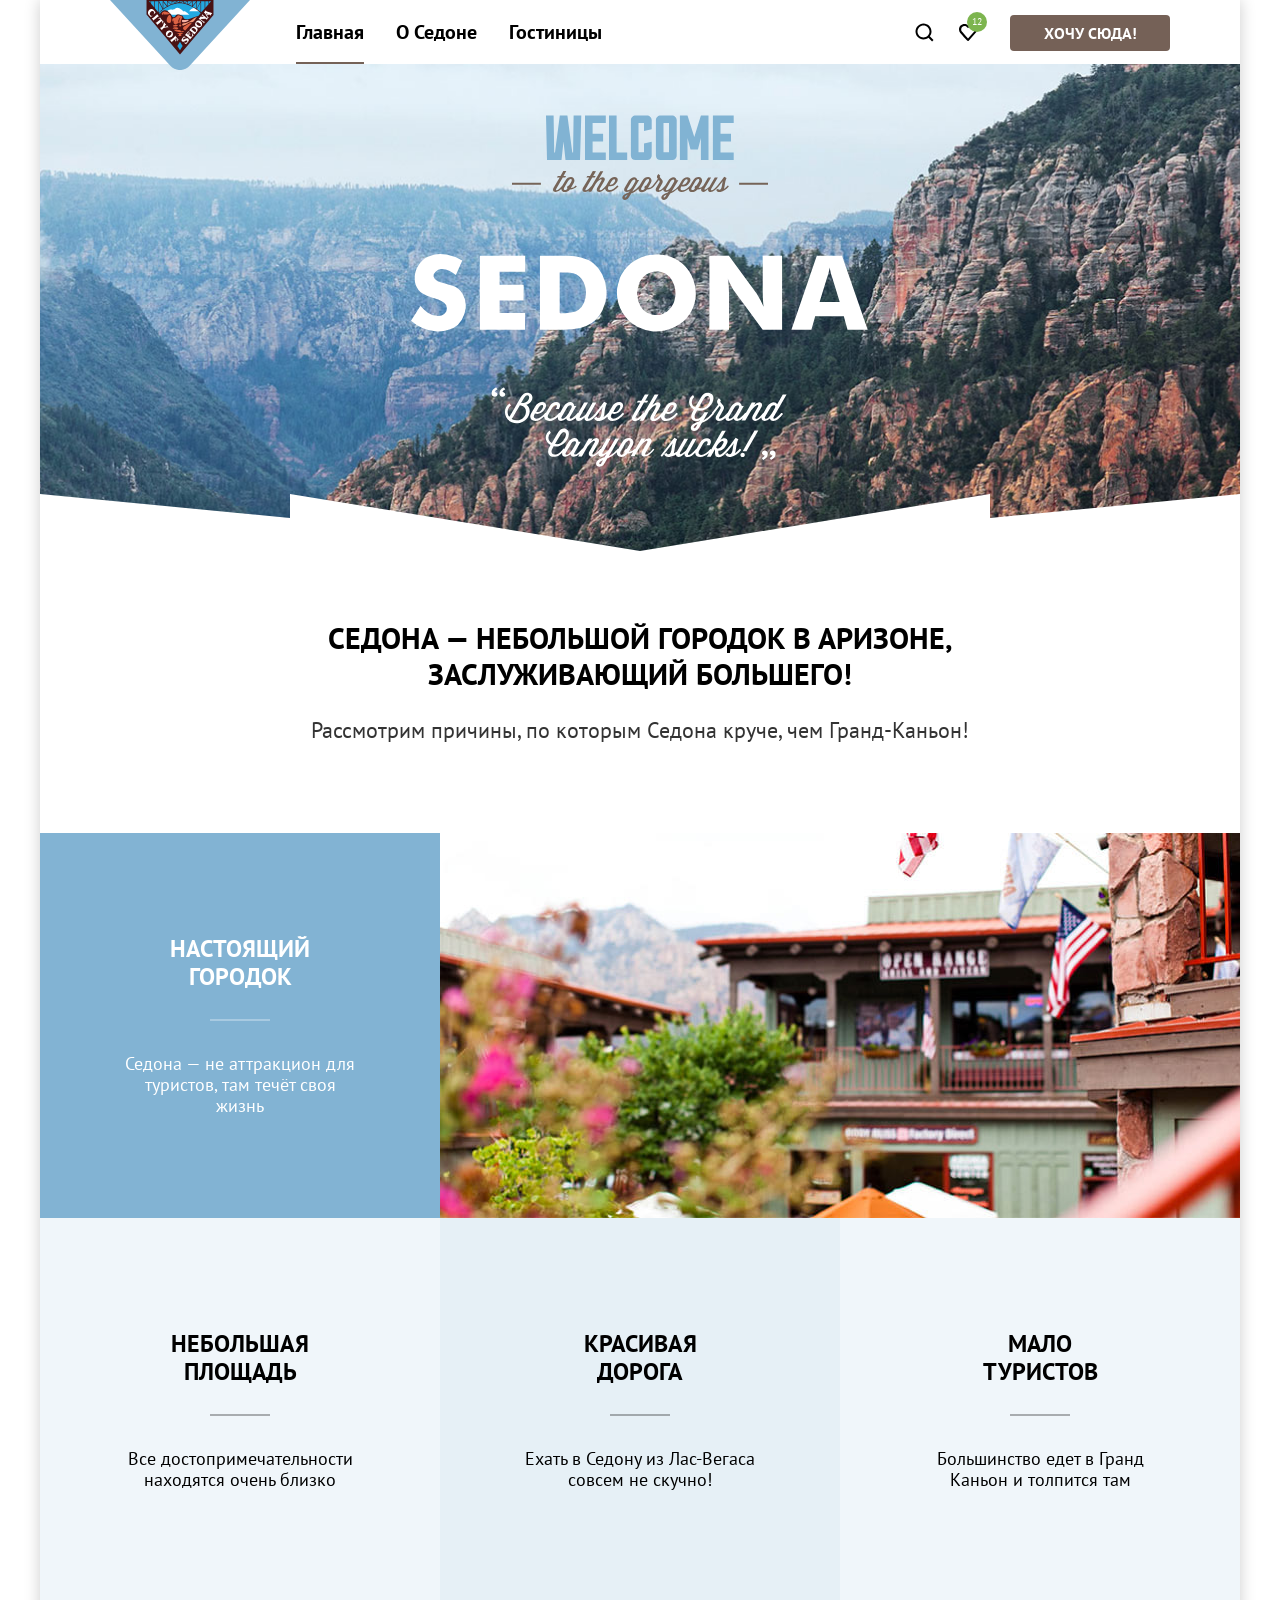
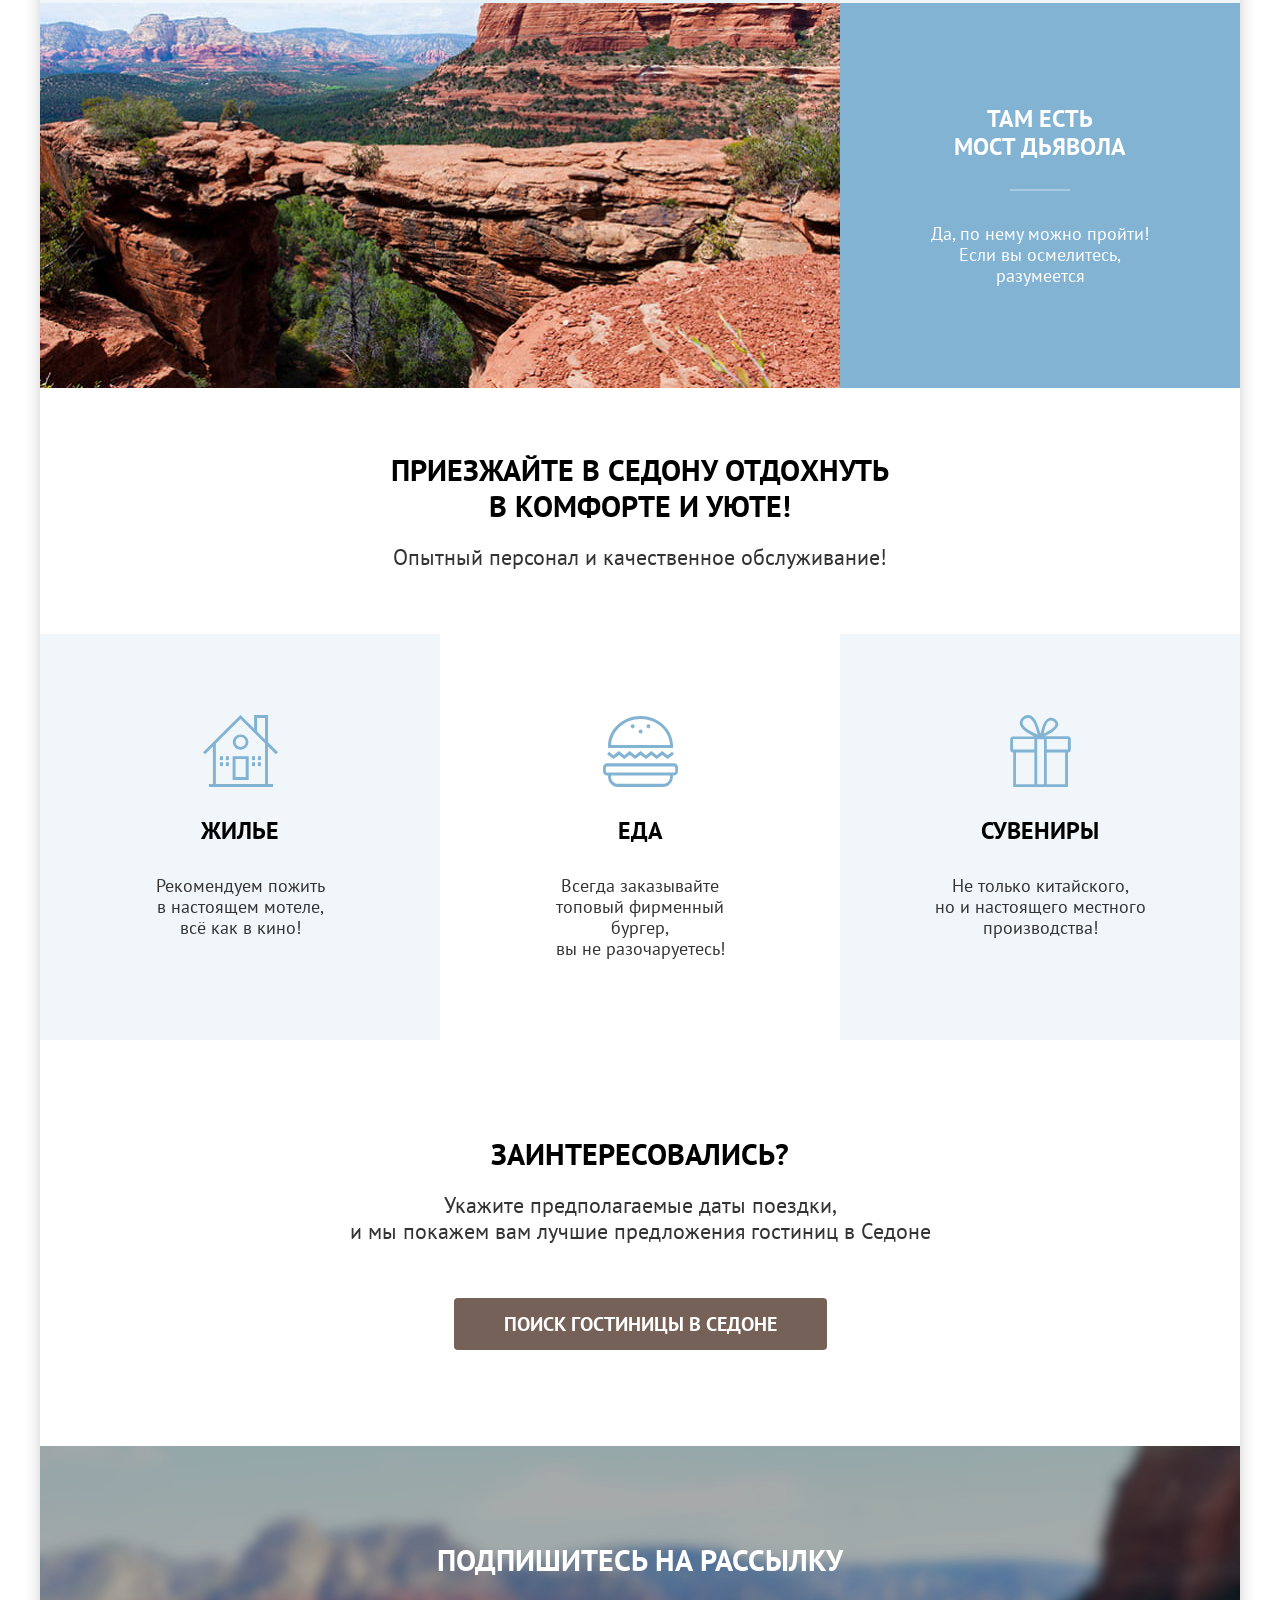
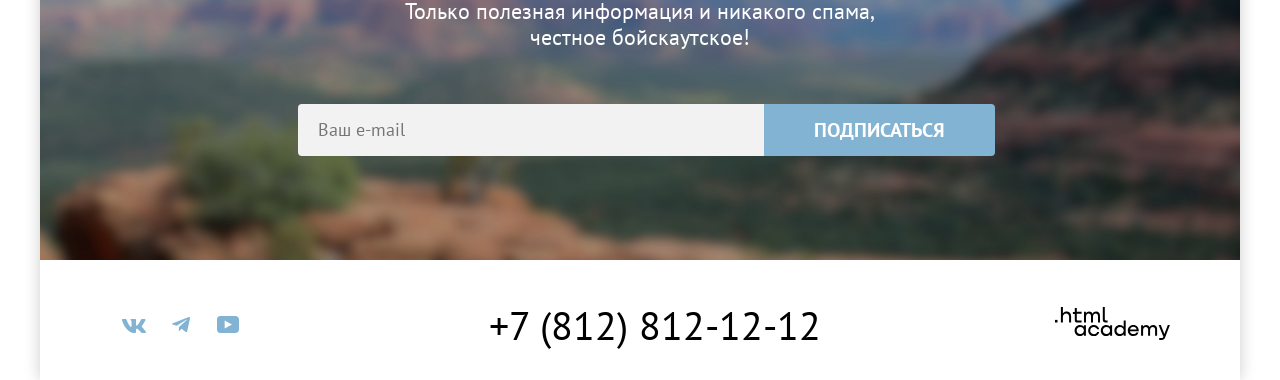
==== commit e1b8da59: "Добавляет верстку всех компонентов" ====
--- a/index.html
+++ b/index.html
@@ -28,17 +28,17 @@
           </ul>
         </nav>
         <ul class="navigation-user">
-          <li class="navigation-user-link navigation-user-link-search">
+          <li class="navigation-user-link">
             <a class="navigation-user-search" href="#">
               <span class="visually-hidden">Поиск</span></a>
           </li>
-          <li class="navigation-user-link navigation-user-link-favourites">
+          <li class="navigation-user-link">
             <a class="navigation-user-favourites" href="#">
               <span class="visually-hidden">Избранное</span></a>
             <span class="favourites">12</span>
           </li>
           <li class="navigation-user-item">
-            <a class="navigation-user-btn" href="#" >Хочу сюда!</a>
+            <a class="navigation-user-btn" href="#">Хочу сюда!</a>
           </li>
         </ul>
       </header>
@@ -64,26 +64,26 @@
             </li>
             <li class="reasons-item">
               <div class="reasons-item-title-wrapper">
-                <h3 class="reasons-item-title">Небольшая<br>площадь</h3>
+                <h3 class="reasons-item-title reasons-item-title-nopicture">Небольшая<br>площадь</h3>
                 <p class="reasons-item-text">Все достопримечательности находятся очень близко</p>
               </div>
             </li>
             <li class="reasons-item-lightblue">
               <div class="reasons-item-title-wrapper">
-                <h3 class="reasons-item-title">Красивая<br>дорога</h3>
+                <h3 class="reasons-item-title reasons-item-title-nopicture">Красивая<br>дорога</h3>
                 <p class="reasons-item-text">Ехать в Седону из Лас-Вегаса совсем не скучно!</p>
               </div>
             </li>
             <li class="reasons-item">
               <div class="reasons-item-title-wrapper">
-                <h3 class="reasons-item-title">Мало<br>туристов</h3>
+                <h3 class="reasons-item-title reasons-item-title-nopicture">Мало<br>туристов</h3>
                 <p class="reasons-item-text">Большинство едет в Гранд Каньон и толпится там</p>
               </div>
             </li>
             <li class="reasons-item-blue-another">
               <img class="reasons-item-img" src="images/photo-2.jpg" width="800" height="385" alt="Фото каньона">
               <div class="reasons-item-title-wrapper">
-                <h3 class="reasons-item-title">Там есть мост дьявола</h3>
+                <h3 class="reasons-item-title">Там есть<br> мост дьявола</h3>
                 <p class="reasons-item-text">Да, по нему можно пройти! Если вы осмелитесь, разумеется</p>
               </div>
             </li>
@@ -114,14 +114,13 @@
         <section class="interested">
           <h2 class="interested-title">Заинтересовались?</h2>
           <p class="interested-text">Укажите предполагаемые даты поездки, <br> и мы покажем вам лучшие предложения
-            гостиниц в
-            Седоне</p>
+            гостиниц в Седоне</p>
           <button class="search-button" type="button">Поиск гостиницы в Седоне</button>
         </section>
 
         <section class="subscribe">
           <h2 class="subscribe-title">Подпишитесь на рассылку</h2>
-          <p class="subscribe-text">Только полезная информация и никакого спама, честное бойскаутское!</p>
+          <p class="subscribe-text">Только полезная информация и никакого спама,<br> честное бойскаутское!</p>
           <form class="subscribe-form" action="https://echo.htmlacademy.ru/" method="post">
             <label for="email" class="visually-hidden">Введите Ваш e-mail</label>
             <input class="subscribe-input" type="email" name="email" id="email" placeholder="Ваш e-mail" required>
@@ -132,7 +131,7 @@
       <footer class="main-footer">
         <ul class="social-list">
           <li class="social-item">
-            <a  href="https://vk.com/htmlacademy">
+            <a href="https://vk.com/htmlacademy">
               <svg class="icon-vk" width="24" height="14" viewBox="0 0 24 14" fill="currentColor"
                 xmlns="http://www.w3.org/2000/svg">
                 <path fill-rule="evenodd" clip-rule="evenodd"
@@ -159,10 +158,11 @@
               <span class="visually-hidden">Ютуб</span></a>
           </li>
         </ul>
-        <a class="phone" href="tel:+78128121212">+7(812)812-12-12</a>
+        <a class="phone" href="tel:+78128121212">+7 (812) 812-12-12</a>
         <a class="logo-htmlacademy" href="https://htmlacademy.ru/intensive/htmlcss">
-          <svg class="icon-htmlacademy" width="115" height="33" viewBox="0 0 115 33" fill="currentColor" xmlns="http://www.w3.org/2000/svg">
-            <path d="M0 12.9V15.5H2.5V12.9H0Z"  />
+          <svg class="icon-htmlacademy" width="115" height="33" viewBox="0 0 115 33" fill="currentColor"
+            xmlns="http://www.w3.org/2000/svg">
+            <path d="M0 12.9V15.5H2.5V12.9H0Z" />
             <path
               d="M11.6 4.5C10 4.5 8.8 5.2 8 6.2H7.9V0H5.9V15.5H7.9V10.2C7.9 8.1 9.2 6.6 11.2 6.6C13 6.6 14.1 8 14.1 9.8V15.5H16.1V9.4C16.2 6.4 14.3 4.5 11.6 4.5Z" />
             <path
@@ -189,6 +189,148 @@
           <span class="visually-hidden">Логотип HTML Academy</span>
         </a>
       </footer>
+
+      <div class="modal-container modal-container-close">
+        <div class="modal">
+          <button class="modal-close-button" type="button">
+            <span class="visually-hidden">Закрыть</span>
+          </button>
+          <div class="modal-content">
+            <h2 class="modal-title">Поиск гостиницы в Седоне</h2>
+            <form class="modal-filter" action="http://echo.htmlacademy.ru" method="post">
+              <div class="date-in-wrapper">
+                <label class="date-in" for="date-input">Дата Заезда:</label>
+                <input class="date-input date-input-in" type="text" name="date-in" id="date-input" value="27 апреля 2020"
+                  placeholder="Выберите дату" aria-label="Дата заезда">
+                <button class="calendar" type="button" aria-label="Открыть календарь">
+                  <svg class="calendar-icon" width="16" height="15" viewBox="0 0 16 15" fill="currentColor"
+                    xmlns="http://www.w3.org/2000/svg">
+                    <path
+                      d="M5.75 10C6.05 10 6.25 9.8 6.25 9.5C6.25 9.2 6.05 9 5.75 9C5.45 9 5.25 9.2 5.25 9.5C5.25 9.8 5.45 10 5.75 10Z" />
+                    <path
+                      d="M15 2H13V0H12V2H4V0H3V2H1C0.4 2 0 2.4 0 3V14C0 14.5 0.4 15 1 15H15C15.5 15 16 14.5 16 14V3C16 2.4 15.5 2 15 2ZM15 14H1V7H15V14ZM1 6V3H3V5H4V3H12V5H13V3H15V6H1Z" />
+                    <path
+                      d="M8 10C8.3 10 8.5 9.8 8.5 9.5C8.5 9.2 8.3 9 8 9C7.7 9 7.5 9.2 7.5 9.5C7.5 9.8 7.7 10 8 10Z" />
+                    <path
+                      d="M10.25 10C10.55 10 10.75 9.8 10.75 9.5C10.75 9.2 10.55 9 10.25 9C9.95 9 9.75 9.2 9.75 9.5C9.75 9.8 9.95 10 10.25 10Z" />
+                    <path
+                      d="M5.75 11C5.45 11 5.25 11.2 5.25 11.5C5.25 11.8 5.45 12 5.75 12C6.05 12 6.25 11.8 6.25 11.5C6.25 11.2 6.05 11 5.75 11Z" "/>
+                    <path d=" M3.5 10C3.8 10 4 9.8 4 9.5C4 9.2 3.8 9 3.5 9C3.2 9 3 9.2 3 9.5C3 9.8 3.2 10 3.5 10Z" />
+                    <path
+                      d="M3.5 11C3.2 11 3 11.2 3 11.5C3 11.8 3.2 12 3.5 12C3.8 12 4 11.8 4 11.5C4 11.2 3.8 11 3.5 11Z" />
+                    <path
+                      d="M8 11C7.7 11 7.5 11.2 7.5 11.5C7.5 11.8 7.7 12 8 12C8.3 12 8.5 11.8 8.5 11.5C8.5 11.2 8.3 11 8 11Z" />
+                    <path
+                      d="M10.25 11C9.95 11 9.75 11.2 9.75 11.5C9.75 11.8 9.95 12 10.25 12C10.55 12 10.75 11.8 10.75 11.5C10.75 11.2 10.55 11 10.25 11Z" />
+                    <path
+                      d="M12.5 10C12.8 10 13 9.8 13 9.5C13 9.2 12.8 9 12.5 9C12.2 9 12 9.2 12 9.5C12 9.8 12.2 10 12.5 10Z"
+                      fill="black" />
+                    <path
+                      d="M12.5 11C12.2 11 12 11.2 12 11.5C12 11.8 12.2 12 12.5 12C12.8 12 13 11.8 13 11.5C13 11.2 12.8 11 12.5 11Z" />
+                  </svg>
+                </button>
+                <p class="date-alert date-in-error date-alert--visible">Мы не может отправить вас в прошлое.</p>
+              </div>
+              <div class="date-out-wrapper">
+                <label class="date-out" for="date-out">Дата Выезда:</label>
+                <input class="date-input date-input-out" type="text" name="date-out" id="date-out" value="1 сентября 2023"
+                  placeholder="Выберите дату" aria-label="Дата выезда">
+                <button class="calendar" type="button" aria-label="Открыть календарь">
+                  <svg class="calendar-icon" width="16" height="15" viewBox="0 0 16 15" fill="currentColor"
+                    xmlns="http://www.w3.org/2000/svg">
+                    <path
+                      d="M5.75 10C6.05 10 6.25 9.8 6.25 9.5C6.25 9.2 6.05 9 5.75 9C5.45 9 5.25 9.2 5.25 9.5C5.25 9.8 5.45 10 5.75 10Z" />
+                    <path
+                      d="M15 2H13V0H12V2H4V0H3V2H1C0.4 2 0 2.4 0 3V14C0 14.5 0.4 15 1 15H15C15.5 15 16 14.5 16 14V3C16 2.4 15.5 2 15 2ZM15 14H1V7H15V14ZM1 6V3H3V5H4V3H12V5H13V3H15V6H1Z" />
+                    <path
+                      d="M8 10C8.3 10 8.5 9.8 8.5 9.5C8.5 9.2 8.3 9 8 9C7.7 9 7.5 9.2 7.5 9.5C7.5 9.8 7.7 10 8 10Z" />
+                    <path
+                      d="M10.25 10C10.55 10 10.75 9.8 10.75 9.5C10.75 9.2 10.55 9 10.25 9C9.95 9 9.75 9.2 9.75 9.5C9.75 9.8 9.95 10 10.25 10Z" />
+                    <path
+                      d="M5.75 11C5.45 11 5.25 11.2 5.25 11.5C5.25 11.8 5.45 12 5.75 12C6.05 12 6.25 11.8 6.25 11.5C6.25 11.2 6.05 11 5.75 11Z" "/>
+                    <path d=" M3.5 10C3.8 10 4 9.8 4 9.5C4 9.2 3.8 9 3.5 9C3.2 9 3 9.2 3 9.5C3 9.8 3.2 10 3.5 10Z" />
+                    <path
+                      d="M3.5 11C3.2 11 3 11.2 3 11.5C3 11.8 3.2 12 3.5 12C3.8 12 4 11.8 4 11.5C4 11.2 3.8 11 3.5 11Z" />
+                    <path
+                      d="M8 11C7.7 11 7.5 11.2 7.5 11.5C7.5 11.8 7.7 12 8 12C8.3 12 8.5 11.8 8.5 11.5C8.5 11.2 8.3 11 8 11Z" />
+                    <path
+                      d="M10.25 11C9.95 11 9.75 11.2 9.75 11.5C9.75 11.8 9.95 12 10.25 12C10.55 12 10.75 11.8 10.75 11.5C10.75 11.2 10.55 11 10.25 11Z" />
+                    <path
+                      d="M12.5 10C12.8 10 13 9.8 13 9.5C13 9.2 12.8 9 12.5 9C12.2 9 12 9.2 12 9.5C12 9.8 12.2 10 12.5 10Z"
+                      fill="black" />
+                    <path
+                      d="M12.5 11C12.2 11 12 11.2 12 11.5C12 11.8 12.2 12 12.5 12C12.8 12 13 11.8 13 11.5C13 11.2 12.8 11 12.5 11Z" />
+                  </svg>
+                </button>
+                <p class="date-alert date-out-error date-alert--visible">На эти даты есть свободные номера. Пока есть.
+                </p>
+              </div>
+              <div class="number-of-people">
+                <div class="adults-wrapper">
+                  <label class="adults" for="adults-quantity">Взрослые:</label>
+                  <button class="less" type="button">
+                    <div class="less-icon-wrapper">
+                      <svg class="less-icon" width="14" height="2" viewBox="0 0 14 2" fill="currentColor"
+                        xmlns="http://www.w3.org/2000/svg">
+                        <path d="M0 0L0 2L14 2V0L0 0Z" />
+                      </svg>
+                    </div>
+                    <span class="visually-hidden">Меньше</span>
+                  </button>
+                  <input class="quantity" type="number" name="adults" id="adults-quantity" value="2">
+                  <button class="more" type="button">
+                    <div class="more-icon-wrapper">
+                      <svg class="more-icon" width="14" height="14" viewBox="0 0 14 14" fill="currentColor"
+                        xmlns="http://www.w3.org/2000/svg">
+                        <path d="M14 6H8V0H6V6H0V8H6V14H8V8H14V6Z" />
+                      </svg>
+                    </div>
+                    <span class="visually-hidden">Больше</span>
+                  </button>
+                </div>
+                <div class="childs-wrapper">
+                  <span class="childs">
+                    <label class="childs" for="childs-quantity">Дети:</label>
+                    <span class="tooltip">
+                      <button class="tooltip-toggle" type="button" aria-labelledby="tooltip-label-date">
+                        <svg class="tooltip-icon" width="26" height="26" viewBox="0 0 26 26" fill="none"
+                          xmlns="http://www.w3.org/2000/svg">
+                          <circle cx="13" cy="13" r="13" fill="#83B3D3" />
+                          <path fill-rule="evenodd" clip-rule="evenodd" d="M12 7H14V9H12V7ZM14 19H12V10H14V19Z"
+                            fill="white" />
+                        </svg>
+                      </button>
+                      <span class="tooltip-text" role="tooltip" id="tooltip-label-date">Укажите количество детей,
+                        которые будут с вами, возраст которых от 6 до
+                        18 лет. Дети до 6 лет размещаются бесплатно.</span>
+                    </span>
+                  </span>
+                  <button class="less" type="button">
+                    <div class="less-icon-wrapper">
+                      <svg class="less-icon" width="14" height="2" viewBox="0 0 14 2" fill="currentColor"
+                        xmlns="http://www.w3.org/2000/svg">
+                        <path d="M0 0L0 2L14 2V0L0 0Z" />
+                      </svg>
+                    </div>
+                    <span class="visually-hidden">Меньше</span>
+                  </button>
+                  <input class="quantity" type="number" name="childs" id="childs-quantity" value="2">
+                  <button class="more" type="button">
+                    <div class="more-icon-wrapper">
+                      <svg class="more-icon" width="14" height="14" viewBox="0 0 14 14" fill="currentColor"
+                        xmlns="http://www.w3.org/2000/svg">
+                        <path d="M14 6H8V0H6V6H0V8H6V14H8V8H14V6Z" />
+                      </svg>
+                    </div>
+                    <span class="visually-hidden">Больше</span>
+                  </button>
+                </div>
+              </div>
+              <button class="modal-search-button" type="submit">Найти</button>
+            </form>
+          </div>
+        </div>
+      </div>
     </div>
   </body>
 
--- a/styles/styles.css
+++ b/styles/styles.css
@@ -64,11 +64,11 @@
   width: 140px;
   height: 70px;
   z-index: 1;
+  transition: transform 0.3s ease;
 }
 
 .main-header {
   display: flex;
-  align-items: center;
   min-height: 64px;
   padding: 0 70px;
   margin-bottom: -6px;
@@ -89,7 +89,7 @@
   left: 16px;
   right: 16px;
   height: 2px;
-  bottom: 2px;
+  bottom: 0;
   background-color: #756257;
 }
 
@@ -110,20 +110,35 @@
   justify-content: end;
   margin-left: auto;
   width: 370px;
-  align-items: center;
-}
-
-.navigation-user-link-search {
+}
+
+.navigation-user-search {
   background-image: url("../images/icons/search.svg");
   background-repeat: no-repeat;
   background-position: center;
-}
-
-.navigation-user-link-favourites {
+  transition: transform 0.3s ease;
+}
+
+.navigation-user-favourites {
   margin-right: 20px;
   background-image: url("../images/icons/heart.svg");
   background-repeat: no-repeat;
   background-position: center;
+  transition: transform 0.3s ease;
+}
+
+.navigation-user-search:hover,
+.navigation-user-search:focus-visible,
+.navigation-user-favourites:hover,
+.navigation-user-favourites:focus-visible {
+  opacity: 0.6;
+  transform: scale(1.2);
+}
+
+.navigation-user-search:active,
+.navigation-user-favourites:active {
+  opacity: 0.3;
+  transform: scale(0.95);
 }
 
 .favourites {
@@ -132,14 +147,15 @@
   top: 12px;
   left: 45%;
   background-color: #7db54f;
-  border-radius: 50%;
+  border-radius: 100vw;
   font-size: 10px;
   line-height: 10px;
   color: #ffffff;
-  width: 20px;
+  min-width: 20px;
   height: 20px;
   text-align: center;
   align-content: center;
+  padding: 5px;
 }
 
 .navigation-link {
@@ -151,7 +167,23 @@
   text-decoration: none;
   list-style-type: none;
   padding: 20px 16px;
-}
+  transition: transform 0.3s ease;
+}
+
+.navigation-link:hover,
+.navigation-link:focus-visible,
+.logo:hover,
+.logo:focus-visible {
+  opacity: 0.6;
+  transform: scale(1.05);
+}
+
+.navigation-link:active,
+.logo:active {
+  opacity: 0.3;
+  transform: scale(0.95);
+}
+
 
 .navigation-user-search,
 .navigation-user-favourites {
@@ -175,14 +207,16 @@
   color: #ffffff;
   border-radius: 4px;
   text-align: center;
+  transition: transform 0.3s ease;
+  margin-top: 15px;
 }
 
 .navigation-user-btn:hover,
-.navigation-user-btn:focus,
+.navigation-user-btn:focus-visible,
 .search-button:hover,
-.search-button:focus,
+.search-button:focus-visible,
 .catalog-item-link:hover,
-.catalog-item-link:focus {
+.catalog-item-link:focus-visible {
   background-color: #615048;
 }
 
@@ -191,6 +225,16 @@
 .catalog-item-link:active {
   background-color: #756157;
   color: rgba(255, 255, 255, 0.3);
+}
+
+.search-button:disabled,
+.subscribe-button:disabled,
+.hotels-filter-btn:disabled,
+.catalog-item-btn:disabled {
+  background-color: #e5e5e5;
+  color: #ffffff;
+  cursor: not-allowed;
+  pointer-events: none;
 }
 
 .disabled {
@@ -206,7 +250,7 @@
     url("../images/index-background.jpg");
   background-repeat: no-repeat, no-repeat;
   background-position: bottom, center;
-  background-size: 100% auto, cover;
+  background-size: auto, cover;
   background-color: rgba(131, 179, 211, 0.60);
   padding: 51px 371px 80px 371px;
 }
@@ -254,6 +298,7 @@
   align-items: center;
   text-align: center;
   padding: 0 85px;
+  width: 400px;
 }
 
 .reasons-item {
@@ -305,7 +350,7 @@
   display: block;
   width: 75px;
   height: 72px;
-  margin-bottom: 24px;
+  margin-bottom: 30px;
   background-repeat: no-repeat;
   background-position: center;
   background-size: contain;
@@ -332,15 +377,14 @@
 }
 
 .reasons-title,
-.service-title,
-.interested-title,
-.subscribe-title,
 .search-result-hotels,
-.subscribe-catalog-title {
+.subscribe-catalog-title,
+.modal-title {
   font-size: 30px;
   line-height: 36px;
   font-weight: 700;
   text-transform: uppercase;
+  margin: 0 0 25px 0;
 }
 
 .reason-text,
@@ -351,6 +395,7 @@
   color: #333333;
   font-size: 22px;
   line-height: 26px;
+  margin: 0;
 }
 
 .reasons-item-text {
@@ -359,38 +404,22 @@
 
 .reasons-item-title {
   margin: 0 0 62px 0;
-}
-
-.reasons-item-title-wrapper {
   position: relative;
 }
 
-.reasons-item-title-wrapper::after {
+.reasons-item-title::after {
   content: "";
   position: absolute;
   width: 60px;
   height: 2px;
-  bottom: 2px;
+  bottom: -30px;
   background-color: rgba(255, 255, 255, 0.3);
-  top: 50%;
-}
-
-.reasons-item,
-.reasons-item-lightblue {
-  position: relative;
-}
-
-.reasons-item::after,
-.reasons-item-lightblue::after {
-  content: "";
-  position: absolute;
-  width: 60px;
-  height: 2px;
-  bottom: 2px;
+  left: 50%;
+  transform: translateX(-50%);
+}
+
+.reasons-item-title-nopicture:after {
   background-color: rgba(0, 0, 0, 0.3);
-  top: 50%;
-  transform: translateX(30px);
-  right: 50%;
 }
 
 .reasons-item-title,
@@ -399,6 +428,16 @@
   line-height: 28px;
   font-weight: 700;
   text-transform: uppercase;
+}
+
+.service-title,
+.interested-title,
+.subscribe-title{
+  font-size: 30px;
+  line-height: 36px;
+  font-weight: 700;
+  text-transform: uppercase;
+  margin: 0 0 20px 0;
 }
 
 .service-item-text {
@@ -436,6 +475,7 @@
   border: none;
   border-radius: 4px;
   cursor: pointer;
+  transition: transform 0.3s ease;
 }
 
 .subscribe-button {
@@ -445,14 +485,15 @@
   cursor: pointer;
   margin: 0;
   border: none;
+  transition: transform 0.3s ease;
 }
 
 .subscribe-button:hover,
-.subscribe-button:focus,
+.subscribe-button:focus-visible,
 .hotels-filter-btn:hover,
-.hotels-filter-btn:focus,
+.hotels-filter-btn:focus-visible,
 .catalog-item-btn:hover,
-.catalog-item-btn:focus {
+.catalog-item-btn:focus-visible {
   background-color: #68a2ca;
 }
 
@@ -503,7 +544,8 @@
   display: flex;
   justify-content: space-between;
   align-items: center;
-  padding: 40px 0 30px;
+  margin: 40px 0 30px;
+  padding: 5px 0;
 }
 
 .social-list {
@@ -526,23 +568,24 @@
 .icon-vk,
 .icon-tg,
 .icon-youtube {
-  color: #83b3d3;
+  fill: #83b3d3;
+  transition: transform 0.3s ease;
 }
 
 
 .icon-vk:hover,
 .icon-tg:hover,
 .icon-youtube:hover,
-.icon-vk:focus,
-.icon-tg:focus,
-.icon-youtube:focus {
-  color: #68a2ca;
+.icon-vk:focus-visible,
+.icon-tg:focus-visible,
+.icon-youtube:focus-visible {
+  fill: #68a2ca;
 }
 
 .icon-vk:active,
 .icon-tg:active,
 .icon-youtube:active {
-  color: rgba(104, 162, 202, 0.3);
+  fill: rgba(104, 162, 202, 0.3);
 }
 
 .phone {
@@ -552,29 +595,41 @@
   line-height: 40px;
   color: #000000;
   text-decoration: none;
+  transition: transform 0.3s ease;
+  padding-left: 30px;
+}
+
+.phone:hover,
+.phone:focus-visible {
+  color: #756157;
+}
+
+.phone:active {
+  color: rgba(117, 97, 87, 0.3);
 }
 
 .logo-htmlacademy {
   width: 240px;
   margin-right: 70px;
   text-align: end;
+  transition: transform 0.3s ease;
 }
 
 .icon-htmlacademy {
-  color: #000000;
+  fill: #000000;
 }
 
 .icon-htmlacademy:hover,
-.icon-htmlacademy:focus,
-.phone:hover,
-.phone:focus {
-  color: #756157;
+.icon-htmlacademy:focus-visible {
+  fill: #756157;
 }
 
 .icon-htmlacademy:active,
 .phone:active {
-  color: rgba(117, 97, 87, 0.3);
-}
+  fill: rgba(117, 97, 87, 0.3);
+}
+
+
 
 /* Каталог */
 .catalog-filter {
@@ -645,14 +700,16 @@
   margin: 0;
 }
 
-.infrastructure-item label {
+.infrastructure-item,
+.type-of-housing-item {
   display: flex;
   gap: 16px;
   align-items: center;
-  cursor: pointer;
-}
-
-.infrastructure-item:not(:last-child) {
+  transition: transform 0.3s ease;
+}
+
+.infrastructure-item:not(:last-child),
+.type-of-housing-item:not(:last-child) {
   margin-bottom: 16px;
 }
 
@@ -663,29 +720,48 @@
   border: none;
   border-radius: 4px;
   background-color: #ffffff;
-  cursor: pointer;
   margin: 0;
 }
 
 .infrastructure-item input:checked {
   background-image: url("../images/icons/checkmark.svg");
   background-repeat: no-repeat;
-  background-position: center;
-}
-
-.infrastructure-item input:hover,
-.type-of-housing-item input:hover {
+  background-position: center center;
+}
+
+.infrastructure-item:hover input:not([disabled]),
+.type-of-housing-item:hover input:not([disabled]) {
   background-color: rgba(255, 255, 255, 0.6);
 }
 
-.infrastructure-item input:focus,
-.type-of-housing-item input:focus {
+.infrastructure-item:hover input:not([disabled]) + label,
+.type-of-housing-item:hover input:not([disabled]) + label {
+  color: rgba(255, 255, 255, 0.6);
+}
+
+.infrastructure-item input:focus-visible,
+.type-of-housing-item input:focus-visible {
   outline: 2px solid #83b3d3;
 }
 
-.infrastructure-item input:active,
-.type-of-housing-item input:active {
+.infrastructure-item:active input:not([disabled]),
+.type-of-housing-item:active input:not([disabled]) {
   background-color: rgba(255, 255, 255, 0.3);
+}
+
+.infrastructure-item:active input:not([disabled]) + label,
+.type-of-housing-item:active input:not([disabled]) + label {
+  color: rgba(255, 255, 255, 0.3);
+}
+
+.infrastructure-item input[disabled],
+.type-of-housing-item input[disabled] {
+  opacity: 0.1;
+}
+
+.infrastructure-item input[disabled] + label,
+.type-of-housing-item input[disabled] + label {
+  opacity: 0.1;
 }
 
 .type-of-housing {
@@ -698,17 +774,6 @@
 .type-of-housing-list {
   padding: 0;
   margin: 0;
-}
-
-.type-of-housing-item label{
-  display: flex;
-  gap: 16px;
-  align-items: center;
-  cursor: pointer;
-}
-
-.type-of-housing-item:not(:last-child) {
-  margin-bottom: 16px;
 }
 
 .type-of-housing-item input {
@@ -718,7 +783,6 @@
   border: none;
   border-radius: 50%;
   background-color: #ffffff;
-  cursor: pointer;
 }
 
 .type-of-housing-item input:checked {
@@ -731,7 +795,7 @@
   border: none;
   margin: 0;
   padding: 0;
-  max-width: 288px;
+  width: 288px;
   margin-right: 50px;
 }
 
@@ -752,29 +816,85 @@
   margin-right: auto;
 }
 
-.card-container {
-  width: 286px;
-}
-
-.card-content {
-  display: flex;
-}
-
-.card-content input {
+.range {
+  width: 288px;
+}
+
+.range-wrapper-inputs {
+  display: grid;
+  grid-template-columns: 1fr 1fr;
+  gap: 2px;
+}
+
+.range-wrapper-inputs input {
   font-size: 18px;
   line-height: 24px;
   font-weight: 700;
   background-color: #f2f2f2;
   padding: 12px 0 12px 20px;
-  width: 141px;
-}
-
-.card-content input:first-child {
+  width: 143px;
+  margin-bottom: 48px;
+  border: none;
+}
+
+input[name="min-price"] {
   border-radius: 4px 0 0 4px;
-}
-
-.card-content input:last-child {
+  background-image: url("../images/icons/from.svg");
+  background-repeat: no-repeat;
+  background-position: 106px 20px;
+}
+
+input[name="max-price"] {
   border-radius: 0 4px 4px 0;
+  background-image: url("../images/icons/to.svg");
+  background-repeat: no-repeat;
+  background-position: 106px 20px;
+}
+
+.range-scale {
+  position: relative;
+  height: 4px;
+  background-color: rgba(255, 255, 255, 0.3);
+}
+
+.range-bar {
+  position: absolute;
+  height: 4px;
+  background-color: #ffffff;
+}
+
+.range-toggle {
+  position: absolute;
+  width: 20px;
+  height: 20px;
+  border-radius: 5px;
+  border: none;
+  background-color: #ffffff;
+  cursor: pointer;
+}
+
+.range-toggle:focus-visible {
+  outline: 3px solid #83b3d3;
+}
+
+.range-toggle:active {
+  outline: 2px solid #83b3d3;
+}
+
+.range-toggle-min {
+  left: 0;
+  top: -8px;
+}
+
+.range-toggle-max {
+  left: 226px;
+  top: -8px;
+}
+
+.range-input::-webkit-outer-spin-button,
+.range-input::-webkit-inner-spin-button {
+  appearance: none;
+  margin: 0;
 }
 
 .hotels-filter-btn,
@@ -811,13 +931,14 @@
   height: 36px;
   margin: 0;
   padding: 0;
+  transition: transform 0.3s ease;
 }
 
 .hotels-filter-btn-reset:hover {
-  color: #ffffff;
-}
-
-.hotels-filter-btn-reset:focus {
+  color: rgba(255, 255, 255, 0.6);
+}
+
+.hotels-filter-btn-reset:focus-visible {
   border: 3px solid #83b3d3;
   border-radius: 4px;
 }
@@ -861,6 +982,7 @@
   height: 48px;
   border: 2px solid #e5e5e5;
   border-radius: 4px;
+  transition: transform 0.3s ease;
 }
 
 .search-result-view-item:hover,
@@ -868,7 +990,7 @@
   border-color: #000000;
 }
 
-.search-result-view-item:focus {
+.search-result-view-item:focus-visible {
   border-color: #68a2ca;
 }
 
@@ -897,7 +1019,7 @@
   margin: 0;
 }
 
-.search-result select {
+.search-result-select {
   width: 292px;
   height: 49px;
   font-family: inherit;
@@ -908,13 +1030,19 @@
   border: 1px solid #e5e5e5;
   border-radius: 4px;
   appearance: none;
+  background-color: #ffffff;
   background-image: url("../images/icons/arrow-down.svg");
   background-repeat: no-repeat;
   background-position: 95% 50%;
+  transition: transform 0.3s ease;
+}
+
+.search-result-select option {
+  background-color: #ffffff;
 }
 
 .search-result select:hover,
-.search-result select:focus {
+.search-result select:focus-visible {
   border-color: #68a2ca;
 }
 
@@ -985,6 +1113,7 @@
   border-radius: 4px;
   align-self: center;
   margin: 0;
+  transition: transform 0.3s ease;
 }
 
 .catalog-item-btn {
@@ -995,6 +1124,35 @@
   border-radius: 4px;
   cursor: pointer;
   align-self: center;
+  transition: transform 0.3s ease;
+}
+
+.catalog-item-btn-chosen {
+  font-family: inherit;
+  padding: 8px 18px;
+  background-color: #7Db54f;
+  border: none;
+  border-radius: 4px;
+  cursor: pointer;
+  align-self: center;
+  transition: transform 0.3s ease;
+}
+
+.catalog-item-btn-chosen:hover,
+.catalog-item-btn-chosen:focus-visible {
+  background-color: #6c9e42;
+}
+
+.catalog-item-btn-chosen:active {
+  background-color: #7db54f;
+  color: rgba(255, 255, 255, 0.3);
+}
+
+.catalog-item-btn-chosen:disabled {
+  background-color: #e5e5e5;
+  color: #ffffff;
+  cursor: not-allowed;
+  pointer-events: none;
 }
 
 .catalog-item-title {
@@ -1003,6 +1161,7 @@
   font-weight: 700;
   color: #000000;
   margin: 0;
+  transition: transform 0.3s ease;
 }
 
 .catalog-item a {
@@ -1014,6 +1173,21 @@
   width: 100%;
   height: 212px;
   object-fit: cover;
+  transition: transform 0.3s ease;
+}
+
+.catalog-item img:hover,
+.catalog-item img:focus-visible,
+.catalog-item-title-link:hover,
+.catalog-item-title-link:focus-visible {
+  opacity: 0.5;
+  transform: scale(1.05);
+}
+
+.catalog-item img:active,
+.catalog-item-title-link:active {
+  opacity: 0.3;
+  transform: scale(0.95);
 }
 
 .catalog-item-type,
@@ -1034,6 +1208,26 @@
   background-position: left center;
   overflow: hidden;
   align-self: center;
+}
+
+.stars-1 {
+  width: 24px;
+}
+
+.stars-2 {
+  width: 48px;
+}
+
+.stars-3 {
+  width: 72px;
+}
+
+.stars-4 {
+  width: 96px;
+}
+
+.stars-5 {
+  width: 120px;
 }
 
 .catalog-item-rating {
@@ -1067,8 +1261,12 @@
   font-weight: 700;
 }
 
+.pagination-link {
+  transition: transform 0.3s ease;
+}
+
 .pagination-link:hover,
-.pagination-link:focus {
+.pagination-link:focus-visible {
   background-color: #68a2ca;
   border-radius: 4px;
 }
@@ -1104,11 +1302,398 @@
 .pagination-item-active a {
   color: #000000;
   background-color: #f2f2f2;
+  transition: transform 0.3s ease;
 }
 
 .pagination-item-active a:hover,
-.pagination-item-active a:focus,
+.pagination-item-active a:focus-visible,
 .pagination-item-active a:active {
   color: #000000;
   background-color: #f2f2f2;
 }
+
+/* Модальное окно */
+.modal-container {
+  position: fixed;
+  top: 0;
+  left: 0;
+  display: flex;
+  width: 100%;
+  height: 100%;
+  background-color: rgba(242, 242, 242, 0.8);
+  z-index: 2;
+}
+
+.modal {
+  width: 717px;
+  min-height: 576px;
+  background-color: #ffffff;
+  border-radius: 30px;
+  box-shadow: 0 25px 50px 0 rgba(0, 0, 0, 0.15);
+  padding: 64px 70px;
+  position: relative;
+  margin: auto;
+}
+
+.modal-title {
+  margin: 0 0 64px 0;
+  text-align: left;
+}
+
+.modal-content {
+  position: relative;
+}
+
+.modal-close-button {
+  position: absolute;
+  width: 52px;
+  height: 52px;
+  border-radius: 50%;
+  background-color: #f2f2f2;
+  border: none;
+  right: 52px;
+  padding: 0;
+  cursor: pointer;
+  top: 0;
+  margin-top: 63px;
+  z-index: 10;
+  transition: background-color 0.15s ease, transform 0.1s ease;
+  display: flex;
+  align-items: center;
+  justify-content: center;
+}
+
+.modal-close-button:after,
+.modal-close-button:before {
+  content: "";
+  display: block;
+  width: 20px;
+  height: 2px;
+  background-color: #000000;
+  position: absolute;
+  transform-origin: center center;
+}
+
+.modal-close-button::after {
+  transform: rotate(45deg);
+}
+
+.modal-close-button::before {
+  transform: rotate(-45deg);
+}
+
+.modal-close-button:hover {
+  background-color: #e6e6e6;
+}
+
+.modal-close-button:focus-visible {
+  outline: 3px solid #83b3d3;
+  background-color: #e6e6e6;
+}
+
+.modal-close-button:active {
+  background-color: #e6e6e6;
+}
+
+.modal-close-button:active::after,
+.modal-close-button:active::before {
+  background-color: #808080;
+}
+
+.date-in,
+.date-out,
+.adults,
+.childs {
+  font-size: 20px;
+  line-height: 24px;
+  font-weight: 700;
+  margin: 0;
+  padding: 12px 0;
+}
+
+.date-in-wrapper,
+.date-out-wrapper,
+.adults-wrapper,
+.childs-wrapper {
+  display: flex;
+}
+
+.date-in-wrapper,
+.date-out-wrapper {
+  margin-bottom: 48px;
+  position: relative;
+}
+
+span.childs + label {
+  position: relative;
+}
+
+.number-of-people {
+  display: flex;
+  justify-content: space-between;
+  margin-bottom: 48px;
+}
+
+.date-in,
+.date-out,
+.adults,
+.childs {
+  width: 137px;
+}
+
+.date-input {
+  font-family: inherit;
+  font-size: 18px;
+  line-height: 24px;
+  font-weight: 700;
+  width: 440px;
+  padding: 12px 60px 12px 20px;
+  border-radius: 4px;
+  border: none;
+  background-color: #f2f2f2;
+}
+
+.date-input:hover,
+.quantity:hover {
+  background-color: #e6e6e6;
+}
+
+.date-input:focus-visible,
+.quantity:focus-visible {
+  background-color: #e6e6e6;
+  outline: 3px solid #83b3d3;
+  z-index: 1;
+}
+
+.calendar {
+  position: absolute;
+  right: 22px;
+  top: 50%;
+  transform: translateY(-50%);
+  background: transparent;
+  border: none;
+  cursor: pointer;
+  padding: 0;
+  z-index: 3;
+  display: flex;
+  align-items: center;
+  justify-content: center;
+  transition: transform 0.1s ease, color 0.2s ease;
+}
+
+.calendar-icon {
+  width: 20px;
+  height: 20px;
+  padding: 2px 2px 3px 2px;
+  fill: #756157;
+  fill-opacity: 0.3;
+}
+
+.calendar:hover .calendar-icon,
+.date-input:hover + .calendar .calendar-icon {
+  fill: #000000;
+  fill-opacity: 1;
+}
+
+.calendar:focus-visible {
+  outline: 3px solid #83b3d3;
+  border-radius: 2px;
+  outline-offset: 2px;
+}
+
+.calendar:active .calendar-icon {
+  transform: scale(0.95);
+  fill: #756157;
+  fill-opacity: 0.3;
+}
+
+.date-alert {
+  font-size: 16px;
+  position: absolute;
+  top: 50px;
+  left: 157px;
+  margin: 0;
+  display: none;
+}
+
+.date-alert--visible {
+  display: block;
+}
+
+.date-in-error {
+  color: #ff5757;
+}
+
+.quantity {
+  font-family: inherit;
+  font-size: 18px;
+  line-height: 20px;
+  font-weight: 700;
+  width: 31px;
+  max-width: 60px;
+  border: none;
+  background-color: #f2f2f2;
+  text-align: center;
+  padding: 0 5px;
+}
+
+.quantity::-webkit-outer-spin-button,
+.quantity::-webkit-inner-spin-button {
+  -webkit-appearance: none;
+}
+
+.less-icon-wrapper,
+.more-icon-wrapper {
+  width: 20px;
+  height: 20px;
+  display: flex;
+  justify-content: center;
+  align-items: center;
+  position: relative;
+}
+
+.less,
+.more {
+  width: 40px;
+  height: 48px;
+  padding: 14px 10px;
+  position: relative;
+  cursor: pointer;
+  border: none;
+}
+
+.less {
+  border-radius: 4px 0 0 4px;
+}
+
+.more {
+  border-radius: 0 4px 4px 0;
+}
+
+.less-icon,
+.more-icon {
+  fill: #756157;
+  fill-opacity: 0.3;
+  transition: color 0.2s ease;
+}
+
+.less:hover svg,
+.more:hover svg {
+  fill: #000000;
+  fill-opacity: 1;
+}
+
+.less:focus-visible svg,
+.more:focus-visible svg {
+  fill: #000000;
+  fill-opacity: 1;
+}
+
+.less:focus-visible .less-icon-wrapper,
+.more:focus-visible .more-icon-wrapper {
+  outline: 3px solid #82b3d3;
+  border-radius: 4px;
+
+}
+
+.less:active svg,
+.more:active svg {
+  fill: #756157;
+  fill-opacity: 0.3;
+}
+
+.tooltip {
+  position: absolute;
+  width: 26px;
+  height: 26px;
+  margin-left: 10px;
+}
+
+.tooltip-toggle {
+  border: none;
+  background-color: transparent;
+  padding: 0;
+  margin: 0;
+  display: block;
+}
+
+.tooltip-icon {
+  width: 100%;
+  height: 100%;
+  display: block;
+}
+
+.tooltip-toggle:hover .tooltip-icon {
+  opacity: 0.8;
+  transform: scale(1.1);
+}
+
+.tooltip-text {
+  background-color: #333333;
+  box-shadow: 0 15px 30px 0 rgba(0, 0, 0, 0.3);
+  border-radius: 10px;
+  width: 256px;
+  font-size: 16px;
+  line-height: 20px;
+  color: #ffffff;
+  padding: 15px 18px 18px 22px;
+  position: absolute;
+  top: 100%;
+  margin-top: 15px;
+  left: 50%;
+  transform: translateX(-50%);
+  display: none;
+}
+
+.tooltip-text::after {
+  content: "";
+  background-image: url("../images/icons/tooltip-arrow.svg");
+  background-repeat: no-repeat;
+  width: 19px;
+  height: 9px;
+  position: absolute;
+  bottom: 100%;
+  left: 0;
+  right: 0;
+  margin-left: auto;
+  margin-right: auto;
+}
+
+.tooltip-toggle:hover + .tooltip-text,
+.tooltip-toggle:focus + .tooltip-text {
+  display: block;
+}
+
+.modal-search-button {
+  padding: 18px 250px;
+  width: 100%;
+  height: 60px;
+  background-color: #83b3d3;
+  border-radius: 10px;
+  border: none;
+  color: #ffffff;
+  font-family: inherit;
+  font-size: 20px;
+  line-height: 24px;
+  font-weight: 700;
+  text-transform: uppercase;
+  cursor: pointer;
+}
+
+.modal-search-button:hover {
+  background-color: #68a2ca;
+}
+
+.modal-search-button:focus-visible {
+  background-color: #68a2ca;
+}
+
+.modal-search-button:active {
+  background-color: #68a2ca;
+  color: rgba(255, 255, 255, 0.3)
+}
+
+
+.modal-container-close {
+  display: none;
+}
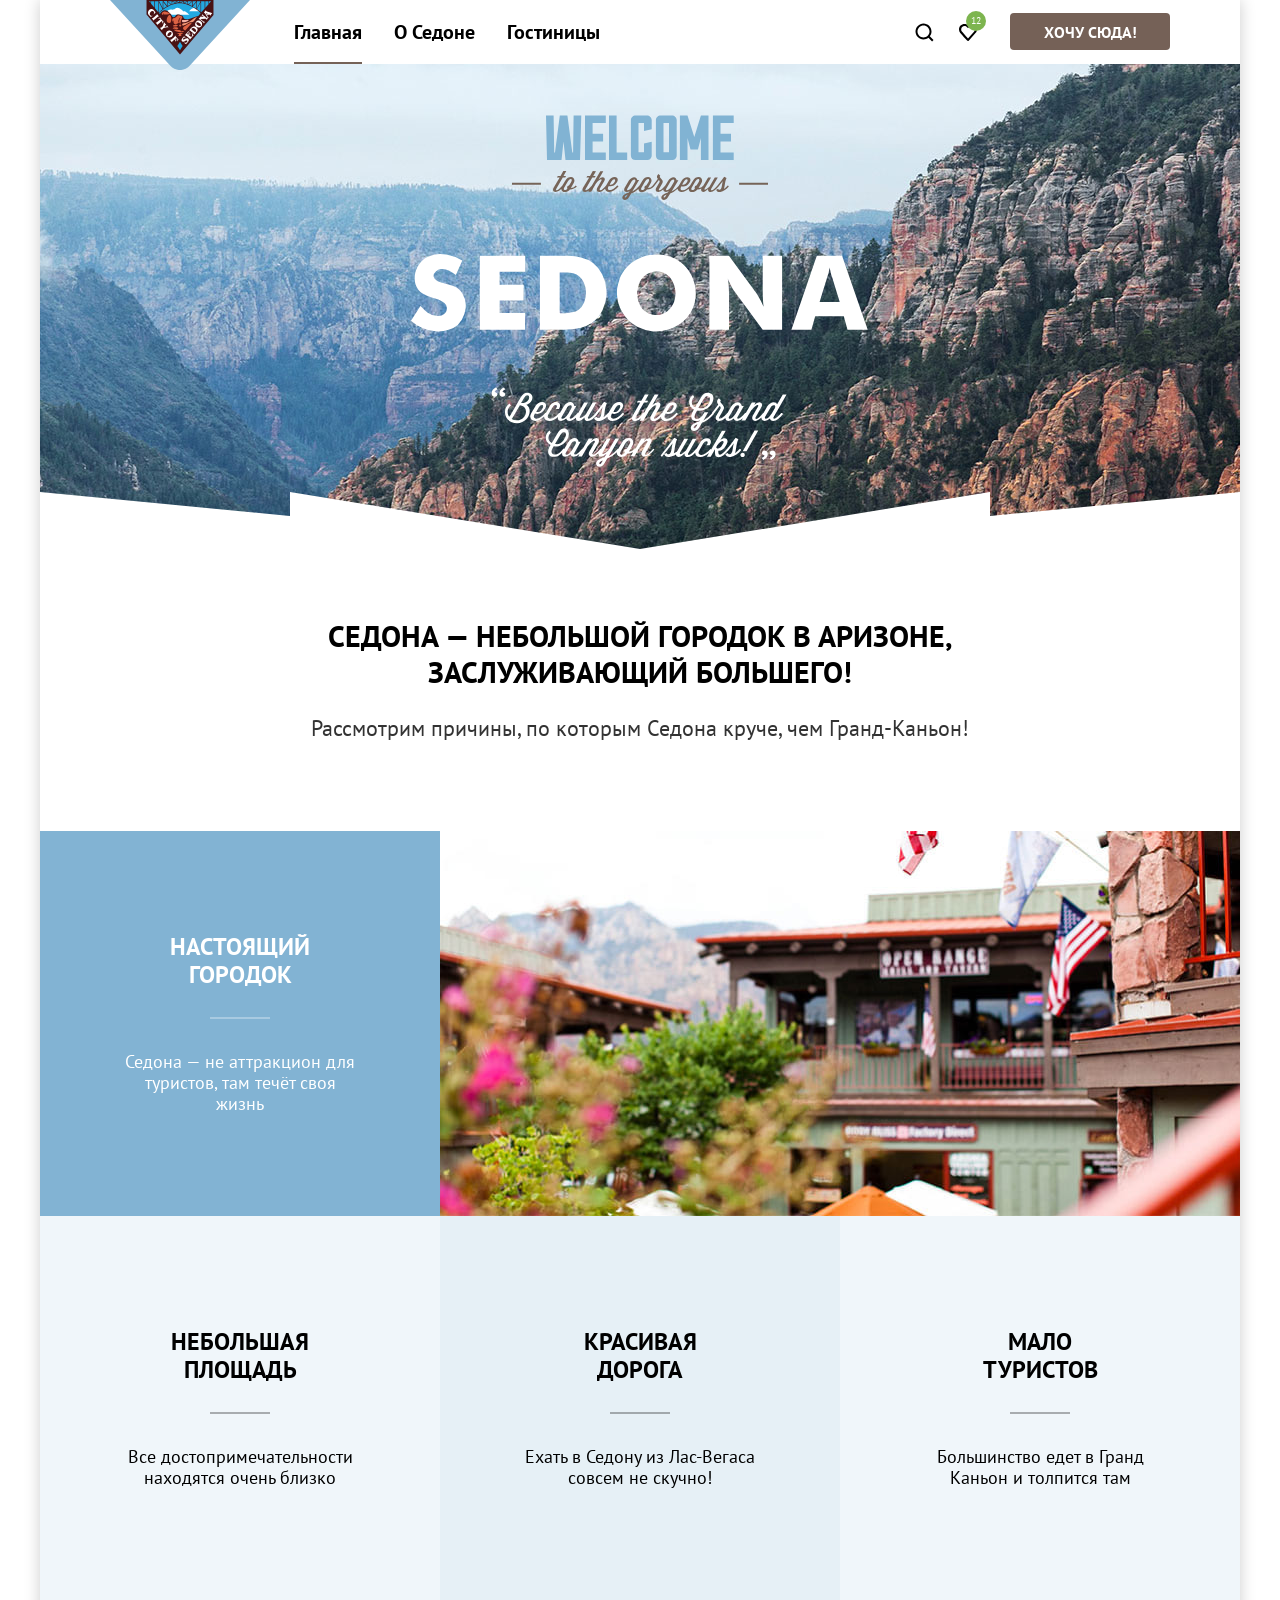
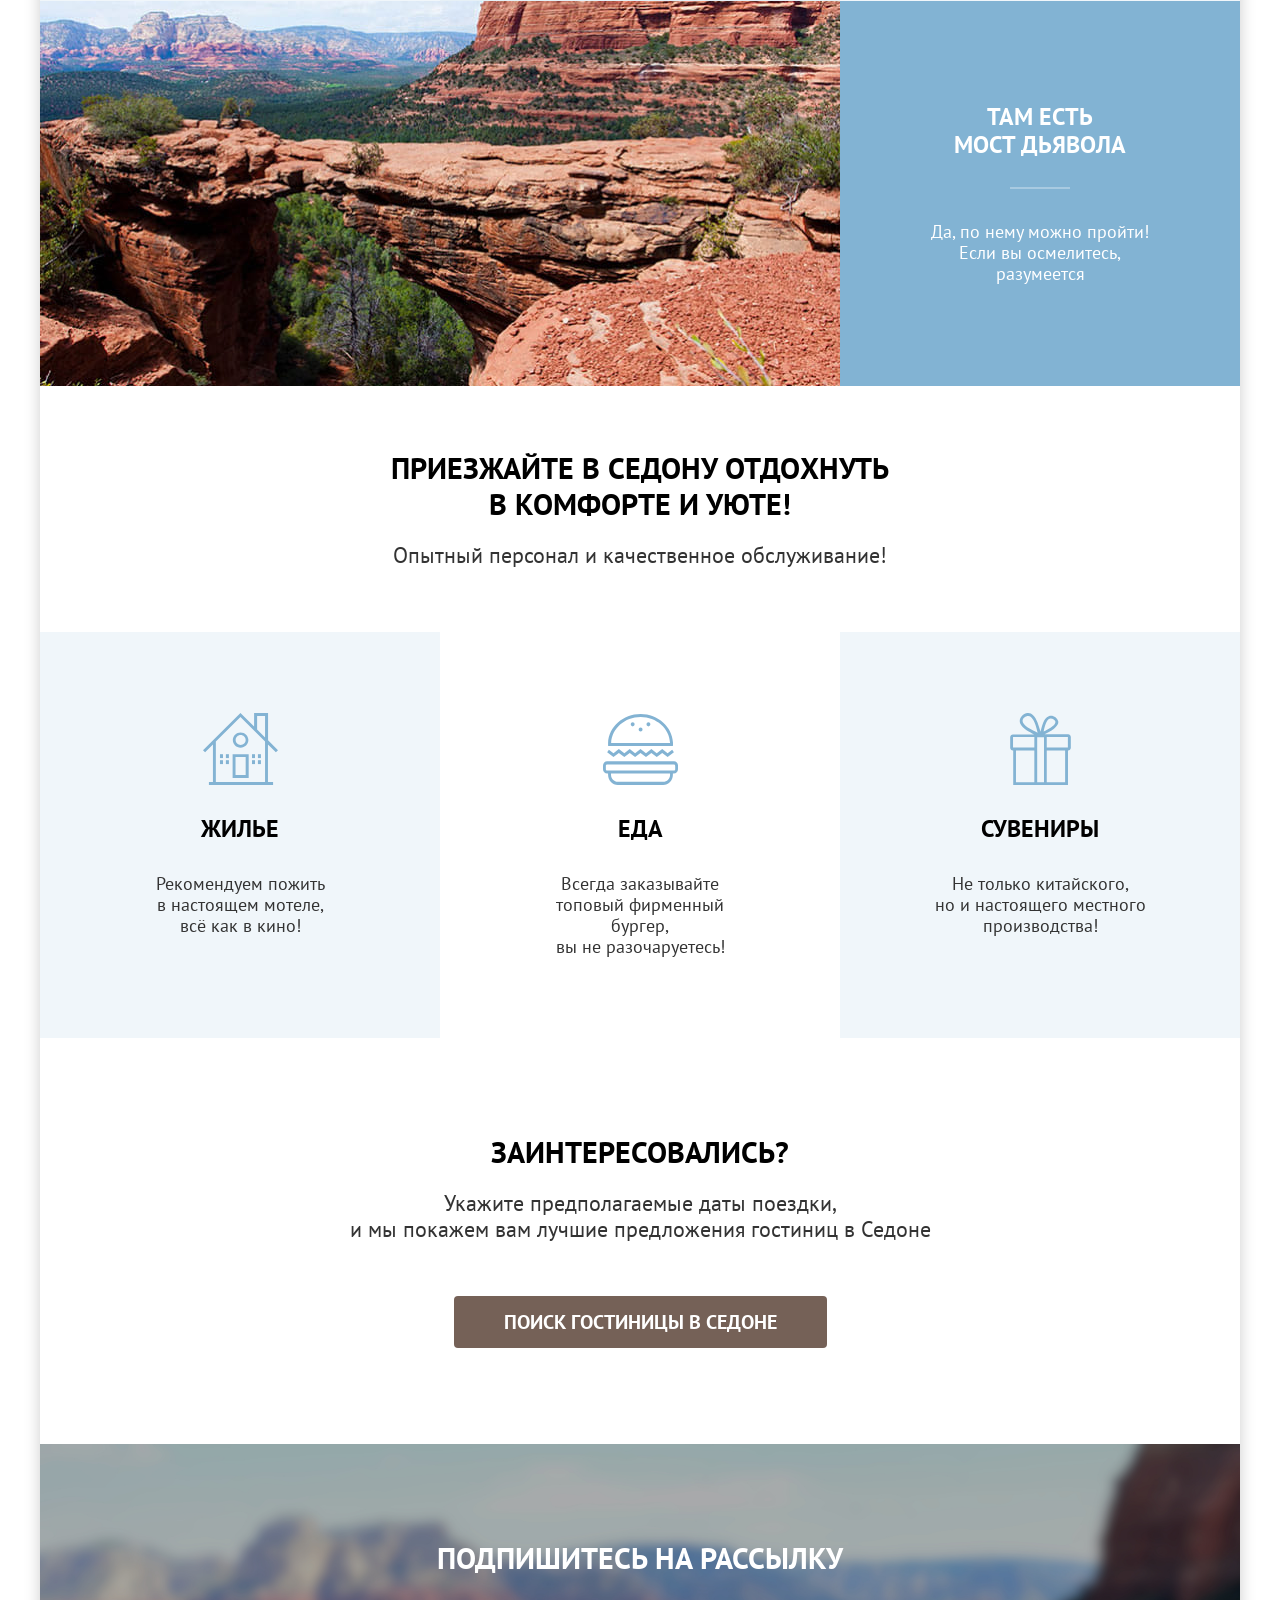
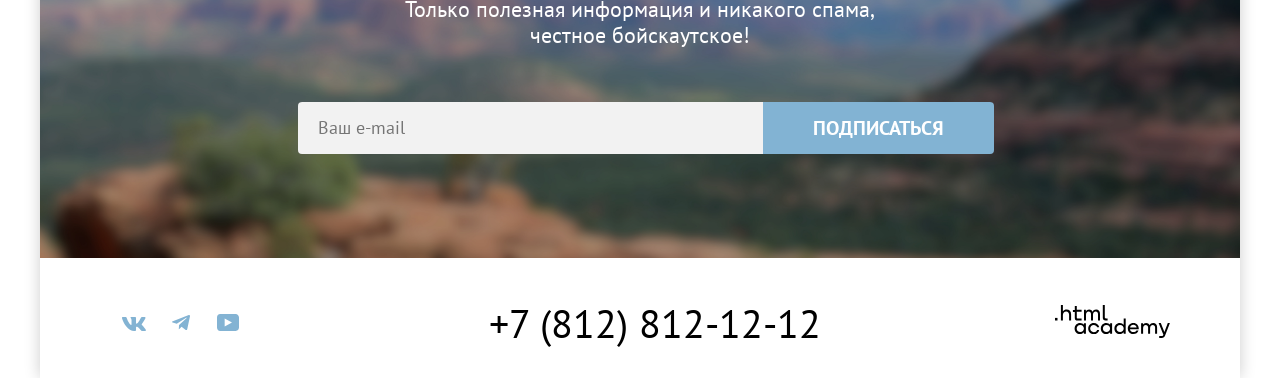
==== commit 5e3398a0: "Добавляет исправления перед защитой" ====
--- a/index.html
+++ b/index.html
@@ -10,7 +10,7 @@
 
   <body>
     <div class="main-wrapper">
-      <header class="main-header">
+      <header class="main-header" data-test="header">
         <a class="logo" href="index.html">
           <img src="images/logo.svg" width="140" height="70" alt="Логотип Седона">
         </a>
@@ -42,14 +42,14 @@
           </li>
         </ul>
       </header>
-      <main class="main-container">
-        <section class="hero">
+      <main class="main-container" data-test="main">
+        <section class="hero" data-test="hero">
           <h1 class="visually-hidden">Седона</h1>
           <img src="images/welcome.svg" width="458" height="352"
             alt="Welcome to the gorgeous Sedona, because the Grand Canyon sucks!">
         </section>
 
-        <section class="reasons">
+        <section class="reasons" data-test="advantages">
           <div class="reasons-section-description">
             <h2 class="reasons-title">Седона — небольшой городок в аризоне, заслуживающий большего!</h2>
             <p class="reason-text">Рассмотрим причины, по которым Седона круче, чем Гранд-Каньон!</p>
@@ -71,7 +71,7 @@
             <li class="reasons-item-lightblue">
               <div class="reasons-item-title-wrapper">
                 <h3 class="reasons-item-title reasons-item-title-nopicture">Красивая<br>дорога</h3>
-                <p class="reasons-item-text">Ехать в Седону из Лас-Вегаса совсем не скучно!</p>
+                <p class="reasons-item-text">Ехать в Седону из Лас-Вегаса<br> совсем не скучно!</p>
               </div>
             </li>
             <li class="reasons-item">
@@ -90,7 +90,7 @@
           </ul>
         </section>
 
-        <section class="service">
+        <section class="service" data-test="service">
           <div class="service-section-description">
             <h2 class="service-title">Приезжайте в Седону отдохнуть <br> в комфорте и уюте!</h2>
             <p class="service-text">Опытный персонал и качественное обслуживание!</p>
@@ -111,14 +111,14 @@
           </ul>
         </section>
 
-        <section class="interested">
+        <section class="interested" data-test="search">
           <h2 class="interested-title">Заинтересовались?</h2>
           <p class="interested-text">Укажите предполагаемые даты поездки, <br> и мы покажем вам лучшие предложения
             гостиниц в Седоне</p>
           <button class="search-button" type="button">Поиск гостиницы в Седоне</button>
         </section>
 
-        <section class="subscribe">
+        <section class="subscribe" data-test="subscribe">
           <h2 class="subscribe-title">Подпишитесь на рассылку</h2>
           <p class="subscribe-text">Только полезная информация и никакого спама,<br> честное бойскаутское!</p>
           <form class="subscribe-form" action="https://echo.htmlacademy.ru/" method="post">
@@ -128,7 +128,8 @@
           </form>
         </section>
       </main>
-      <footer class="main-footer">
+
+      <footer class="main-footer" data-test="footer">
         <ul class="social-list">
           <li class="social-item">
             <a href="https://vk.com/htmlacademy">
@@ -158,50 +159,51 @@
               <span class="visually-hidden">Ютуб</span></a>
           </li>
         </ul>
-        <a class="phone" href="tel:+78128121212">+7 (812) 812-12-12</a>
-        <a class="logo-htmlacademy" href="https://htmlacademy.ru/intensive/htmlcss">
-          <svg class="icon-htmlacademy" width="115" height="33" viewBox="0 0 115 33" fill="currentColor"
-            xmlns="http://www.w3.org/2000/svg">
-            <path d="M0 12.9V15.5H2.5V12.9H0Z" />
-            <path
-              d="M11.6 4.5C10 4.5 8.8 5.2 8 6.2H7.9V0H5.9V15.5H7.9V10.2C7.9 8.1 9.2 6.6 11.2 6.6C13 6.6 14.1 8 14.1 9.8V15.5H16.1V9.4C16.2 6.4 14.3 4.5 11.6 4.5Z" />
-            <path
-              d="M26.6 4.8H21.8V1.1H19.8V4.9H17.9V6.9H19.8V12.9C19.8 14.6 20.8 15.6 22.5 15.6H26.6V13.6H22.9C22.2 13.6 21.8 13.2 21.8 12.5V6.8H26.6V4.8Z" />
-            <path
-              d="M41.1 4.6C39.5 4.6 38.2 5.4 37.6 6.7H37.5C36.9 5.5 35.7 4.6 34.1 4.6C32.7 4.6 31.6 5.4 31 6.4H30.9V4.8H29V15.4H31V10C31 8 32 6.5 33.6 6.5C35.1 6.5 36 7.5 36 9.1V15.4H38V9.8C38 7.4 39.4 6.5 40.6 6.5C42.1 6.5 43 7.5 43 9.1V15.4H45V8.9C45.1 6.4 43.6 4.6 41.1 4.6Z" />
-            <path
-              d="M47.8 12.7C47.8 14.4 48.8 15.4 50.6 15.4H52.6V13.4H50.9C50.2 13.4 49.8 13 49.8 12.3V0H47.8V12.7Z" />
-            <path
-              d="M28.9 19.7C28 18.6 26.7 17.9 25 17.9C21.9 17.9 19.6 20.2 19.6 23.5C19.6 26.8 21.9 29.1 25 29.1C26.8 29.1 28 28.3 28.8 27.2H28.9V28.8H30.9V18.2H28.9V19.7ZM25.3 27.1C23.1 27.1 21.7 25.5 21.7 23.5C21.7 21.5 23.1 19.9 25.3 19.9C27.5 19.9 28.9 21.5 28.9 23.5C28.9 25.4 27.5 27.1 25.3 27.1Z" />
-            <path
-              d="M44.2 22C43.7 19.6 41.6 17.9 38.8 17.9C35.4 17.9 33.2 20.4 33.2 23.5C33.2 26.6 35.4 29.1 38.8 29.1C41.6 29.1 43.7 27.3 44.2 24.9H42.1C41.7 26.2 40.4 27.2 38.8 27.2C36.6 27.2 35.2 25.6 35.2 23.6C35.2 21.6 36.6 20 38.8 20C40.4 20 41.6 21 42.1 22.2H44.2V22Z" />
-            <path
-              d="M55.1 19.7C54.2 18.6 52.9 17.9 51.2 17.9C48.1 17.9 45.8 20.2 45.8 23.5C45.8 26.8 48.1 29.1 51.2 29.1C53 29.1 54.2 28.3 55 27.2H55.1V28.8H57.1V18.2H55.1V19.7ZM51.5 27.1C49.3 27.1 47.9 25.5 47.9 23.5C47.9 21.5 49.3 19.9 51.5 19.9C53.7 19.9 55.1 21.5 55.1 23.5C55.1 25.4 53.6 27.1 51.5 27.1Z" />
-            <path
-              d="M68.7 19.8C67.8 18.7 66.5 17.9 64.8 17.9C61.7 17.9 59.4 20.2 59.4 23.5C59.4 26.8 61.6 29.1 64.8 29.1C66.5 29.1 67.8 28.3 68.6 27.3H68.7V28.8H70.7V13.4H68.7V19.8ZM65.1 27.1C62.9 27.1 61.5 25.5 61.5 23.5C61.5 21.5 62.9 19.9 65.1 19.9C67.3 19.9 68.7 21.5 68.7 23.5C68.6 25.5 67.2 27.1 65.1 27.1Z" />
-            <path
-              d="M78.3 17.9C75 17.9 72.8 20.4 72.8 23.5C72.8 26.5 74.9 29.1 78.3 29.1C80.8 29.1 82.8 27.8 83.5 25.5H81.4C80.9 26.5 79.8 27.1 78.4 27.1C76.5 27.1 75.1 25.8 75 24.2H83.8C84 20.6 81.8 17.9 78.3 17.9ZM78.3 19.8C80 19.8 81.3 20.8 81.6 22.4H75.1C75.4 20.9 76.6 19.8 78.3 19.8Z" />
-            <path
-              d="M98.2 17.9C96.6 17.9 95.3 18.7 94.6 19.9H94.5C93.9 18.7 92.7 17.9 91.1 17.9C89.7 17.9 88.6 18.6 88 19.7V18.2H86.1V28.8H88.1V23.4C88.1 21.4 89.1 20 90.7 19.9C92.2 19.9 93.1 20.9 93.1 22.5V28.8H95.1V23.2C95.1 20.8 96.5 19.9 97.7 19.9C99.2 19.9 100.1 20.9 100.1 22.5V28.8H102.1V22.3C102.2 19.7 100.7 17.9 98.2 17.9Z" />
-            <path
-              d="M109.4 27L105.8 18.1H103.6L108.4 29.7C108.1 30.6 107.7 30.9 106.7 30.9H104.2V32.9H106.7C108.5 32.9 109.5 32.1 110.2 30.3L114.9 18.1H112.8L109.4 27Z" />
-          </svg>
-          <span class="visually-hidden">Логотип HTML Academy</span>
-        </a>
+        <div class="phones">
+          <a class="phone" href="tel:+78128121212">+7 (812) 812-12-12</a>
+        </div>
+        <div class="footer-logos">
+          <a class="logo-htmlacademy" href="https://htmlacademy.ru/intensive/htmlcss">
+            <svg class="icon-htmlacademy" width="115" height="33" viewBox="0 0 115 33" fill="currentColor"
+              xmlns="http://www.w3.org/2000/svg">
+              <path d="M0 12.9V15.5H2.5V12.9H0Z" />
+              <path
+                d="M11.6 4.5C10 4.5 8.8 5.2 8 6.2H7.9V0H5.9V15.5H7.9V10.2C7.9 8.1 9.2 6.6 11.2 6.6C13 6.6 14.1 8 14.1 9.8V15.5H16.1V9.4C16.2 6.4 14.3 4.5 11.6 4.5Z" />
+              <path
+                d="M26.6 4.8H21.8V1.1H19.8V4.9H17.9V6.9H19.8V12.9C19.8 14.6 20.8 15.6 22.5 15.6H26.6V13.6H22.9C22.2 13.6 21.8 13.2 21.8 12.5V6.8H26.6V4.8Z" />
+              <path
+                d="M41.1 4.6C39.5 4.6 38.2 5.4 37.6 6.7H37.5C36.9 5.5 35.7 4.6 34.1 4.6C32.7 4.6 31.6 5.4 31 6.4H30.9V4.8H29V15.4H31V10C31 8 32 6.5 33.6 6.5C35.1 6.5 36 7.5 36 9.1V15.4H38V9.8C38 7.4 39.4 6.5 40.6 6.5C42.1 6.5 43 7.5 43 9.1V15.4H45V8.9C45.1 6.4 43.6 4.6 41.1 4.6Z" />
+              <path
+                d="M47.8 12.7C47.8 14.4 48.8 15.4 50.6 15.4H52.6V13.4H50.9C50.2 13.4 49.8 13 49.8 12.3V0H47.8V12.7Z" />
+              <path
+                d="M28.9 19.7C28 18.6 26.7 17.9 25 17.9C21.9 17.9 19.6 20.2 19.6 23.5C19.6 26.8 21.9 29.1 25 29.1C26.8 29.1 28 28.3 28.8 27.2H28.9V28.8H30.9V18.2H28.9V19.7ZM25.3 27.1C23.1 27.1 21.7 25.5 21.7 23.5C21.7 21.5 23.1 19.9 25.3 19.9C27.5 19.9 28.9 21.5 28.9 23.5C28.9 25.4 27.5 27.1 25.3 27.1Z" />
+              <path
+                d="M44.2 22C43.7 19.6 41.6 17.9 38.8 17.9C35.4 17.9 33.2 20.4 33.2 23.5C33.2 26.6 35.4 29.1 38.8 29.1C41.6 29.1 43.7 27.3 44.2 24.9H42.1C41.7 26.2 40.4 27.2 38.8 27.2C36.6 27.2 35.2 25.6 35.2 23.6C35.2 21.6 36.6 20 38.8 20C40.4 20 41.6 21 42.1 22.2H44.2V22Z" />
+              <path
+                d="M55.1 19.7C54.2 18.6 52.9 17.9 51.2 17.9C48.1 17.9 45.8 20.2 45.8 23.5C45.8 26.8 48.1 29.1 51.2 29.1C53 29.1 54.2 28.3 55 27.2H55.1V28.8H57.1V18.2H55.1V19.7ZM51.5 27.1C49.3 27.1 47.9 25.5 47.9 23.5C47.9 21.5 49.3 19.9 51.5 19.9C53.7 19.9 55.1 21.5 55.1 23.5C55.1 25.4 53.6 27.1 51.5 27.1Z" />
+              <path
+                d="M68.7 19.8C67.8 18.7 66.5 17.9 64.8 17.9C61.7 17.9 59.4 20.2 59.4 23.5C59.4 26.8 61.6 29.1 64.8 29.1C66.5 29.1 67.8 28.3 68.6 27.3H68.7V28.8H70.7V13.4H68.7V19.8ZM65.1 27.1C62.9 27.1 61.5 25.5 61.5 23.5C61.5 21.5 62.9 19.9 65.1 19.9C67.3 19.9 68.7 21.5 68.7 23.5C68.6 25.5 67.2 27.1 65.1 27.1Z" />
+              <path
+                d="M78.3 17.9C75 17.9 72.8 20.4 72.8 23.5C72.8 26.5 74.9 29.1 78.3 29.1C80.8 29.1 82.8 27.8 83.5 25.5H81.4C80.9 26.5 79.8 27.1 78.4 27.1C76.5 27.1 75.1 25.8 75 24.2H83.8C84 20.6 81.8 17.9 78.3 17.9ZM78.3 19.8C80 19.8 81.3 20.8 81.6 22.4H75.1C75.4 20.9 76.6 19.8 78.3 19.8Z" />
+              <path
+                d="M98.2 17.9C96.6 17.9 95.3 18.7 94.6 19.9H94.5C93.9 18.7 92.7 17.9 91.1 17.9C89.7 17.9 88.6 18.6 88 19.7V18.2H86.1V28.8H88.1V23.4C88.1 21.4 89.1 20 90.7 19.9C92.2 19.9 93.1 20.9 93.1 22.5V28.8H95.1V23.2C95.1 20.8 96.5 19.9 97.7 19.9C99.2 19.9 100.1 20.9 100.1 22.5V28.8H102.1V22.3C102.2 19.7 100.7 17.9 98.2 17.9Z" />
+              <path
+                d="M109.4 27L105.8 18.1H103.6L108.4 29.7C108.1 30.6 107.7 30.9 106.7 30.9H104.2V32.9H106.7C108.5 32.9 109.5 32.1 110.2 30.3L114.9 18.1H112.8L109.4 27Z" />
+            </svg>
+            <span class="visually-hidden">Логотип HTML Academy</span>
+          </a>
+        </div>
       </footer>
 
       <div class="modal-container modal-container-close">
         <div class="modal">
-          <button class="modal-close-button" type="button">
-            <span class="visually-hidden">Закрыть</span>
-          </button>
-          <div class="modal-content">
+          <section class="modal-content">
             <h2 class="modal-title">Поиск гостиницы в Седоне</h2>
-            <form class="modal-filter" action="http://echo.htmlacademy.ru" method="post">
+            <form class="modal-filter" action="https://echo.htmlacademy.ru" method="post">
               <div class="date-in-wrapper">
                 <label class="date-in" for="date-input">Дата Заезда:</label>
-                <input class="date-input date-input-in" type="text" name="date-in" id="date-input" value="27 апреля 2020"
-                  placeholder="Выберите дату" aria-label="Дата заезда">
+                <input class="date-input date-input-in" type="text" name="date-in" id="date-input"
+                  value="27 апреля 2020" placeholder="Укажите дату" required>
                 <button class="calendar" type="button" aria-label="Открыть календарь">
                   <svg class="calendar-icon" width="16" height="15" viewBox="0 0 16 15" fill="currentColor"
                     xmlns="http://www.w3.org/2000/svg">
@@ -214,7 +216,7 @@
                     <path
                       d="M10.25 10C10.55 10 10.75 9.8 10.75 9.5C10.75 9.2 10.55 9 10.25 9C9.95 9 9.75 9.2 9.75 9.5C9.75 9.8 9.95 10 10.25 10Z" />
                     <path
-                      d="M5.75 11C5.45 11 5.25 11.2 5.25 11.5C5.25 11.8 5.45 12 5.75 12C6.05 12 6.25 11.8 6.25 11.5C6.25 11.2 6.05 11 5.75 11Z" "/>
+                      d="M5.75 11C5.45 11 5.25 11.2 5.25 11.5C5.25 11.8 5.45 12 5.75 12C6.05 12 6.25 11.8 6.25 11.5C6.25 11.2 6.05 11 5.75 11Z" />
                     <path d=" M3.5 10C3.8 10 4 9.8 4 9.5C4 9.2 3.8 9 3.5 9C3.2 9 3 9.2 3 9.5C3 9.8 3.2 10 3.5 10Z" />
                     <path
                       d="M3.5 11C3.2 11 3 11.2 3 11.5C3 11.8 3.2 12 3.5 12C3.8 12 4 11.8 4 11.5C4 11.2 3.8 11 3.5 11Z" />
@@ -223,8 +225,7 @@
                     <path
                       d="M10.25 11C9.95 11 9.75 11.2 9.75 11.5C9.75 11.8 9.95 12 10.25 12C10.55 12 10.75 11.8 10.75 11.5C10.75 11.2 10.55 11 10.25 11Z" />
                     <path
-                      d="M12.5 10C12.8 10 13 9.8 13 9.5C13 9.2 12.8 9 12.5 9C12.2 9 12 9.2 12 9.5C12 9.8 12.2 10 12.5 10Z"
-                      fill="black" />
+                      d="M12.5 10C12.8 10 13 9.8 13 9.5C13 9.2 12.8 9 12.5 9C12.2 9 12 9.2 12 9.5C12 9.8 12.2 10 12.5 10Z" />
                     <path
                       d="M12.5 11C12.2 11 12 11.2 12 11.5C12 11.8 12.2 12 12.5 12C12.8 12 13 11.8 13 11.5C13 11.2 12.8 11 12.5 11Z" />
                   </svg>
@@ -233,8 +234,8 @@
               </div>
               <div class="date-out-wrapper">
                 <label class="date-out" for="date-out">Дата Выезда:</label>
-                <input class="date-input date-input-out" type="text" name="date-out" id="date-out" value="1 сентября 2023"
-                  placeholder="Выберите дату" aria-label="Дата выезда">
+                <input class="date-input date-input-out" type="text" name="date-out" id="date-out"
+                  value="1 сентября 2023" placeholder="Укажите дату" required>
                 <button class="calendar" type="button" aria-label="Открыть календарь">
                   <svg class="calendar-icon" width="16" height="15" viewBox="0 0 16 15" fill="currentColor"
                     xmlns="http://www.w3.org/2000/svg">
@@ -247,7 +248,7 @@
                     <path
                       d="M10.25 10C10.55 10 10.75 9.8 10.75 9.5C10.75 9.2 10.55 9 10.25 9C9.95 9 9.75 9.2 9.75 9.5C9.75 9.8 9.95 10 10.25 10Z" />
                     <path
-                      d="M5.75 11C5.45 11 5.25 11.2 5.25 11.5C5.25 11.8 5.45 12 5.75 12C6.05 12 6.25 11.8 6.25 11.5C6.25 11.2 6.05 11 5.75 11Z" "/>
+                      d="M5.75 11C5.45 11 5.25 11.2 5.25 11.5C5.25 11.8 5.45 12 5.75 12C6.05 12 6.25 11.8 6.25 11.5C6.25 11.2 6.05 11 5.75 11Z" />
                     <path d=" M3.5 10C3.8 10 4 9.8 4 9.5C4 9.2 3.8 9 3.5 9C3.2 9 3 9.2 3 9.5C3 9.8 3.2 10 3.5 10Z" />
                     <path
                       d="M3.5 11C3.2 11 3 11.2 3 11.5C3 11.8 3.2 12 3.5 12C3.8 12 4 11.8 4 11.5C4 11.2 3.8 11 3.5 11Z" />
@@ -256,8 +257,7 @@
                     <path
                       d="M10.25 11C9.95 11 9.75 11.2 9.75 11.5C9.75 11.8 9.95 12 10.25 12C10.55 12 10.75 11.8 10.75 11.5C10.75 11.2 10.55 11 10.25 11Z" />
                     <path
-                      d="M12.5 10C12.8 10 13 9.8 13 9.5C13 9.2 12.8 9 12.5 9C12.2 9 12 9.2 12 9.5C12 9.8 12.2 10 12.5 10Z"
-                      fill="black" />
+                      d="M12.5 10C12.8 10 13 9.8 13 9.5C13 9.2 12.8 9 12.5 9C12.2 9 12 9.2 12 9.5C12 9.8 12.2 10 12.5 10Z" />
                     <path
                       d="M12.5 11C12.2 11 12 11.2 12 11.5C12 11.8 12.2 12 12.5 12C12.8 12 13 11.8 13 11.5C13 11.2 12.8 11 12.5 11Z" />
                   </svg>
@@ -269,22 +269,22 @@
                 <div class="adults-wrapper">
                   <label class="adults" for="adults-quantity">Взрослые:</label>
                   <button class="less" type="button">
-                    <div class="less-icon-wrapper">
+                    <span class="less-icon-wrapper">
                       <svg class="less-icon" width="14" height="2" viewBox="0 0 14 2" fill="currentColor"
                         xmlns="http://www.w3.org/2000/svg">
                         <path d="M0 0L0 2L14 2V0L0 0Z" />
                       </svg>
-                    </div>
+                    </span>
                     <span class="visually-hidden">Меньше</span>
                   </button>
                   <input class="quantity" type="number" name="adults" id="adults-quantity" value="2">
                   <button class="more" type="button">
-                    <div class="more-icon-wrapper">
+                    <span class="more-icon-wrapper">
                       <svg class="more-icon" width="14" height="14" viewBox="0 0 14 14" fill="currentColor"
                         xmlns="http://www.w3.org/2000/svg">
                         <path d="M14 6H8V0H6V6H0V8H6V14H8V8H14V6Z" />
                       </svg>
-                    </div>
+                    </span>
                     <span class="visually-hidden">Больше</span>
                   </button>
                 </div>
@@ -292,7 +292,7 @@
                   <span class="childs">
                     <label class="childs" for="childs-quantity">Дети:</label>
                     <span class="tooltip">
-                      <button class="tooltip-toggle" type="button" aria-labelledby="tooltip-label-date">
+                      <button class="tooltip-toggle" type="button">
                         <svg class="tooltip-icon" width="26" height="26" viewBox="0 0 26 26" fill="none"
                           xmlns="http://www.w3.org/2000/svg">
                           <circle cx="13" cy="13" r="13" fill="#83B3D3" />
@@ -300,35 +300,38 @@
                             fill="white" />
                         </svg>
                       </button>
-                      <span class="tooltip-text" role="tooltip" id="tooltip-label-date">Укажите количество детей,
+                      <span class="tooltip-text" role="tooltip">Укажите количество детей,
                         которые будут с вами, возраст которых от 6 до
                         18 лет. Дети до 6 лет размещаются бесплатно.</span>
                     </span>
                   </span>
                   <button class="less" type="button">
-                    <div class="less-icon-wrapper">
+                    <span class="less-icon-wrapper">
                       <svg class="less-icon" width="14" height="2" viewBox="0 0 14 2" fill="currentColor"
                         xmlns="http://www.w3.org/2000/svg">
                         <path d="M0 0L0 2L14 2V0L0 0Z" />
                       </svg>
-                    </div>
+                    </span>
                     <span class="visually-hidden">Меньше</span>
                   </button>
                   <input class="quantity" type="number" name="childs" id="childs-quantity" value="2">
                   <button class="more" type="button">
-                    <div class="more-icon-wrapper">
+                    <span class="more-icon-wrapper">
                       <svg class="more-icon" width="14" height="14" viewBox="0 0 14 14" fill="currentColor"
                         xmlns="http://www.w3.org/2000/svg">
                         <path d="M14 6H8V0H6V6H0V8H6V14H8V8H14V6Z" />
                       </svg>
-                    </div>
+                    </span>
                     <span class="visually-hidden">Больше</span>
                   </button>
                 </div>
               </div>
               <button class="modal-search-button" type="submit">Найти</button>
             </form>
-          </div>
+            <button class="modal-close-button" type="button">
+              <span class="visually-hidden">Закрыть</span>
+            </button>
+          </section>
         </div>
       </div>
     </div>
--- a/styles/styles.css
+++ b/styles/styles.css
@@ -75,7 +75,7 @@
 }
 
 .navigation {
-  margin-left: 30px;
+  margin-left: 28px;
   max-width: 500px;
 }
 
@@ -107,6 +107,7 @@
   padding: 0;
   margin: 0;
   display: flex;
+  flex-wrap: wrap;
   justify-content: end;
   margin-left: auto;
   width: 370px;
@@ -144,8 +145,8 @@
 .favourites {
   display: block;
   position: absolute;
-  top: 12px;
-  left: 45%;
+  top: 11px;
+  left: 166px;
   background-color: #7db54f;
   border-radius: 100vw;
   font-size: 10px;
@@ -200,15 +201,15 @@
   text-transform: uppercase;
   text-decoration: none;
   font-weight: 700;
-  min-width: 160px;
+  width: 160px;
   min-height: 36px;
-  padding: 8px 24px;
+  padding: 9px 24px 8px;
   background-color: #756157;
   color: #ffffff;
   border-radius: 4px;
   text-align: center;
   transition: transform 0.3s ease;
-  margin-top: 15px;
+  margin-top: 13px;
 }
 
 .navigation-user-btn:hover,
@@ -252,13 +253,12 @@
   background-position: bottom, center;
   background-size: auto, cover;
   background-color: rgba(131, 179, 211, 0.60);
-  padding: 51px 371px 80px 371px;
+  padding: 51px 371px 78px 371px;
 }
 
 .reasons-section-description {
   text-align: center;
-  padding: 69px 270px;
-  margin-bottom: 21px;
+  padding: 69px 270px 90px;
 }
 
 .service-section-description {
@@ -327,7 +327,6 @@
 .service-list {
   display: grid;
   grid-template-columns: repeat(3, 400px);
-  grid-template-rows: repeat(auto, minmax(385px, auto));
   margin: 0;
   padding: 0;
   list-style-type: none;
@@ -378,13 +377,16 @@
 
 .reasons-title,
 .search-result-hotels,
-.subscribe-catalog-title,
-.modal-title {
+.subscribe-catalog-title {
   font-size: 30px;
   line-height: 36px;
   font-weight: 700;
   text-transform: uppercase;
   margin: 0 0 25px 0;
+}
+
+.subscribe-catalog-title {
+  margin: 0 0 20px 0;
 }
 
 .reason-text,
@@ -432,7 +434,7 @@
 
 .service-title,
 .interested-title,
-.subscribe-title{
+.subscribe-title {
   font-size: 30px;
   line-height: 36px;
   font-weight: 700;
@@ -505,7 +507,6 @@
 }
 
 .subscribe {
-  height: 414px;
   background-image: url("../images/subscriber-background.jpg");
   background-repeat: no-repeat;
   background-size: 100% auto;
@@ -522,7 +523,7 @@
   font-family: inherit;
   font-size: 18px;
   line-height: 24px;
-  padding: 14px 230px 14px 20px;
+  padding: 14px 229px 14px 20px;
   border-radius: 4px 0 0 4px;
   margin: 0;
   border: none;
@@ -540,9 +541,10 @@
 }
 
 /* Подвал */
+
 .main-footer {
-  display: flex;
-  justify-content: space-between;
+  display: grid;
+  grid-template-columns: 1fr auto 1fr;
   align-items: center;
   margin: 40px 0 30px;
   padding: 5px 0;
@@ -588,6 +590,15 @@
   fill: rgba(104, 162, 202, 0.3);
 }
 
+.phones {
+  display: flex;
+  flex-direction: column;
+  gap: 8px;
+  align-items: center;
+  justify-self: center;
+  text-align: center;
+}
+
 .phone {
   width: 400px;
   text-align: center;
@@ -608,6 +619,13 @@
   color: rgba(117, 97, 87, 0.3);
 }
 
+.footer-logos{
+  display: flex;
+  flex-direction: column;
+  gap: 24px;
+  justify-self: end;
+}
+
 .logo-htmlacademy {
   width: 240px;
   margin-right: 70px;
@@ -628,8 +646,6 @@
 .phone:active {
   fill: rgba(117, 97, 87, 0.3);
 }
-
-
 
 /* Каталог */
 .catalog-filter {
@@ -643,12 +659,13 @@
 
 .breadcrumbs {
   display: flex;
+  flex-wrap: wrap;
   list-style-type: none;
   margin: 0;
   margin-bottom: 40px;
   padding: 0;
   align-items: center;
-  position: relative;
+  gap: 28px;
 }
 
 .breadcrumbs-home-link {
@@ -656,27 +673,33 @@
   display: block;
   width: 12px;
   height: 12px;
-  margin-right: 28px;
-}
-
-.breadcrumbs-home + .breadcrumbs-hotels::before {
+  background-repeat: no-repeat;
+  background-position: center;
+}
+
+.breadcrumbs li {
+  position: relative;
+}
+
+.breadcrumbs li:not(:last-child)::after {
   content: "";
+  position: absolute;
+  right: -19px;
+  top: 50%;
+  transform: translateY(-50%);
   width: 8px;
-  height: 20px;
-  left: 25px;
+  height: 16px;
   background-image: url("../images/icons/breadcrumbs-arrow.svg");
   background-repeat: no-repeat;
   background-position: center;
-  position: absolute;
-  align-self: center;
+  background-size: contain;
 }
 
 .catalog-filter-title {
   font-size: 60px;
   line-height: 78px;
   font-weight: 700;
-  margin: 0;
-  margin-bottom: 8px;
+  margin: 0 0 7px 0;
 }
 
 .breadcrumbs-hotels-link {
@@ -715,12 +738,19 @@
 
 .infrastructure-item input {
   appearance: none;
-  width: 20px;
+  min-width: 20px;
   height: 20px;
   border: none;
   border-radius: 4px;
   background-color: #ffffff;
   margin: 0;
+}
+
+.infrastructure-item input,
+.infrastructure-item label,
+.type-of-housing-item input,
+.type-of-housing-item label {
+  cursor: pointer;
 }
 
 .infrastructure-item input:checked {
@@ -767,7 +797,7 @@
 .type-of-housing {
   border: none;
   padding: 0;
-  margin: 0 160px 0 0;
+  margin: 0 141px 0 0;
   width: 150px;
 }
 
@@ -778,11 +808,12 @@
 
 .type-of-housing-item input {
   appearance: none;
-  width: 20px;
+  min-width: 20px;
   height: 20px;
   border: none;
   border-radius: 50%;
   background-color: #ffffff;
+  margin: 0;
 }
 
 .type-of-housing-item input:checked {
@@ -796,7 +827,7 @@
   margin: 0;
   padding: 0;
   width: 288px;
-  margin-right: 50px;
+  margin-right: 70px;
 }
 
 .infrastructure-title,
@@ -805,7 +836,7 @@
   font-size: 20px;
   line-height: 24px;
   font-weight: 700;
-  margin-bottom: 32px;
+  margin-bottom: 33px;
   padding: 0;
 }
 
@@ -831,9 +862,9 @@
   line-height: 24px;
   font-weight: 700;
   background-color: #f2f2f2;
-  padding: 12px 0 12px 20px;
+  padding: 12px 45px 12px 20px;
   width: 143px;
-  margin-bottom: 48px;
+  margin-bottom: 43px;
   border: none;
 }
 
@@ -841,14 +872,14 @@
   border-radius: 4px 0 0 4px;
   background-image: url("../images/icons/from.svg");
   background-repeat: no-repeat;
-  background-position: 106px 20px;
+  background-position: 107px 21px;
 }
 
 input[name="max-price"] {
   border-radius: 0 4px 4px 0;
   background-image: url("../images/icons/to.svg");
   background-repeat: no-repeat;
-  background-position: 106px 20px;
+  background-position: 104px 21px;
 }
 
 .range-scale {
@@ -881,20 +912,28 @@
   outline: 2px solid #83b3d3;
 }
 
-.range-toggle-min {
-  left: 0;
-  top: -8px;
-}
-
+.range-toggle-min,
 .range-toggle-max {
-  left: 226px;
   top: -8px;
 }
 
 .range-input::-webkit-outer-spin-button,
 .range-input::-webkit-inner-spin-button {
+  -moz-appearance: textfield;
   appearance: none;
   margin: 0;
+}
+
+input[type="number"] {
+  -moz-appearance: textfield;
+}
+
+.range-input:hover {
+  background-color: #e6e6e6;
+}
+
+.range-input:focus-visible {
+  border: 3px solid 83b3d3;
 }
 
 .hotels-filter-btn,
@@ -917,7 +956,7 @@
   border-radius: 4px;
   cursor: pointer;
   width: 191px;
-  height: 36px;
+  min-height: 36px;
   margin-top: 56px;
   margin-bottom: 32px;
 }
@@ -928,7 +967,7 @@
   background: none;
   cursor: pointer;
   width: 191px;
-  height: 36px;
+  min-height: 36px;
   margin: 0;
   padding: 0;
   transition: transform 0.3s ease;
@@ -958,7 +997,7 @@
   display: flex;
   align-items: center;
   padding-top: 50px;
-  padding-bottom: 40px;
+  padding-bottom: 39px;
 }
 
 .result-wrapper {
@@ -1026,15 +1065,16 @@
   font-size: 18px;
   line-height: 21px;
   color: #333333;
-  padding: 12px 13px 12px 20px;
+  padding: 12px 40px 12px 20px;
   border: 1px solid #e5e5e5;
   border-radius: 4px;
   appearance: none;
   background-color: #ffffff;
   background-image: url("../images/icons/arrow-down.svg");
   background-repeat: no-repeat;
-  background-position: 95% 50%;
-  transition: transform 0.3s ease;
+  background-position: 259px 50%;
+  transition: transform 0.3s ease;
+  cursor: pointer;
 }
 
 .search-result-select option {
@@ -1057,7 +1097,7 @@
 
 .catalog-list {
   display: grid;
-  grid-template-columns: repeat(3, 340px);
+  grid-template-columns: repeat(auto-fit, 340px);
   gap: 20px;
   padding: 0 70px 40px;
   margin: 0;
@@ -1082,38 +1122,107 @@
   list-style-type: none;
   display: grid;
   height: 100%;
-  gap: 16px;
-}
-
-.catalog-item-description {
-  display: grid;
   grid-template-columns: 140px 140px;
+  grid-template-rows: auto auto 1fr auto auto;
   gap: 16px 20px;
-  margin-top: auto;
-}
-
-.catalog-item-btn,
-.catalog-item-rating,
+  align-items: center;
+  min-height: 438px;
+}
+
+.catalog-item .catalog-item-picture {
+  grid-column: 1 / -1;
+  grid-row: 1;
+  display: block;
+  width: 100%;
+}
+
+.catalog-item p {
+  margin: 0;
+}
+
+.catalog-item img {
+  width: 100%;
+  height: 212px;
+  object-fit: contain;
+  display: block;
+  transition: transform 0.3s ease;
+}
+
+.catalog-item-title-link {
+  grid-column: 1 / -1;
+  grid-row: 2;
+  text-decoration: none;
+}
+
+.catalog-item-title {
+  font-size: 24px;
+  line-height: 28px;
+  font-weight: 700;
+  color: #000000;
+  margin: 0;
+  transition: transform 0.3s ease;
+}
+
+.catalog-item-type {
+  grid-column: 1 / 2;
+  grid-row: 3;
+  justify-self: start;
+  align-self: end;
+}
+
 .catalog-item-price {
+  grid-column: 2 / 3;
+  grid-row: 3;
   justify-self: end;
-  align-self: center;
-}
-
-.catalog-item-type {
-  align-self: center;
-}
-
-.catalog-item p {
-  margin: 0;
+  align-self: end;
 }
 
 .catalog-item-link {
+  grid-column: 1 / 2;
+  grid-row: 4;
+  justify-self: start;
   padding: 8px 26px;
   background-color: #756157;
   border-radius: 4px;
   align-self: center;
   margin: 0;
   transition: transform 0.3s ease;
+}
+
+.catalog-item-btn,
+.catalog-item-btn-chosen {
+  grid-column: 2 / 3;
+  grid-row: 4;
+  justify-self: end;
+  align-self: center;
+}
+
+.catalog-item-rating-stars {
+  grid-column: 1 / 2;
+  grid-row: 5;
+  justify-self: start;
+  height: 17px;
+  line-height: 17px;
+  background-image: url("../images/icons/star.svg");
+  background-repeat: repeat-x;
+  background-size: 24px 17px;
+  background-position: left center;
+  overflow: hidden;
+  align-self: center;
+  margin-left: -3px;
+}
+
+.catalog-item-rating {
+  grid-column: 2 / 3;
+  grid-row: 5;
+  justify-self: end;
+  font-size: 16px;
+  line-height: 20px;
+  text-transform: uppercase;
+  background-color: #f2f2f2;
+  border-radius: 4px;
+  padding: 8px 22px;
+  align-self: center;
 }
 
 .catalog-item-btn {
@@ -1155,25 +1264,8 @@
   pointer-events: none;
 }
 
-.catalog-item-title {
-  font-size: 24px;
-  line-height: 28px;
-  font-weight: 700;
-  color: #000000;
-  margin: 0;
-  transition: transform 0.3s ease;
-}
-
 .catalog-item a {
   text-decoration: none;
-}
-
-.catalog-item img {
-  display: block;
-  width: 100%;
-  height: 212px;
-  object-fit: cover;
-  transition: transform 0.3s ease;
 }
 
 .catalog-item img:hover,
@@ -1197,19 +1289,6 @@
   color: #333333;
 }
 
-.catalog-item-rating-stars {
-  height: 17px;
-  line-height: 17px;
-  margin: 0;
-  padding: 0;
-  background-image: url("../images/icons/star.svg");
-  background-repeat: repeat-x;
-  background-size: 24px 17px;
-  background-position: left center;
-  overflow: hidden;
-  align-self: center;
-}
-
 .stars-1 {
   width: 24px;
 }
@@ -1230,27 +1309,16 @@
   width: 120px;
 }
 
-.catalog-item-rating {
-  font-size: 16px;
-  line-height: 20px;
-  text-transform: uppercase;
-  background-color: #f2f2f2;
-  border-radius: 4px;
-  padding: 9px 22px 8px 23px;
-  align-self: center;
-}
-
 .subscribe-catalog {
-  height: 414px;
   text-align: center;
-  padding: 96px 258px 104px;
+  padding: 96px 258px 106px;
 }
 
 .pagination {
   display: flex;
+  flex-wrap: wrap;
   column-gap: 8px;
-  padding: 0;
-  padding-left: 70px;
+  padding: 0 0 0 70px;
   list-style-type: none;
   margin: 40px 0 60px;
 }
@@ -1259,6 +1327,7 @@
   font-size: 20px;
   line-height: 36px;
   font-weight: 700;
+  max-width: 150px;
 }
 
 .pagination-link {
@@ -1278,8 +1347,8 @@
 
 .pagination span {
   display: block;
-  width: 60px;
-  height: 60px;
+  min-width: 60px;
+  min-height: 60px;
   text-align: center;
   font-weight: 400;
   font-size: 22px;
@@ -1289,7 +1358,7 @@
 .pagination a {
   display: block;
   min-width: 60px;
-  height: 60px;
+  min-height: 60px;
   border-radius: 4px;
   text-decoration: none;
   color: #ffffff;
@@ -1336,8 +1405,13 @@
 }
 
 .modal-title {
+  font-size: 30px;
+  line-height: 36px;
+  font-weight: 700;
+  text-transform: uppercase;
   margin: 0 0 64px 0;
   text-align: left;
+  padding-right: 30px;
 }
 
 .modal-content {
@@ -1351,11 +1425,11 @@
   border-radius: 50%;
   background-color: #f2f2f2;
   border: none;
-  right: 52px;
+  right: -18px;
   padding: 0;
   cursor: pointer;
   top: 0;
-  margin-top: 63px;
+  margin-top: 0;
   z-index: 10;
   transition: background-color 0.15s ease, transform 0.1s ease;
   display: flex;
@@ -1458,8 +1532,7 @@
   background-color: #e6e6e6;
 }
 
-.date-input:focus-visible,
-.quantity:focus-visible {
+.date-input:focus-visible {
   background-color: #e6e6e6;
   outline: 3px solid #83b3d3;
   z-index: 1;
@@ -1593,7 +1666,6 @@
 .more:focus-visible .more-icon-wrapper {
   outline: 3px solid #82b3d3;
   border-radius: 4px;
-
 }
 
 .less:active svg,
@@ -1635,6 +1707,7 @@
   width: 256px;
   font-size: 16px;
   line-height: 20px;
+  font-weight: 400;
   color: #ffffff;
   padding: 15px 18px 18px 22px;
   position: absolute;
@@ -1667,7 +1740,7 @@
 .modal-search-button {
   padding: 18px 250px;
   width: 100%;
-  height: 60px;
+  min-height: 60px;
   background-color: #83b3d3;
   border-radius: 10px;
   border: none;
@@ -1693,7 +1766,6 @@
   color: rgba(255, 255, 255, 0.3)
 }
 
-
 .modal-container-close {
   display: none;
 }
